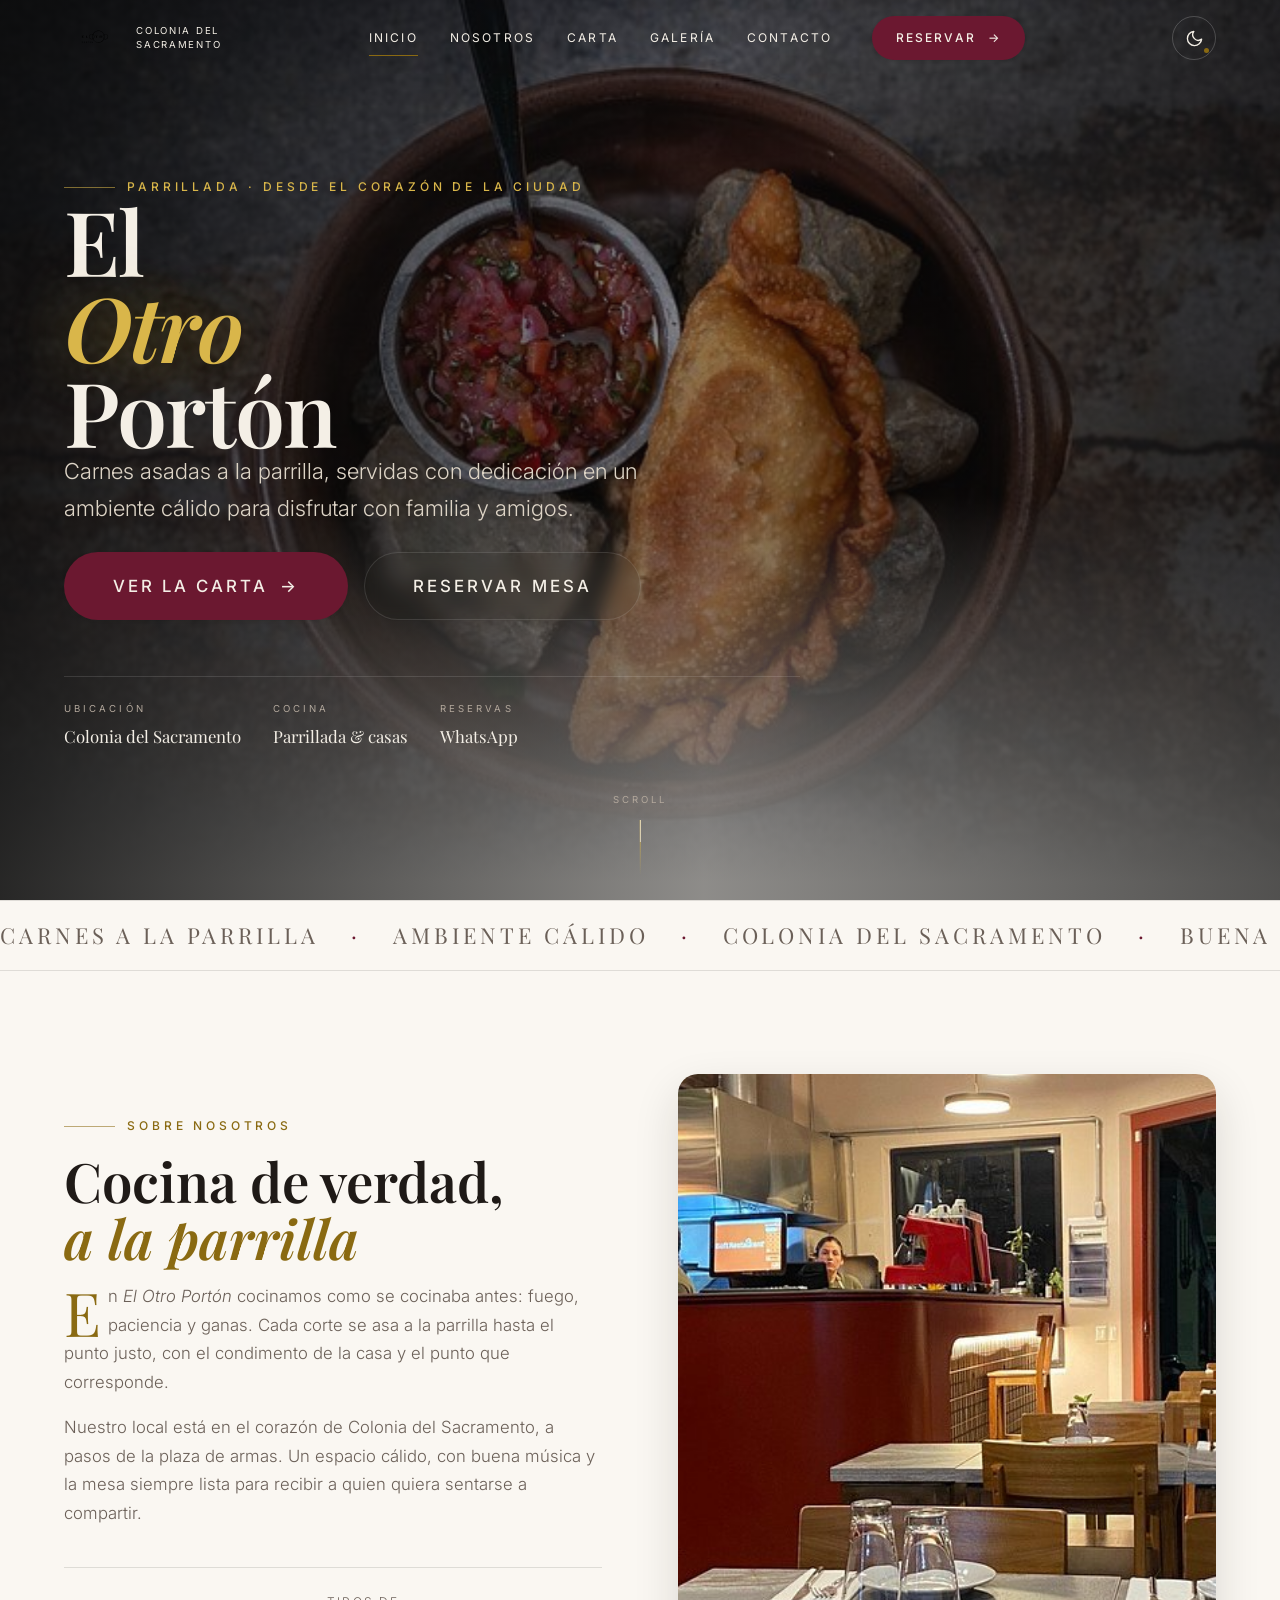
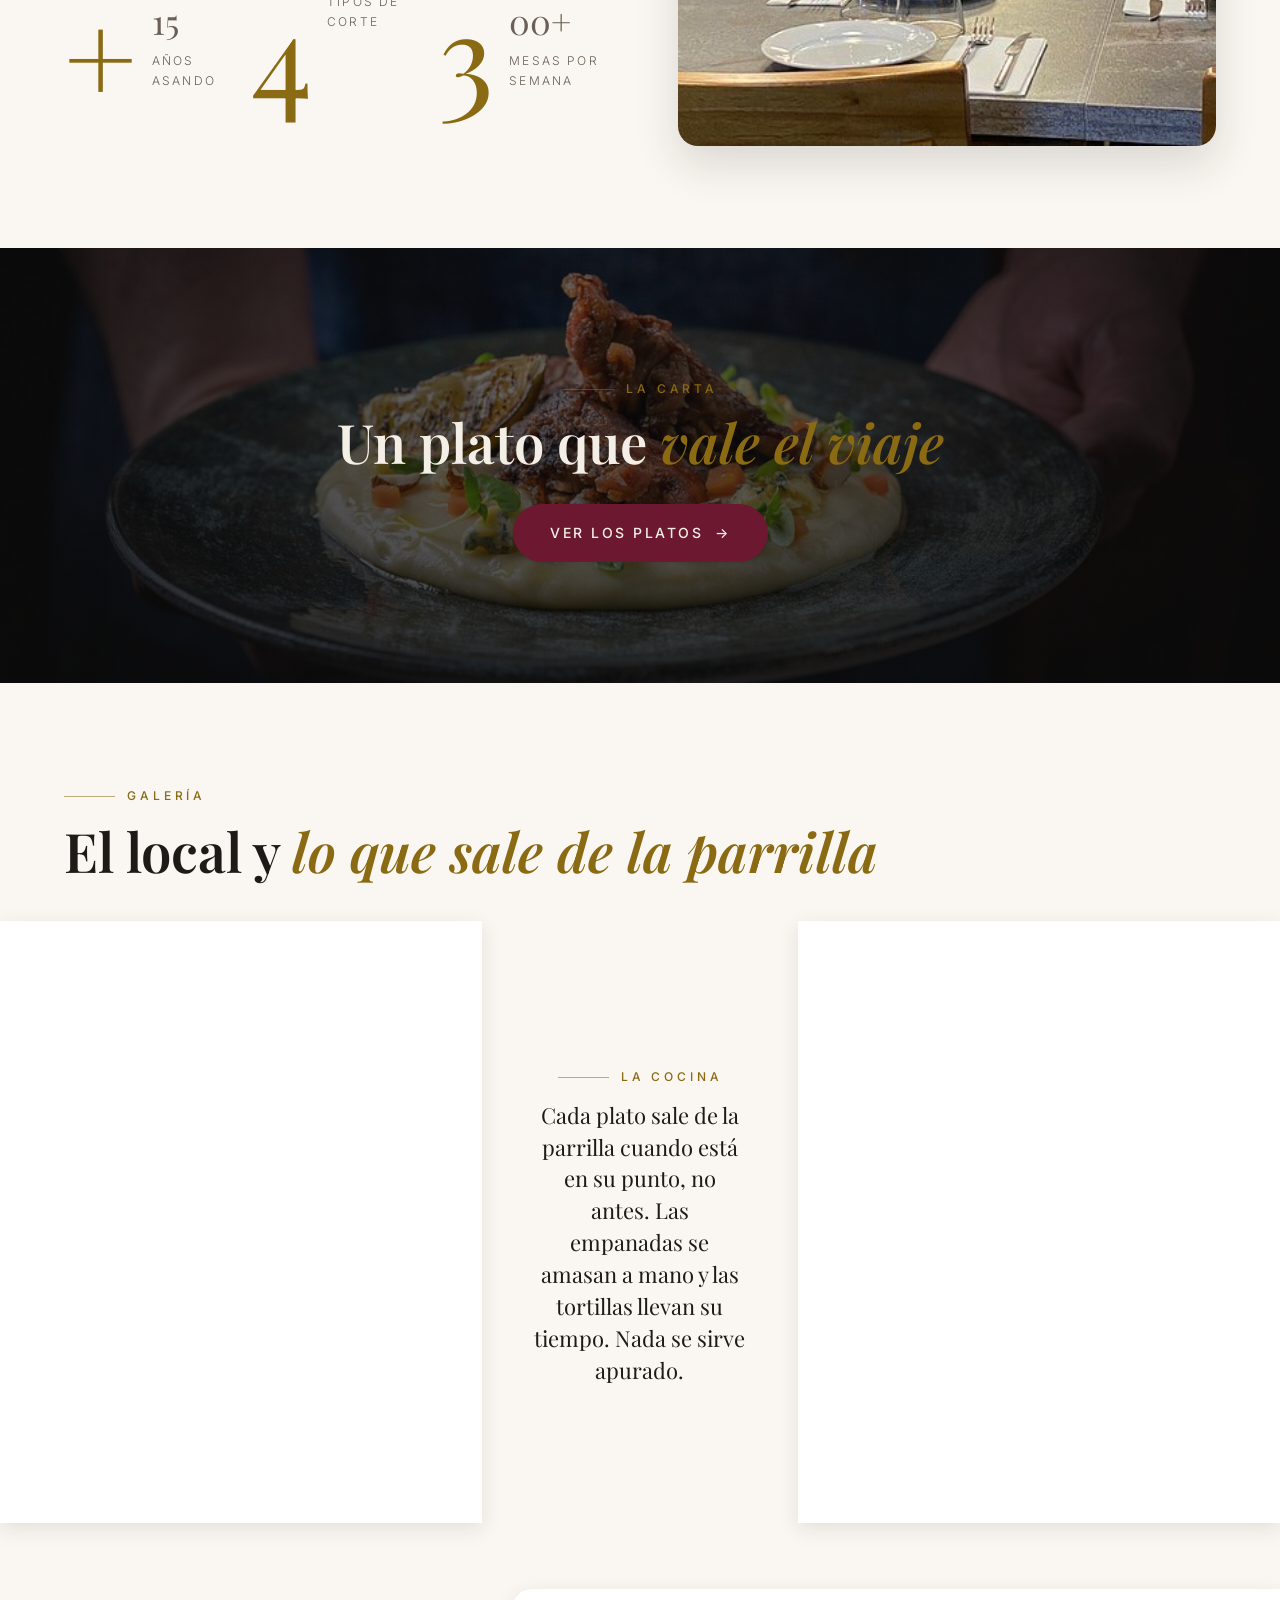
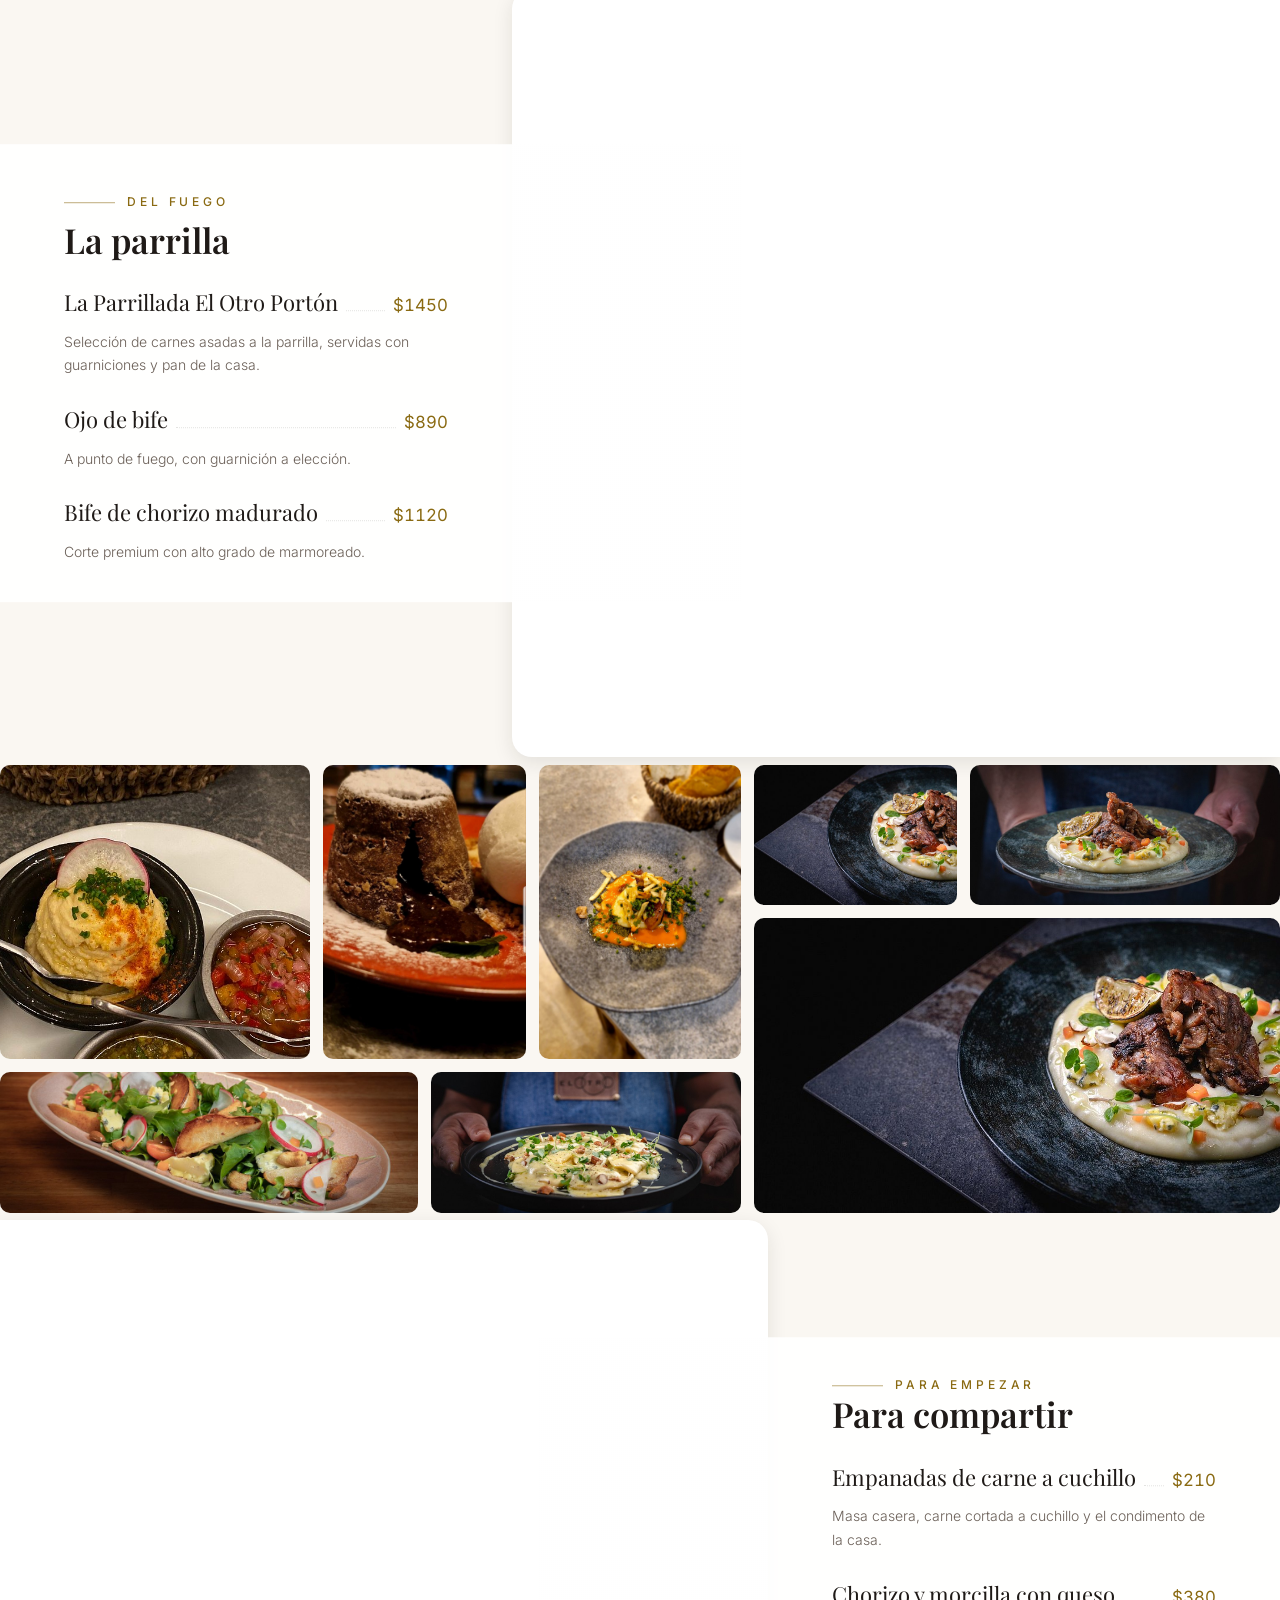
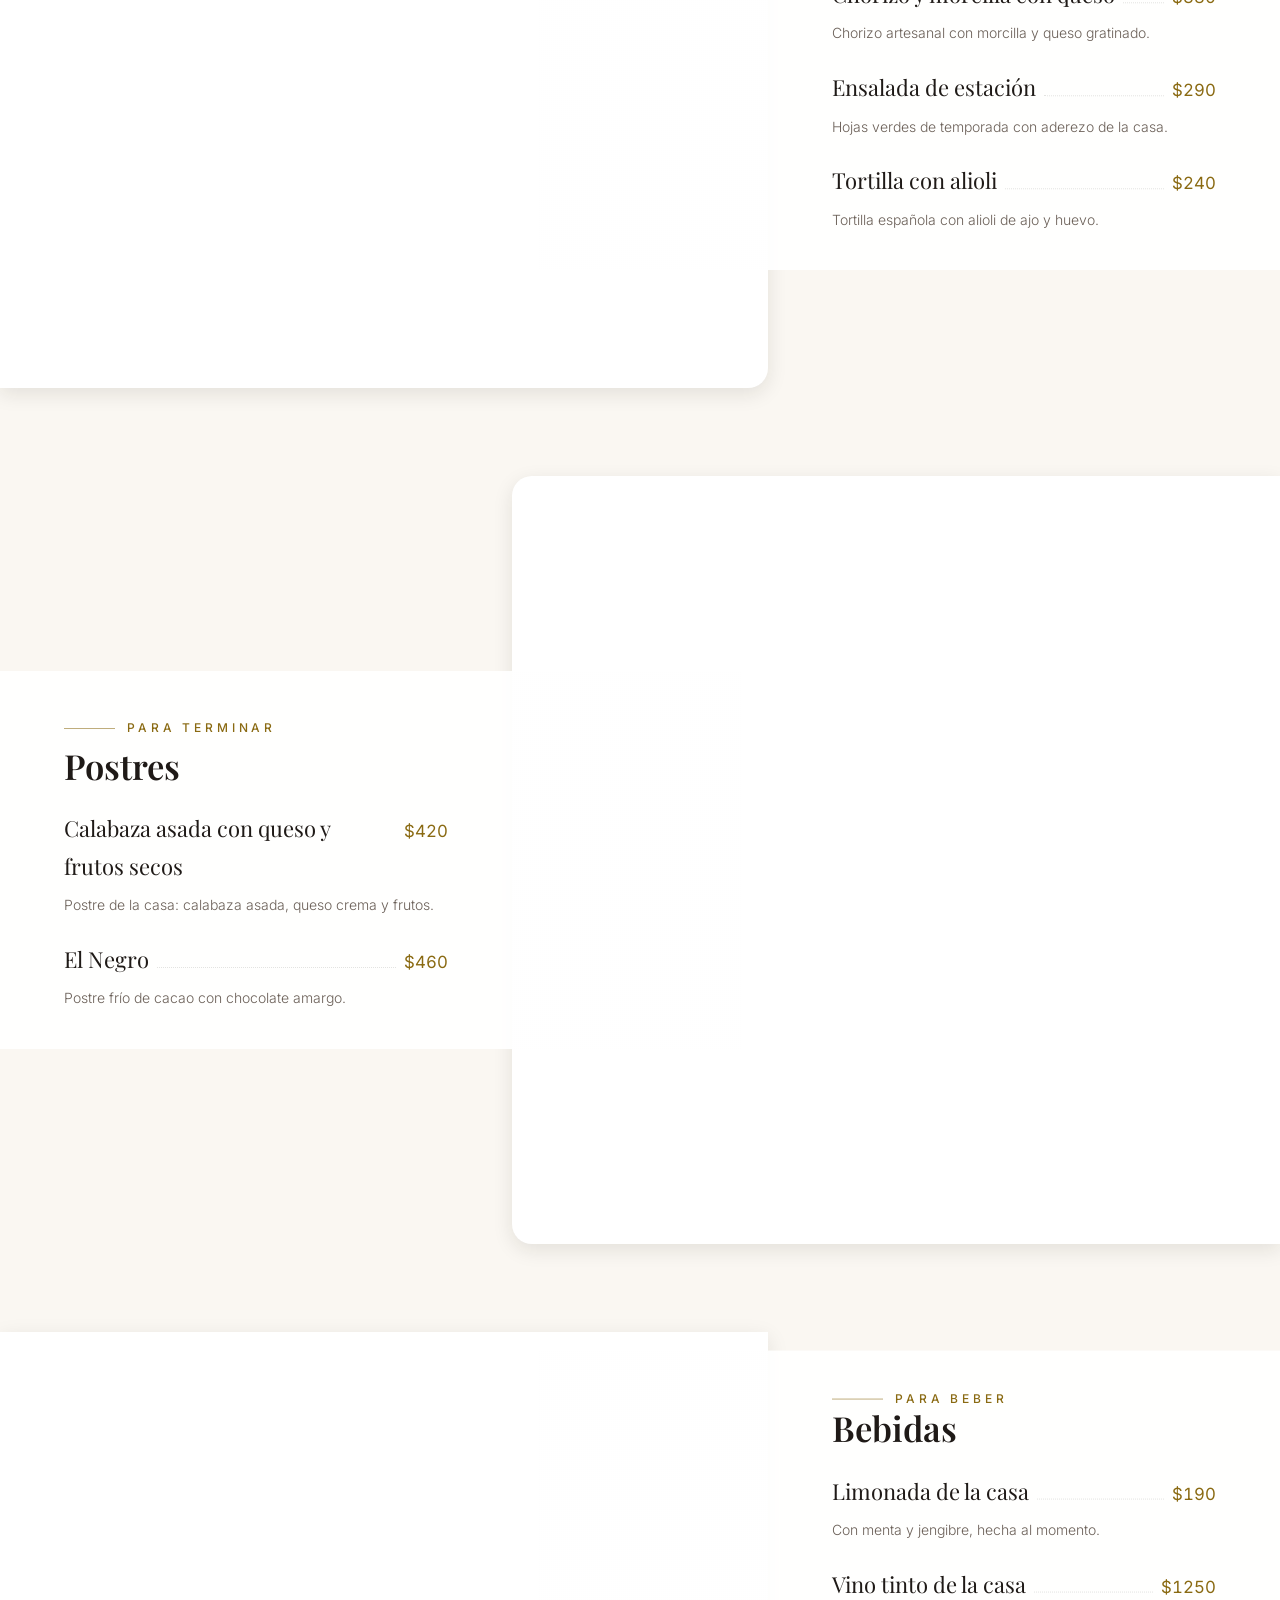
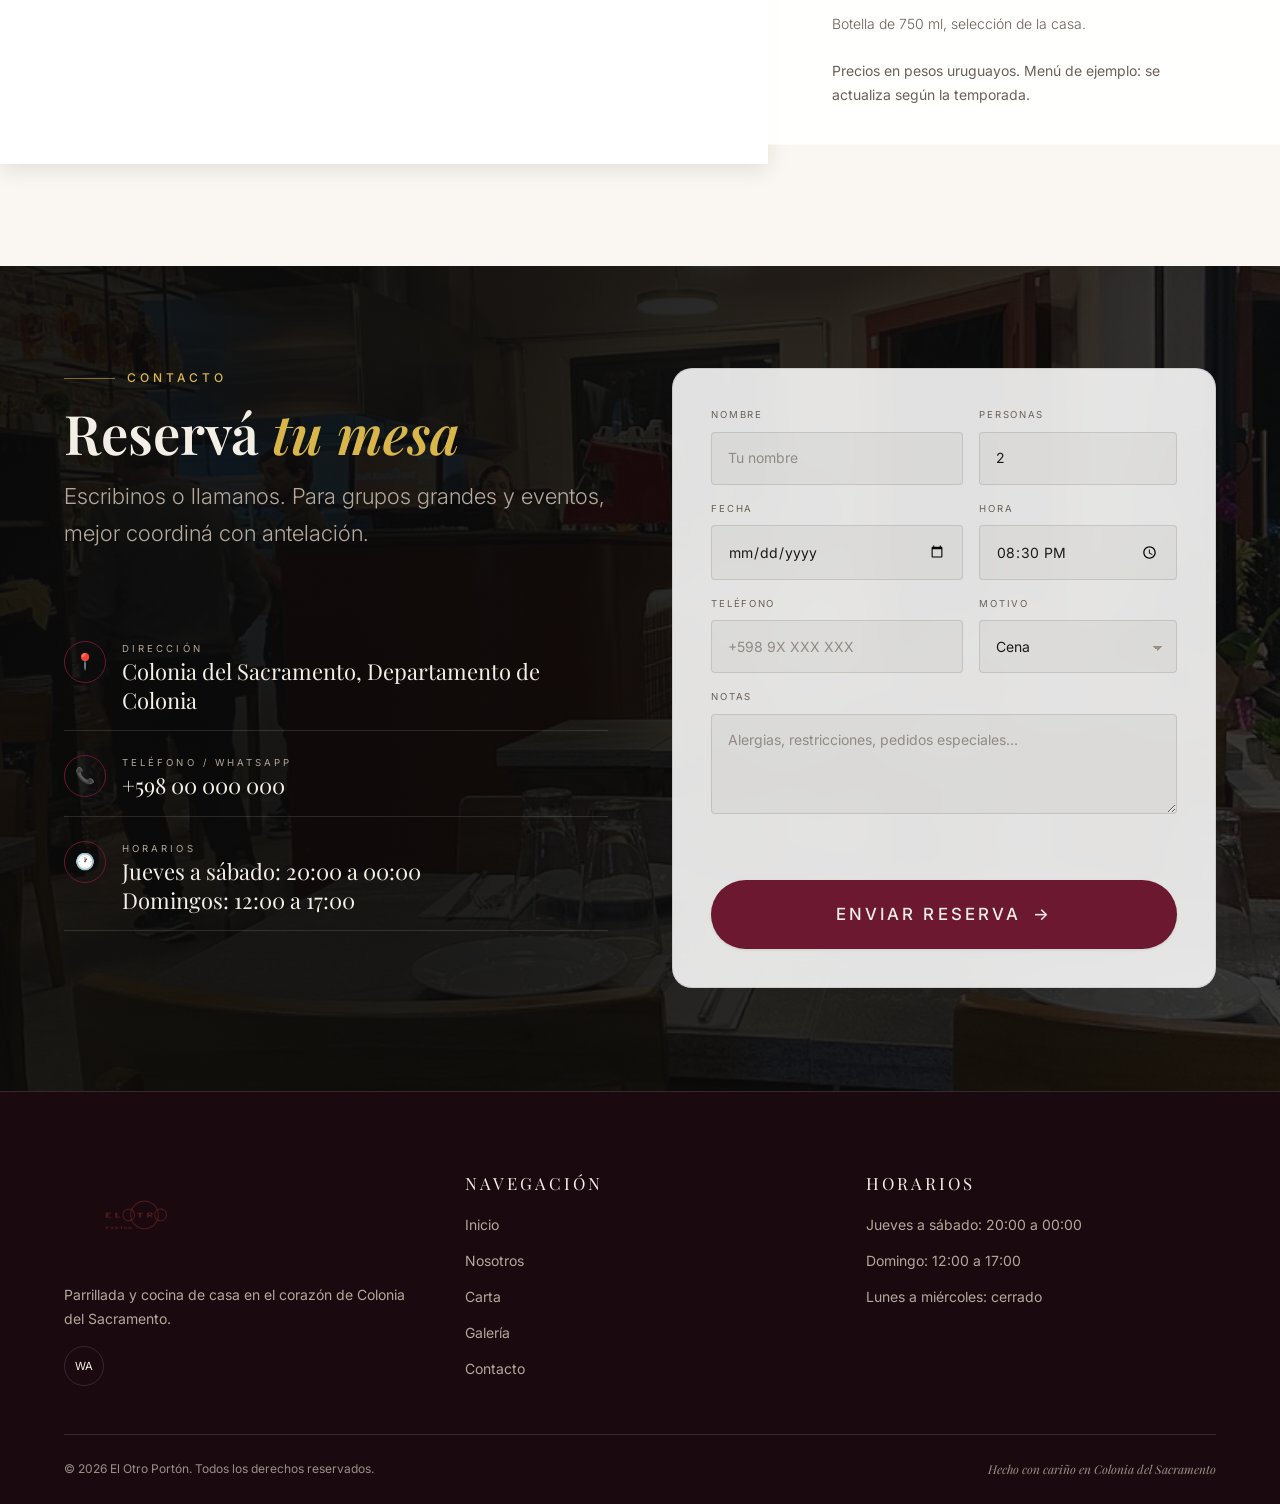
==== index.html @ 6aaff8d7 "Baja la banda al medio y pone el mosaico entre los dos primeros platos "La carta" vuelve a quedar de" ====
<!DOCTYPE html>
<html lang="es">
<head>
  <meta charset="UTF-8">
  <meta name="viewport" content="width=device-width, initial-scale=1.0">

  <title>El Otro Portón · Parrillada en Colonia del Sacramento</title>
  <meta name="description" content="Parrillada y cocina de casa en el corazón de Colonia del Sacramento. Carnes a la parrilla, ambiente cálido y buena compañía.">
  <meta name="theme-color" content="#0a0a0a">

  <!-- Open Graph: cómo se ve el enlace cuando se comparte en redes -->
  <meta property="og:title" content="El Otro Portón · Parrillada">
  <meta property="og:description" content="Carnes a la parrilla en Colonia del Sacramento.">
  <meta property="og:image" content="assets/img/cabecera.jpg">
  <meta property="og:type" content="restaurant">

  <link rel="icon" href="assets/img/log.svg" type="image/svg+xml">
  <link rel="stylesheet" href="css/main.css">

  <!--
    Marca de que JS está disponible. Los estados iniciales de las animaciones
    (hero, reveal) solo se aplican cuando esta clase existe: si el JS falla o
    está deshabilitado, el contenido se ve igual en vez de quedar invisible.
  -->
  <!--
    Se aplica el tema guardado antes de que el navegador pinte nada.
    Si esto corriera más tarde (desde main.js), el visitante vería un
    destello del tema equivocado al cargar.

    Si no hay nada guardado, no se pone atributo: el CSS resuelve el
    tema con prefers-color-scheme, así que funciona igual sin este script.
  -->
  <script>
    (function () {
      try {
        var t = localStorage.getItem("tema");
        if (t === "claro" || t === "oscuro") {
          document.documentElement.dataset.tema = t;
        }
      } catch (e) {
        /* Sin almacenamiento: se usa el tema del sistema. */
      }
    })();
  </script>

  <script>document.documentElement.classList.add("js");</script>
</head>

<body>

  <!-- ==========================================================================
       PRELOADER — se oculta solo (js/modules/preloader.js)
       ========================================================================== -->
  <div class="preloader" role="status" aria-live="polite">
    <div class="preloader__inner">
      <img class="preloader__logo" src="assets/img/log.svg" alt="El Otro Portón">
      <div class="preloader__track"><div class="preloader__bar"></div></div>
      <p class="preloader__text">Encendiendo la parrilla</p>
    </div>
  </div>

  <a class="skip-link" href="#main">Ir al contenido</a>

  <!-- ==========================================================================
       NAVEGACIÓN (js/modules/nav.js)
       ========================================================================== -->
  <header class="nav" id="nav">
    <div class="container nav__inner">

      <a class="nav__brand" href="#inicio" aria-label="El Otro Portón, ir al inicio">
        <img class="nav__logo" src="assets/img/log.svg" alt="El Otro Portón">
        <span class="nav__tagline">Colonia del<br>Sacramento</span>
      </a>

      <nav class="nav__links" aria-label="Navegación principal">
        <a class="nav__link" href="#inicio">Inicio</a>
        <a class="nav__link" href="#sobre-nosotros">Nosotros</a>
        <a class="nav__link" href="carta.html">Carta</a>
        <a class="nav__link" href="#galeria">Galería</a>
        <a class="nav__link" href="#contacto">Contacto</a>
        <a class="btn btn--primary btn--sm nav__cta" href="#reservas">
          Reservar <span class="btn-arrow" aria-hidden="true">→</span>
        </a>
      </nav>

      <div class="nav__acciones">
        <!--
          Botón de tema. Va fuera del <nav> a propósito: funciona incluso
          con el menú de móvil abierto, y así nunca queda atrapado debajo
          del panel que se abre a pantalla completa.
        -->
        <button class="theme-toggle" type="button" data-tema-boton data-estado="oscuro"
                aria-label="Cambiar a modo claro">
          <span class="theme-toggle__icon theme-toggle__icon--sol" aria-hidden="true">
            <svg viewBox="0 0 24 24">
              <circle cx="12" cy="12" r="4.5"/>
              <path d="M12 1.5v2.5M12 20v2.5M22.5 12H20M4 12H1.5M19.4 4.6l-1.8 1.8M6.4 17.6l-1.8 1.8M19.4 19.4l-1.8-1.8M6.4 6.4L4.6 4.6"/>
            </svg>
          </span>
          <span class="theme-toggle__icon theme-toggle__icon--luna" aria-hidden="true">
            <svg viewBox="0 0 24 24">
              <path d="M21 12.8A9 9 0 1 1 11.2 3a7 7 0 0 0 9.8 9.8z"/>
            </svg>
          </span>
          <span class="theme-toggle__auto" aria-hidden="true"></span>
        </button>

        <button class="nav__toggle" type="button" aria-expanded="false" aria-label="Abrir menú">
          <span class="nav__toggle-bar" aria-hidden="true"></span>
          <span class="nav__toggle-bar" aria-hidden="true"></span>
          <span class="nav__toggle-bar" aria-hidden="true"></span>
        </button>
      </div>

    </div>
  </header>

  <main id="main">

    <!-- ========================================================================
         HERO — parallax + ken burns (js/modules/parallax.js)
         ======================================================================== -->
    <section class="hero" id="inicio">
      <img class="hero__bg" src="assets/img/cabecera.jpg" alt="" aria-hidden="true" fetchpriority="high">
      <div class="hero__veil" aria-hidden="true"></div>

      <div class="container">
        <div class="hero__content">

          <p class="eyebrow hero__item">Parrillada · Desde el corazón de la ciudad</p>

          <h1 class="hero__title hero__item">
            El <em>Otro</em> Portón
          </h1>

          <p class="hero__subtitle hero__item">
            Carnes asadas a la parrilla, servidas con dedicación en un ambiente cálido
            para disfrutar con familia y amigos.
          </p>

          <div class="hero__actions hero__item">
            <a class="btn btn--primary btn--lg" href="carta.html">
              Ver la carta <span class="btn-arrow" aria-hidden="true">→</span>
            </a>
            <a class="btn btn--ghost btn--lg" href="#reservas">Reservar mesa</a>
          </div>

          <div class="hero__facts hero__item">
            <div class="hero__fact">
              <span class="hero__fact-label">Ubicación</span>
              <span class="hero__fact-value">Colonia del Sacramento</span>
            </div>
            <div class="hero__fact">
              <span class="hero__fact-label">Cocina</span>
              <span class="hero__fact-value">Parrillada &amp; casas</span>
            </div>
            <div class="hero__fact">
              <span class="hero__fact-label">Reservas</span>
              <span class="hero__fact-value">WhatsApp</span>
            </div>
          </div>

        </div>
      </div>

      <div class="scroll-hint" aria-hidden="true">
        <span>Scroll</span>
        <span class="scroll-hint__line"></span>
      </div>
    </section>

    <!-- ========================================================================
         MARQUEE — cinta de texto en movimiento
         ======================================================================== -->
    <div class="marquee" aria-hidden="true">
      <div class="marquee__track">
        <span class="marquee__item">Carnes a la parrilla</span>
        <span class="marquee__item">Ambiente cálido</span>
        <span class="marquee__item">Colonia del Sacramento</span>
        <span class="marquee__item">Buena compañía</span>
      </div>
      <!-- Duplicado: hace el bucle infinito sin salto visible -->
      <div class="marquee__track">
        <span class="marquee__item">Carnes a la parrilla</span>
        <span class="marquee__item">Ambiente cálido</span>
        <span class="marquee__item">Colonia del Sacramento</span>
        <span class="marquee__item">Buena compañía</span>
      </div>
    </div>


    <!-- ========================================================================
         SOBRE NOSOTROS
         ======================================================================== -->
    <section class="section" id="sobre-nosotros">
      <div class="container">
        <div class="about__layout">

          <div class="about__text">
            <span class="eyebrow" data-reveal>Sobre nosotros</span>
            <h2 class="section-title" data-reveal>
              Cocina de verdad, <span class="hl">a la parrilla</span>
            </h2>
            <p data-reveal>
              En <em>El Otro Portón</em> cocinamos como se cocinaba antes: fuego,
              paciencia y ganas. Cada corte se asa a la parrilla hasta el punto justo,
              con el condimento de la casa y el punto que corresponde.
            </p>
            <p data-reveal>
              Nuestro local está en el corazón de Colonia del Sacramento, a pasos de la
              plaza de armas. Un espacio cálido, con buena música y la mesa siempre lista
              para recibir a quien quiera sentarse a compartir.
            </p>

            <div class="about__stats" data-reveal>
              <div>
                <p class="about__stat-value">+15</p>
                <p class="about__stat-label">Años asando</p>
              </div>
              <div>
                <p class="about__stat-value">4</p>
                <p class="about__stat-label">Tipos de corte</p>
              </div>
              <div>
                <p class="about__stat-value">300+</p>
                <p class="about__stat-label">Mesas por semana</p>
              </div>
            </div>
          </div>

          <figure class="about__figure" data-reveal="right">
            <img src="assets/img/caption.jpg" alt="Salón del restaurante El Otro Portón" loading="lazy">
          </figure>

        </div>
      </div>
    </section>

    <!-- ========================================================================
         BANDA "LA CARTA" — la única del sitio, antes de "Nosotros"
         ------------------------------------------------------------------------
         Arriba del todo, después de la portada. Ya no es un par de bandas
         pegadas: "El local" se quitó y esta quedó sola abriendo la página. El
         botón baja a la galería, así que anticipa lo que viene. El efecto es un
         Ken Burns lento (ver transicion.css), nada de foto clavada. -->
    <section class="transicion transicion--mollejas">
      <div class="transicion__veil" aria-hidden="true"></div>

      <div class="container transicion__content">
        <span class="eyebrow transicion__eyebrow" data-reveal>La carta</span>
        <h2 class="transicion__title" data-reveal>
          Un plato que <em>vale el viaje</em>
        </h2>
        <a class="btn btn--primary" href="#galeria" data-reveal>
          Ver los platos <span class="btn-arrow" aria-hidden="true">→</span>
        </a>
      </div>
    </section>

    <!-- ========================================================================
         GALERÍA
         ======================================================================== -->
    <section class="section" id="galeria">
      <div class="container">

        <div class="section-head">
          <span class="eyebrow" data-reveal>Galería</span>
          <h2 class="section-title" data-reveal>El local y <span class="hl">lo que sale de la parrilla</span></h2>
        </div>

        <!-- Secuencia alternada: angosto, ancho, angosto, ancho, angosto.
             Los angostos cambian de lado para que el ojo no caiga siempre
             en el mismo punto.

             Entre foto y foto hay bloques con texto y con platos de la
             carta, que es lo que evita que la galería sea solo una tira de
             fotos. Los dos bloques de platos se llenan solos desde
             js/data/menu.js (ver modules/galeria-menu.js): los destacados
             y los postres. Si ese archivo no llegara a cargar, esos dos
             bloques se ocultan solos y no queda un hueco vacío.

             Todas las fotos van de fondo (ver galeria.css) porque es lo
             único que el navegador puede dejar clavada en la pantalla. Por
             eso la descripción va en el marco, con role="img".

             Y van con data-reveal="fade" y no "scale": cualquier transform
             o will-change rompe el efecto de foto clavada. Ver la nota en
             css/components/animations.css. -->
        <div class="gallery">

          <!-- LA COCINA · dos fotos con el texto en el medio

               Abre la galería, antes del bloque de "Del fuego". Antes iba en el
               medio, entre la parrilla y las entradas, para partir en dos la
               serie de bloques de platos. Ahora abre: el texto de cómo se
               cocina entra primero y da el tono antes de mostrar los platos.

               Es una sección propia y no un <div> más de la galería porque se
               sangra a pantalla completa: tiene su propio relleno y no el de
               los bloques de adentro. -->
          <section class="cocina" aria-labelledby="cocina-titulo">
            <div class="galeria-bloque galeria-bloque--costuras">

              <figure class="gallery__item gallery__item--costura gallery__item--empanada"
                      role="img" aria-label="Empanadas de carne a cuchillo, recién hechas"
                      data-reveal="fade">
                <figcaption class="gallery__caption">Empanadas</figcaption>
              </figure>

              <div class="galeria-centro" data-reveal="fade">
                <span class="eyebrow">La cocina</span>
                <h2 class="galeria-centro__texto" id="cocina-titulo">
                  Cada plato sale de la parrilla cuando está en su punto, no antes.
                  Las empanadas se amasan a mano y las tortillas llevan su tiempo.
                  Nada se sirve apurado.
                </h2>
              </div>

              <figure class="gallery__item gallery__item--costura gallery__item--tortilla"
                      role="img" aria-label="Tortilla española con alioli de ajo y huevo"
                      data-reveal="fade">
                <figcaption class="gallery__caption">Tortilla con alioli</figcaption>
              </figure>

            </div>
          </section>

          <!-- BLOQUE 1 · la parrilla, al lado de la foto de la parrilla.
               Cada categoría queda junto a la foto que la representa: se lee
               mejor que una lista de platos suelta, y la foto sola no dice
               nada de lo que se cocina.

               Ojo con el valor de data-platos: es la CLAVE de la categoría en
               js/data/menu.js, no la etiqueta que se ve. La de la parrilla es
               "parrilla" y su etiqueta es "Parrillada". Con la palabra
               equivocada el bloque se oculta solo y no se ve por qué. -->
          <section class="galeria-bloque galeria-bloque--pareja"
                   aria-labelledby="galeria-parrillada-titulo">
            <div class="galeria-lista" data-reveal="fade">
              <span class="eyebrow">Del fuego</span>
              <h3 class="galeria-bloque__titulo" id="galeria-parrillada-titulo">La parrilla</h3>
              <ul class="galeria-platos" data-platos="parrilla"></ul>
            </div>

            <figure class="gallery__item gallery__item--pareja gallery__item--costillar"
                    role="img" aria-label="Costillar de carnes asándose sobre la parrilla"
                    data-reveal="fade">
            </figure>
          </section>

          <div class="mosaico" data-reveal="fade">
            <figure class="mosaico__celda mosaico__celda--3x2">
              <img src="assets/img/caption_10.jpg" alt="Platos de la casa servidos para compartir" loading="lazy" decoding="async">
            </figure>

            <figure class="mosaico__celda mosaico__celda--2x2">
              <img src="assets/img/caption_12.jpg" alt="Postre de chocolate con dulce de leche" loading="lazy" decoding="async">
            </figure>

            <figure class="mosaico__celda mosaico__celda--2x2">
              <img src="assets/img/caption_13.jpg" alt="Plato de temporada con Shooting Star y microgreens" loading="lazy" decoding="async">
            </figure>

            <figure class="mosaico__celda mosaico__celda--2x1">
              <img src="assets/img/caption_3.jpg" alt="Parrillada con guarnición" loading="lazy" decoding="async">
            </figure>

            <figure class="mosaico__celda mosaico__celda--3x1">
              <img src="assets/img/mollejas-con-cremoso.jpg" alt="Mollejas con cremoso" loading="lazy" decoding="async">
            </figure>

            <figure class="mosaico__celda mosaico__celda--5x2">
              <img src="assets/img/port.jpg" alt="Plato de la casa, servido en mesa" loading="lazy" decoding="async">
            </figure>

            <figure class="mosaico__celda mosaico__celda--4x1">
              <img src="assets/img/ensalada-de-estacion.jpg" alt="Ensalada de estación" loading="lazy" decoding="async">
            </figure>

            <figure class="mosaico__celda mosaico__celda--3x1">
              <img src="assets/img/tortellinis-de-espinaca.jpg" alt="Tortellinis de espinaca" loading="lazy" decoding="async">
            </figure>
          </div>

          <!-- BLOQUE 1b · las entradas, con la foto al revés que en el
               bloque de la parrilla.
               Es el mismo esquema (lista de platos + foto) pero con la foto
               a la izquierda, para que los dos bloques seguidos no se lean
               igual. En el celular, donde todo se apila en una columna, la
               lista sigue yendo primero: el texto antes que la foto.

               Usa una foto vertical de las que estaban sin usar en la
               galería: las horizontales no dan la altura que necesita el efecto
               de foto clavada, y con el panel montado encima tapaban la foto. -->
          <section class="galeria-bloque galeria-bloque--pareja galeria-bloque--pareja-inversa"
                   aria-labelledby="galeria-entradas-titulo">

            <figure class="gallery__item gallery__item--pareja gallery__item--picos"
                    role="img" aria-label="Plato con papas y pan, recién salido de la cocina"
                    data-reveal="fade">
            </figure>

            <div class="galeria-lista" data-reveal="fade">
              <span class="eyebrow">Para empezar</span>
              <h3 class="galeria-bloque__titulo" id="galeria-entradas-titulo">Para compartir</h3>
              <ul class="galeria-platos" data-platos="entradas"></ul>
            </div>
          </section>

          <!-- EL MOSAICO · contraste con las fotos de efecto

               Estas van al revés que las de arriba: NO tienen efecto de
               scroll. El contraste no viene del movimiento sino del tamaño:
               son chicas, de distintas proporciones, y ahí la vista se para
               un momento antes de volver a las fotos grandes.

               El mosaico es de celdas desiguales, no de cuadros iguales. Con
               todas del mismo tamaño se lee como una tabla y deja de tener
               gracia; lo que hace que funcione es que ninguna tiene el mismo
               ancho que la de al lado.

               La grilla es de 12 columnas y cada celda dice cuántas ocupa con
               su clase. La suma de cada fila tiene que dar JUSTO 12, si no
               quedan huecos al final de la línea y el mosaico se descuadra.
               Estas ocho celdas cierran así:

                 Fila 1:  3 + 2 + 2 + 2 + 3   = 12
                 Fila 2:  3 + 2 + 2 + 5       = 12   (las tres primeras
                                                        siguen bajando)
                 Fila 3:  5 + 4 + 3           = 12   (la de 5 sigue)

               Las celdas de dos filas se anotan una sola vez: si se las contara
               dos veces, la cuenta no cerraría. Y las dos últimas son de una
               fila sola porque, si bajaran dos, abrirían una cuarta fila que
               quedaría a medio llenar.

               Con fotos de ejemplo: van a entrar las definitivas del
               restaurante, y para cambiar una alcanza con reemplazar el
               `src` y el `alt`. Las imágenes están todas en `assets/img/`. -->

          <!-- BLOQUE 3 · los postres a la izquierda y una foto con el efecto
               clavado a la derecha -->
          <section class="galeria-bloque galeria-bloque--pareja"
                   aria-labelledby="galeria-postres-titulo">
            <div class="galeria-lista" data-reveal="fade">
              <span class="eyebrow">Para terminar</span>
              <h3 class="galeria-bloque__titulo" id="galeria-postres-titulo">Postres</h3>
              <ul class="galeria-platos" data-platos="especiales"></ul>
            </div>

            <figure class="gallery__item gallery__item--pareja gallery__item--negro"
                    role="img" aria-label="El Negro, postre frío de cacao con chocolate amargo"
                    data-reveal="fade">
              <figcaption class="gallery__caption">El Negro</figcaption>
            </figure>
          </section>

          <!-- LAS BEBIDAS · el bloque de pareja de siempre, pero con la foto
               grande del final

               Es el mismo esquema que la parrilla, las entradas y los postres:
               la foto de un lado, el panel de vidrio con el texto montado
               encima desde el borde contrario. Pero esta vez la foto no es la
               cuadrada de media pantalla, sino la imagen ancha que ya estaba
               abajo, a todo el ancho. Esa foto era el remate de la galería y
               achicarla a media pantalla la perdía, así que ocupa las dos
               columnas de la grilla y el panel se le monta encima.

               El reparto del panel no cambia: el mismo ancho, la misma franja
               de vidrio de 18vw sobre la foto y el resto opaco con el texto. Lo
               único que cambia es qué hay detrás de la parte opaca: en vez del
               fondo de la página, la foto. Como el panel es opaco, no se nota.

               Va en el turno de la invertida (foto a la izquierda, texto a la
               derecha) porque es el que sigue después del bloque de postres.

               La foto no lleva pie: el de "Postre de la casa" era de la foto
               sola y acá el bloque es el de las bebidas, y sobre un panel de
               vidrio ese pie no se lee (ver galeria.css). -->
          <section class="galeria-bloque galeria-bloque--pareja galeria-bloque--pareja-inversa galeria-bloque--ancha"
                   aria-labelledby="galeria-bebidas-titulo">
            <div class="galeria-lista" data-reveal="fade">
              <span class="eyebrow">Para beber</span>
              <h3 class="galeria-bloque__titulo" id="galeria-bebidas-titulo">Bebidas</h3>
              <ul class="galeria-platos" data-platos="bebidas"></ul>
              <p class="galeria-bloque__nota">
                Precios en pesos uruguayos. Menú de ejemplo: se actualiza según la temporada.
              </p>
            </div>

            <figure class="gallery__item gallery__item--ancha gallery__item--calabaza"
                    role="img" aria-label="Calabaza asada con queso y semillas, en un plato negro"
                    data-reveal="fade">
            </figure>
          </section>

        </div>

      </div>
    </section>

    <!-- ========================================================================
         CONTACTO Y RESERVAS (js/modules/contacto.js)
         ======================================================================== -->
    <section class="contacto" id="contacto">
      <img class="contacto__bg" src="assets/img/caption.jpg" alt="" aria-hidden="true" loading="lazy">
      <div class="contacto__veil" aria-hidden="true"></div>

      <div class="container contacto__layout">

        <div class="contacto__info">
          <div class="section-head" data-reveal>
            <span class="eyebrow">Contacto</span>
            <h2 class="section-title">Reservá <span class="hl">tu mesa</span></h2>
            <p class="lead">
              Escribinos o llamanos. Para grupos grandes y eventos, mejor coordiná con
              antelación.
            </p>
          </div>

          <div class="info-item" data-reveal>
            <span class="info-item__icon" aria-hidden="true">📍</span>
            <div>
              <p class="info-item__label">Dirección</p>
              <p class="info-item__value">Colonia del Sacramento, Departamento de Colonia</p>
            </div>
          </div>

          <div class="info-item" data-reveal data-reveal-delay="1">
            <span class="info-item__icon" aria-hidden="true">📞</span>
            <div>
              <p class="info-item__label">Teléfono / WhatsApp</p>
              <p class="info-item__value"><a href="tel:+59800000000">+598 00 000 000</a></p>
            </div>
          </div>

          <div class="info-item" data-reveal data-reveal-delay="2">
            <span class="info-item__icon" aria-hidden="true">🕐</span>
            <div>
              <p class="info-item__label">Horarios</p>
              <p class="info-item__value">
                Jueves a sábado: 20:00 a 00:00<br>
                Domingos: 12:00 a 17:00
              </p>
            </div>
          </div>
        </div>

        <form class="form" id="reservas" novalidate data-reveal="right">
          <div class="field">
            <label class="field__label" for="nombre">Nombre</label>
            <input class="field__input" type="text" id="nombre" name="nombre" placeholder="Tu nombre" autocomplete="name">
          </div>

          <div class="field">
            <label class="field__label" for="personas">Personas</label>
            <input class="field__input" type="number" id="personas" name="personas" min="1" max="20" placeholder="2" value="2">
          </div>

          <div class="field">
            <label class="field__label" for="fecha">Fecha</label>
            <input class="field__input" type="date" id="fecha" name="fecha">
          </div>

          <div class="field">
            <label class="field__label" for="hora">Hora</label>
            <input class="field__input" type="time" id="hora" name="hora" value="20:30">
          </div>

          <div class="field">
            <label class="field__label" for="telefono">Teléfono</label>
            <input class="field__input" type="tel" id="telefono" name="contacto" placeholder="+598 9X XXX XXX" autocomplete="tel">
          </div>

          <div class="field">
            <label class="field__label" for="ocasion">Motivo</label>
            <select class="field__input field__input--select" id="ocasion" name="ocasion">
              <option value="cena">Cena</option>
              <option value="almuerzo">Almuerzo</option>
              <option value="cumpleanos">Cumpleaños</option>
              <option value="evento">Evento / grupo</option>
            </select>
          </div>

          <div class="field field--full">
            <label class="field__label" for="notas">Notas</label>
            <textarea class="field__input" id="notas" name="notas" rows="3" placeholder="Alergias, restricciones, pedidos especiales..."></textarea>
          </div>

          <p class="form__status" role="status" aria-live="polite"></p>

          <button class="btn btn--primary btn--lg form__submit" type="submit">
            Enviar reserva <span class="btn-arrow" aria-hidden="true">→</span>
          </button>
        </form>

      </div>
    </section>

  <!-- ========================================================================
         BANDA "EL LOCAL" — cierra la página, antes del pie
         ------------------------------------------------------------------------
         Estaba pegada a la de "La carta", arriba, y las dos seguidas se leían
         como un solo bloque de fotos en vez de dos respiros. Ahora "El local"
         baja al final: la última imagen antes del pie, que es lo que hace una
         banda al cierre, y arriba queda una sola, entre "Nosotros" y la galería.

         Misma idea que la otra, sin el efecto clavado (ver transicion.css): un
         Ken Burns lento. Y el botón apunta a la galería, que ahora está arriba,
         como enlace de bajada para quien llegó al final. -->

  </main>

  <!-- ==========================================================================
       FOOTER
       ========================================================================== -->
  <footer class="footer">
    <div class="container">
      <div class="footer__top">

        <div class="footer__brand-col">
          <img class="footer__logo" src="assets/img/log.svg" alt="El Otro Portón">
          <p class="card-text">
            Parrillada y cocina de casa en el corazón de Colonia del Sacramento.
          </p>
          <div class="socials">
            <a class="social" data-red="instagram" href="#" aria-label="Instagram">IG</a>
            <a class="social" data-red="facebook" href="#" aria-label="Facebook">FB</a>
            <a class="social" data-red="whatsapp" href="#" aria-label="WhatsApp">WA</a>
          </div>
        </div>

        <div>
          <p class="footer__title">Navegación</p>
          <ul class="footer__list" style="margin-top: 1rem;">
            <li><a href="#inicio">Inicio</a></li>
            <li><a href="#sobre-nosotros">Nosotros</a></li>
            <li><a href="carta.html">Carta</a></li>
            <li><a href="#galeria">Galería</a></li>
            <li><a href="#contacto">Contacto</a></li>
          </ul>
        </div>

        <div>
          <p class="footer__title">Horarios</p>
          <ul class="footer__list" style="margin-top: 1rem;">
            <li>Jueves a sábado: 20:00 a 00:00</li>
            <li>Domingo: 12:00 a 17:00</li>
            <li>Lunes a miércoles: cerrado</li>
          </ul>
        </div>

      </div>

      <div class="footer__bottom">
        <p>© <span id="year">2025</span> El Otro Portón. Todos los derechos reservados.</p>
        <p class="footer__made">Hecho con cariño en Colonia del Sacramento</p>
      </div>
    </div>
  </footer>

  <button class="to-top" type="button" aria-label="Volver arriba">↑</button>

  <!-- ==========================================================================
       SCRIPTS
       El orden importa: los datos se cargan antes que main.js porque
       carta.js necesita window.MENU.
       ========================================================================== -->
  <script src="js/data/menu.js"></script>
  <script src="js/data/restaurante.js"></script>

  <script type="module" src="js/main.js"></script>

  <script>
    // Año del copyright actualizado solo
    document.getElementById("year").textContent = new Date().getFullYear();
  </script>

</body>
</html>
---- css/main.css ----
/* ==========================================================================
   EL OTRO PORTÓN — main.css
   --------------------------------------------------------------------------
   Hoja de estilos principal. No escribe reglas: solo importa las capas.
   Eso permite recargar UNA sola hoja y mantener el orden de cascada
   explícito y predecible.

   ARQUITECTURA EN 4 CAPAS (el orden importa: cada capa puede usar la anterior)

     1. BASE       → tokens, reset, tipografía. Sin clases del proyecto.
     2. UTILS      → helpers sin semántica (contenedor, grid, reveal).
     3. COMPONENTS→ piezas reutilizables (botón, tarjeta, nav, animación).
     4. LAYOUT     → secciones concretas que componen los componentes.

   BUENA PRÁCTICA: si algo se repite en más de dos secciones, debería
   estar en COMPONENTS, no en LAYOUT.
   ========================================================================== */

/* ---------- CAPA 1 · BASE ---------- */
@import "base/tokens.css";
@import "base/reset.css";
@import "base/typography.css";

/* ---------- CAPA 2 · UTILIDADES ---------- */
@import "utils/helpers.css";

/* ---------- CAPA 3 · COMPONENTES ---------- */
@import "components/preloader.css";
@import "components/nav.css";
@import "components/buttons.css";
@import "components/cards.css";
@import "components/animations.css";
@import "components/theme-toggle.css";

/* ---------- CAPA 4 · LAYOUT DE SECCIONES ---------- */
@import "layout/hero.css";
@import "layout/about.css";
@import "layout/transicion.css";
@import "layout/carta.css";
@import "layout/galeria.css";
@import "layout/contacto.css";
@import "layout/footer.css";
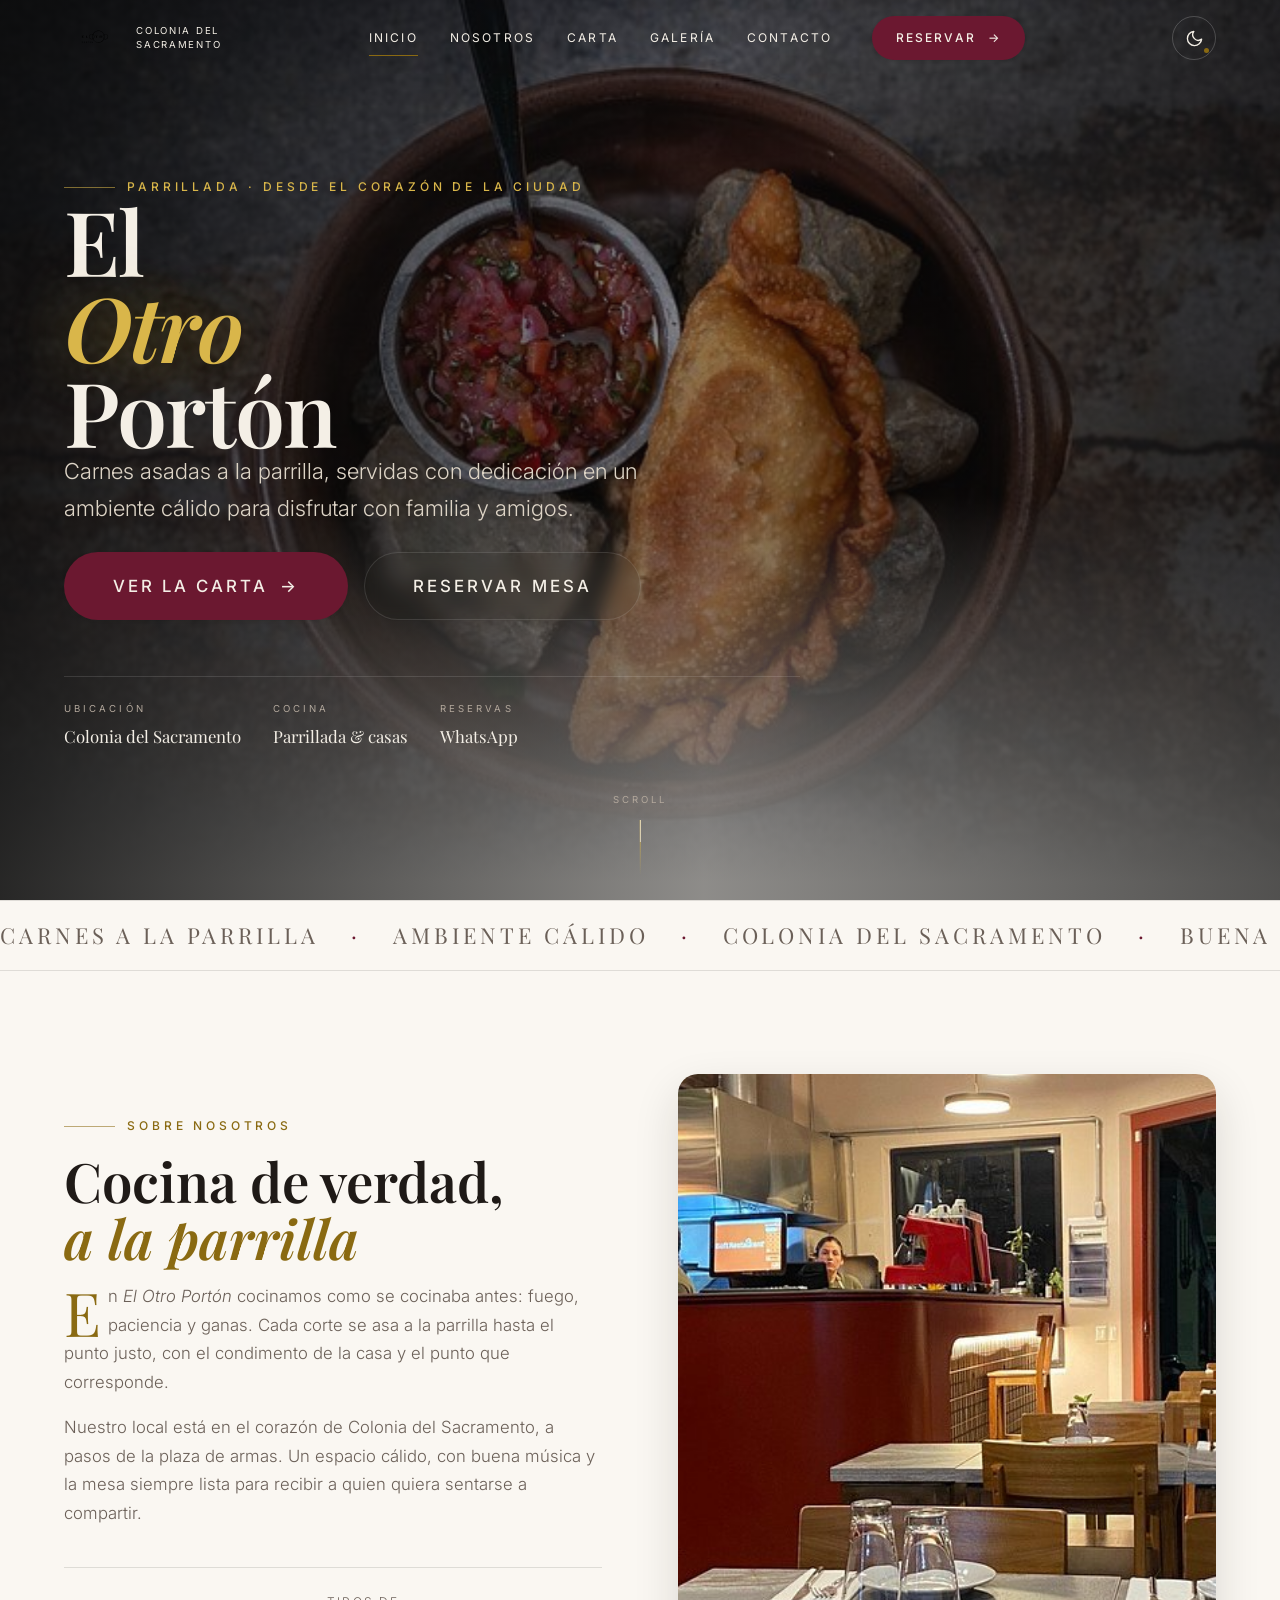
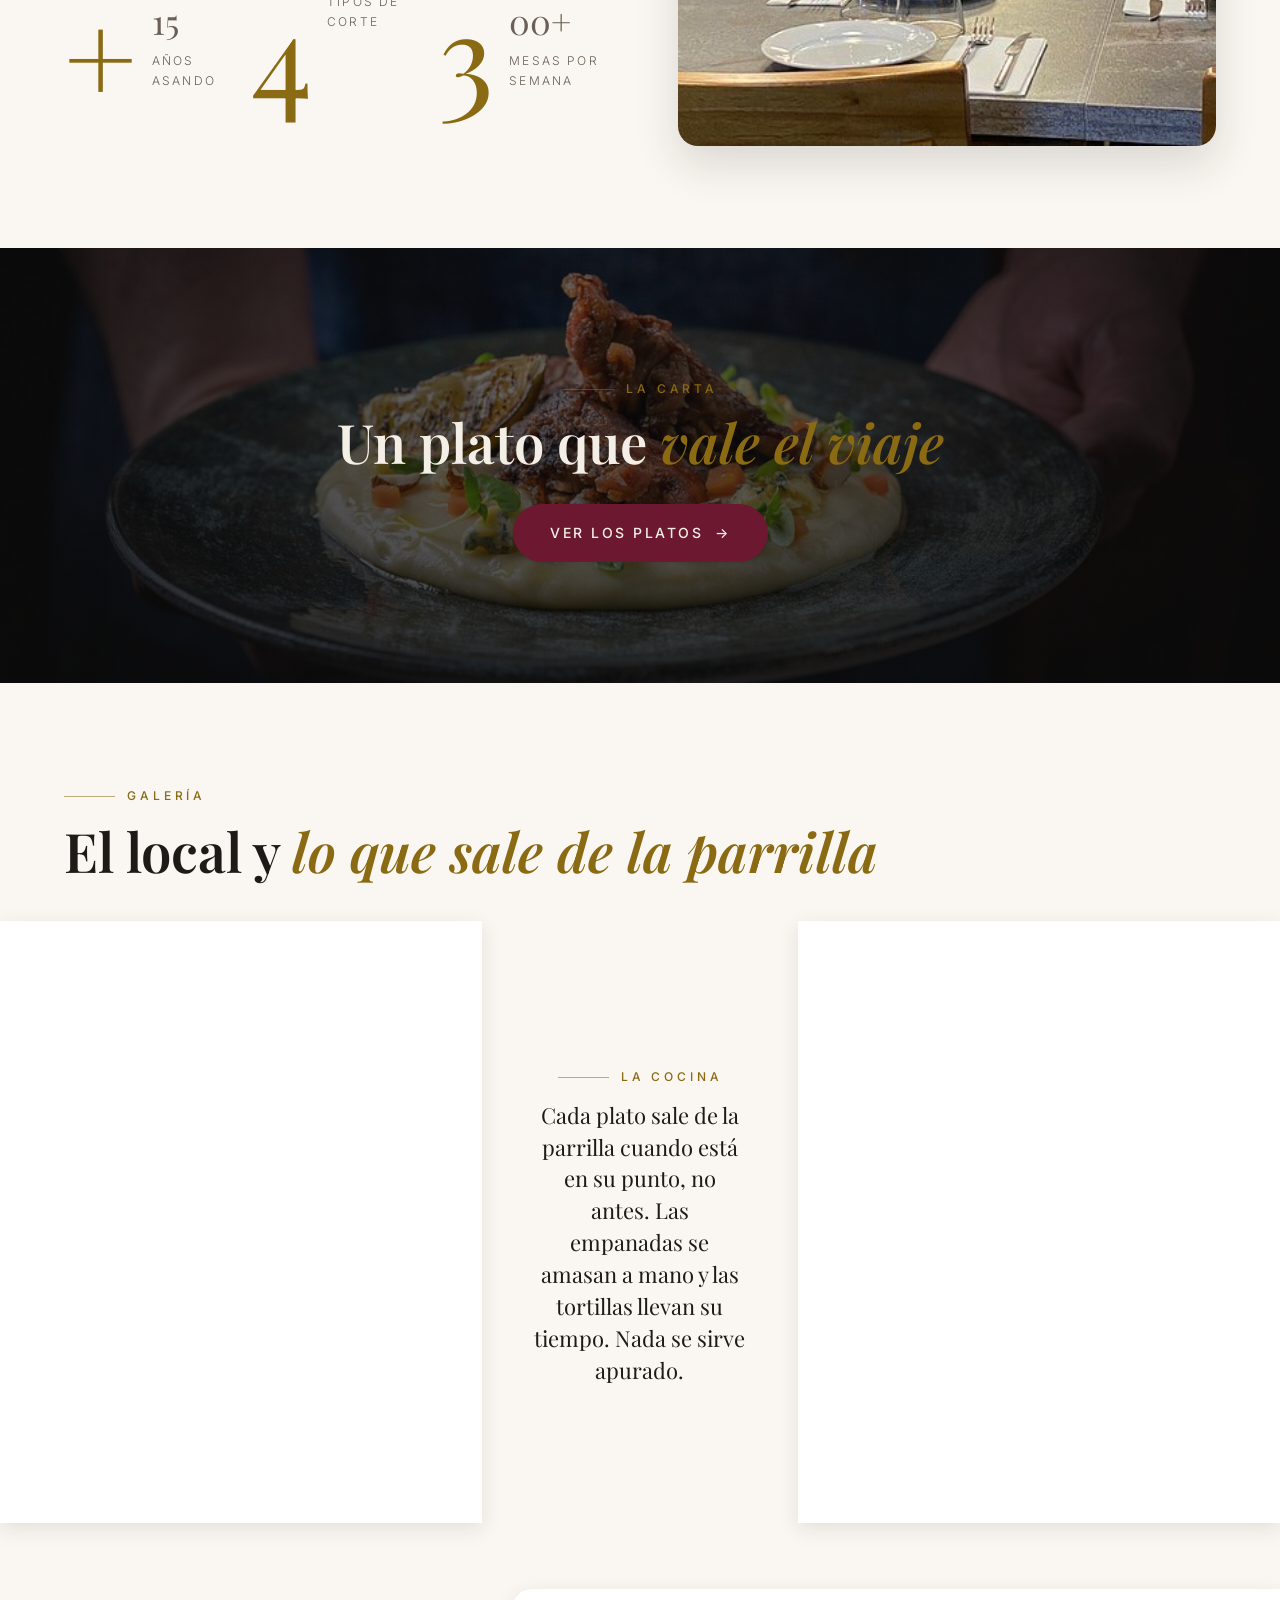
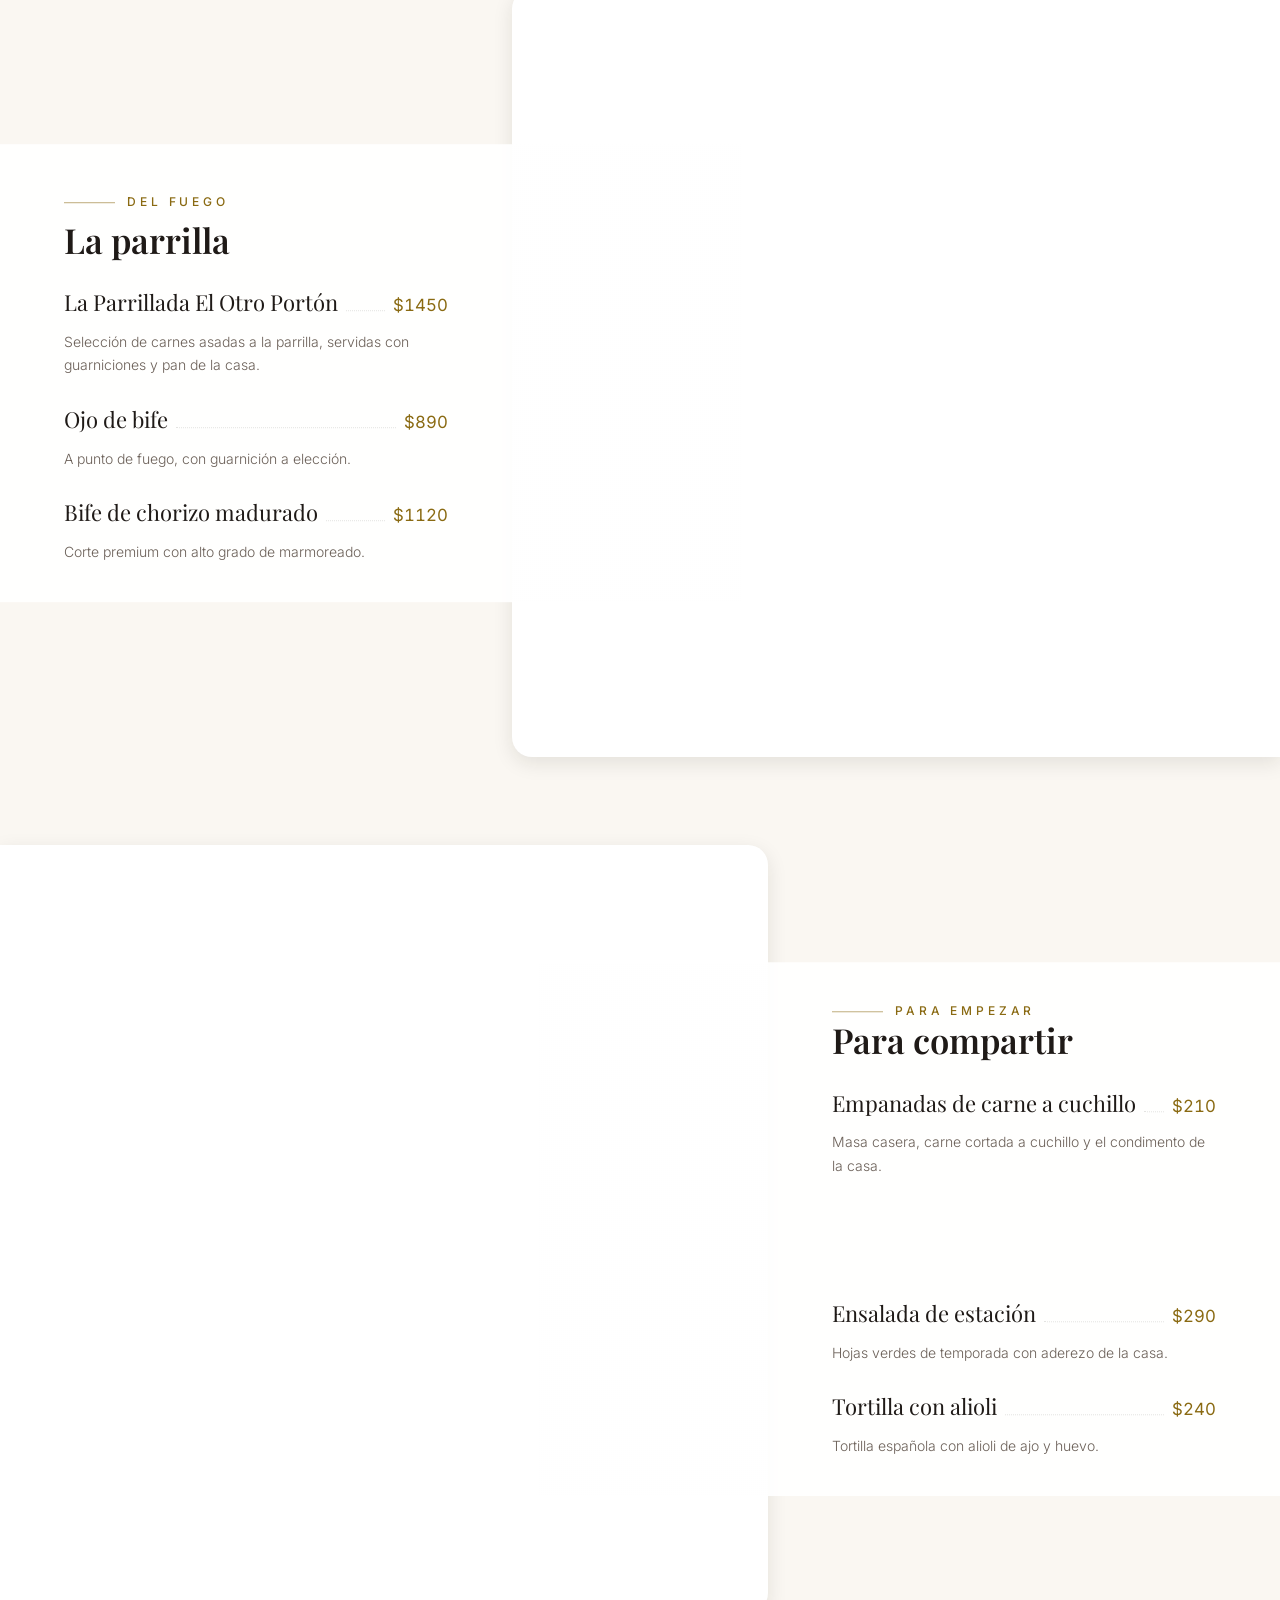
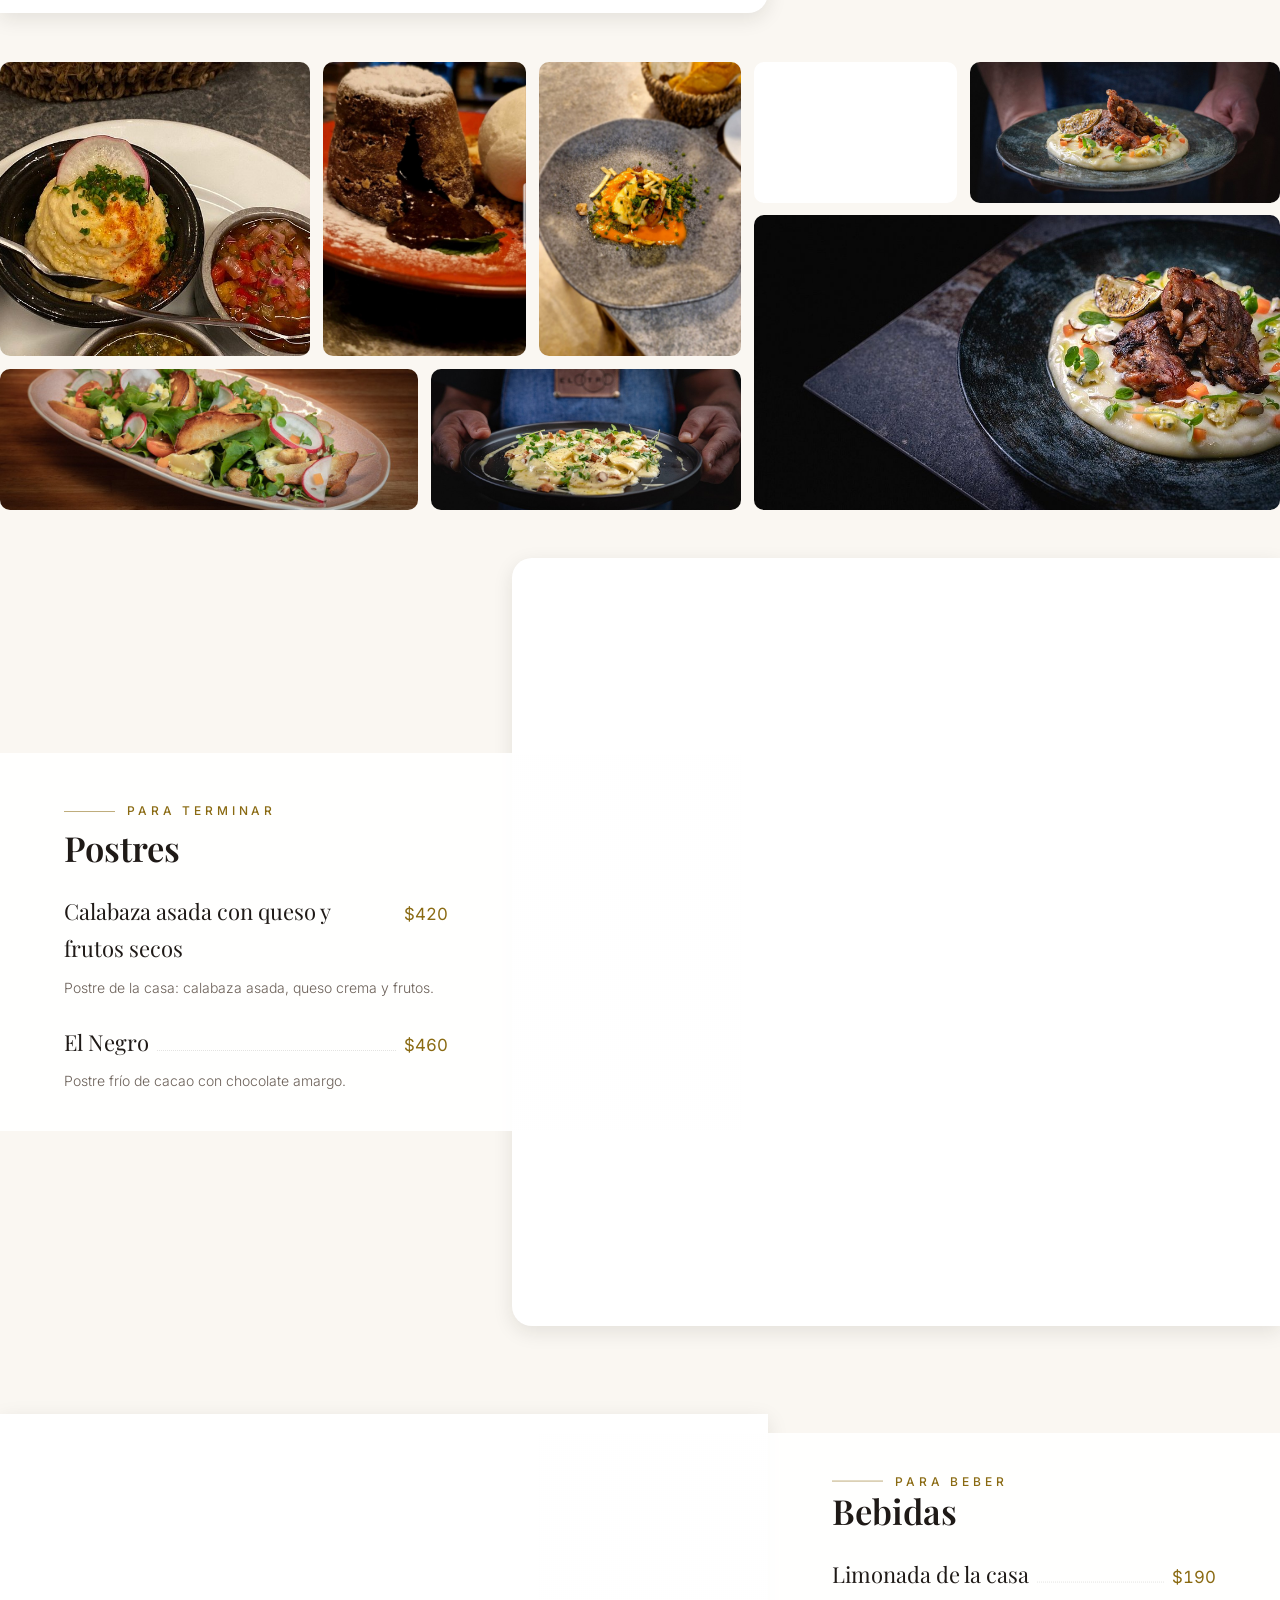
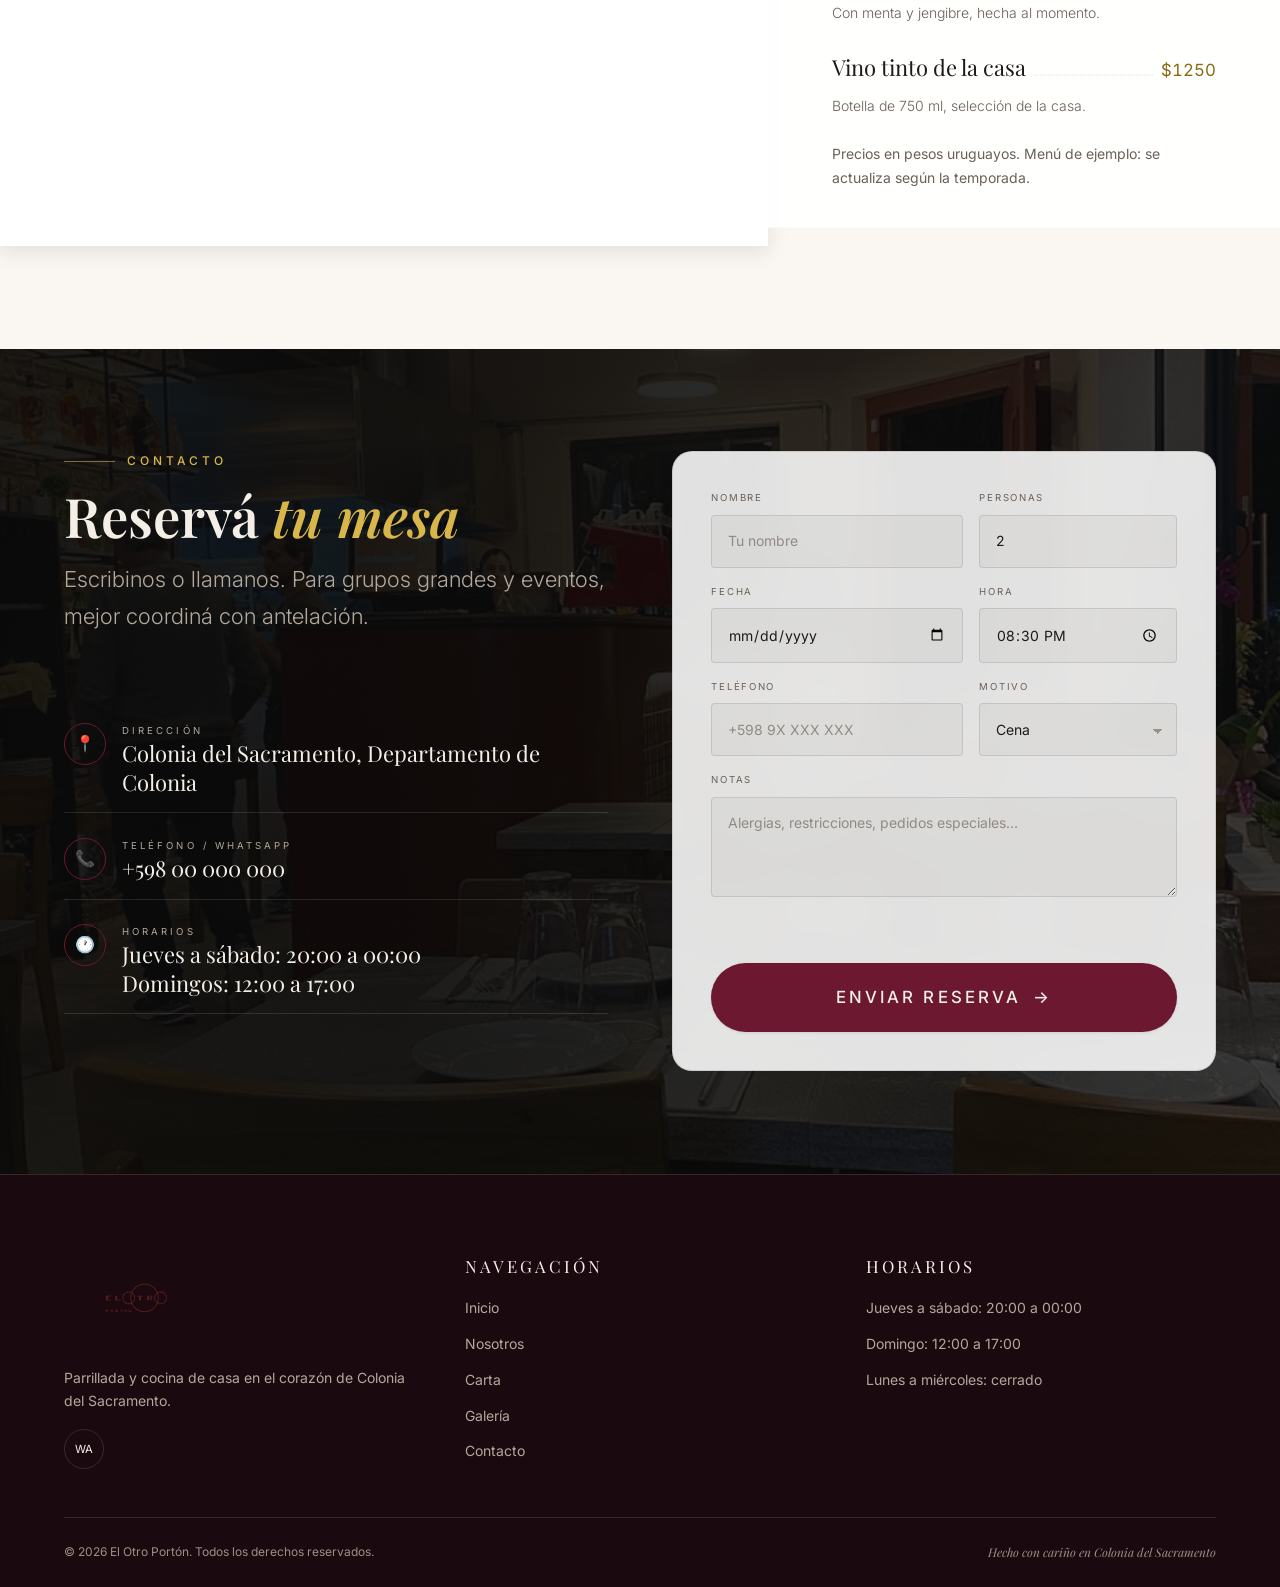
==== commit 18a8dcdd: "Pone el mosaico entre "Para empezar" y "Para terminar" Vuelve al lugar que tenía antes: parte los do" ====
--- a/index.html
+++ b/index.html
@@ -348,39 +348,6 @@
             </figure>
           </section>
 
-          <div class="mosaico" data-reveal="fade">
-            <figure class="mosaico__celda mosaico__celda--3x2">
-              <img src="assets/img/caption_10.jpg" alt="Platos de la casa servidos para compartir" loading="lazy" decoding="async">
-            </figure>
-
-            <figure class="mosaico__celda mosaico__celda--2x2">
-              <img src="assets/img/caption_12.jpg" alt="Postre de chocolate con dulce de leche" loading="lazy" decoding="async">
-            </figure>
-
-            <figure class="mosaico__celda mosaico__celda--2x2">
-              <img src="assets/img/caption_13.jpg" alt="Plato de temporada con Shooting Star y microgreens" loading="lazy" decoding="async">
-            </figure>
-
-            <figure class="mosaico__celda mosaico__celda--2x1">
-              <img src="assets/img/caption_3.jpg" alt="Parrillada con guarnición" loading="lazy" decoding="async">
-            </figure>
-
-            <figure class="mosaico__celda mosaico__celda--3x1">
-              <img src="assets/img/mollejas-con-cremoso.jpg" alt="Mollejas con cremoso" loading="lazy" decoding="async">
-            </figure>
-
-            <figure class="mosaico__celda mosaico__celda--5x2">
-              <img src="assets/img/port.jpg" alt="Plato de la casa, servido en mesa" loading="lazy" decoding="async">
-            </figure>
-
-            <figure class="mosaico__celda mosaico__celda--4x1">
-              <img src="assets/img/ensalada-de-estacion.jpg" alt="Ensalada de estación" loading="lazy" decoding="async">
-            </figure>
-
-            <figure class="mosaico__celda mosaico__celda--3x1">
-              <img src="assets/img/tortellinis-de-espinaca.jpg" alt="Tortellinis de espinaca" loading="lazy" decoding="async">
-            </figure>
-          </div>
 
           <!-- BLOQUE 1b · las entradas, con la foto al revés que en el
                bloque de la parrilla.
@@ -437,6 +404,40 @@
                Con fotos de ejemplo: van a entrar las definitivas del
                restaurante, y para cambiar una alcanza con reemplazar el
                `src` y el `alt`. Las imágenes están todas en `assets/img/`. -->
+
+          <div class="mosaico" data-reveal="fade">
+            <figure class="mosaico__celda mosaico__celda--3x2">
+              <img src="assets/img/caption_10.jpg" alt="Platos de la casa servidos para compartir" loading="lazy" decoding="async">
+            </figure>
+
+            <figure class="mosaico__celda mosaico__celda--2x2">
+              <img src="assets/img/caption_12.jpg" alt="Postre de chocolate con dulce de leche" loading="lazy" decoding="async">
+            </figure>
+
+            <figure class="mosaico__celda mosaico__celda--2x2">
+              <img src="assets/img/caption_13.jpg" alt="Plato de temporada con Shooting Star y microgreens" loading="lazy" decoding="async">
+            </figure>
+
+            <figure class="mosaico__celda mosaico__celda--2x1">
+              <img src="assets/img/caption_3.jpg" alt="Parrillada con guarnición" loading="lazy" decoding="async">
+            </figure>
+
+            <figure class="mosaico__celda mosaico__celda--3x1">
+              <img src="assets/img/mollejas-con-cremoso.jpg" alt="Mollejas con cremoso" loading="lazy" decoding="async">
+            </figure>
+
+            <figure class="mosaico__celda mosaico__celda--5x2">
+              <img src="assets/img/port.jpg" alt="Plato de la casa, servido en mesa" loading="lazy" decoding="async">
+            </figure>
+
+            <figure class="mosaico__celda mosaico__celda--4x1">
+              <img src="assets/img/ensalada-de-estacion.jpg" alt="Ensalada de estación" loading="lazy" decoding="async">
+            </figure>
+
+            <figure class="mosaico__celda mosaico__celda--3x1">
+              <img src="assets/img/tortellinis-de-espinaca.jpg" alt="Tortellinis de espinaca" loading="lazy" decoding="async">
+            </figure>
+          </div>
 
           <!-- BLOQUE 3 · los postres a la izquierda y una foto con el efecto
                clavado a la derecha -->
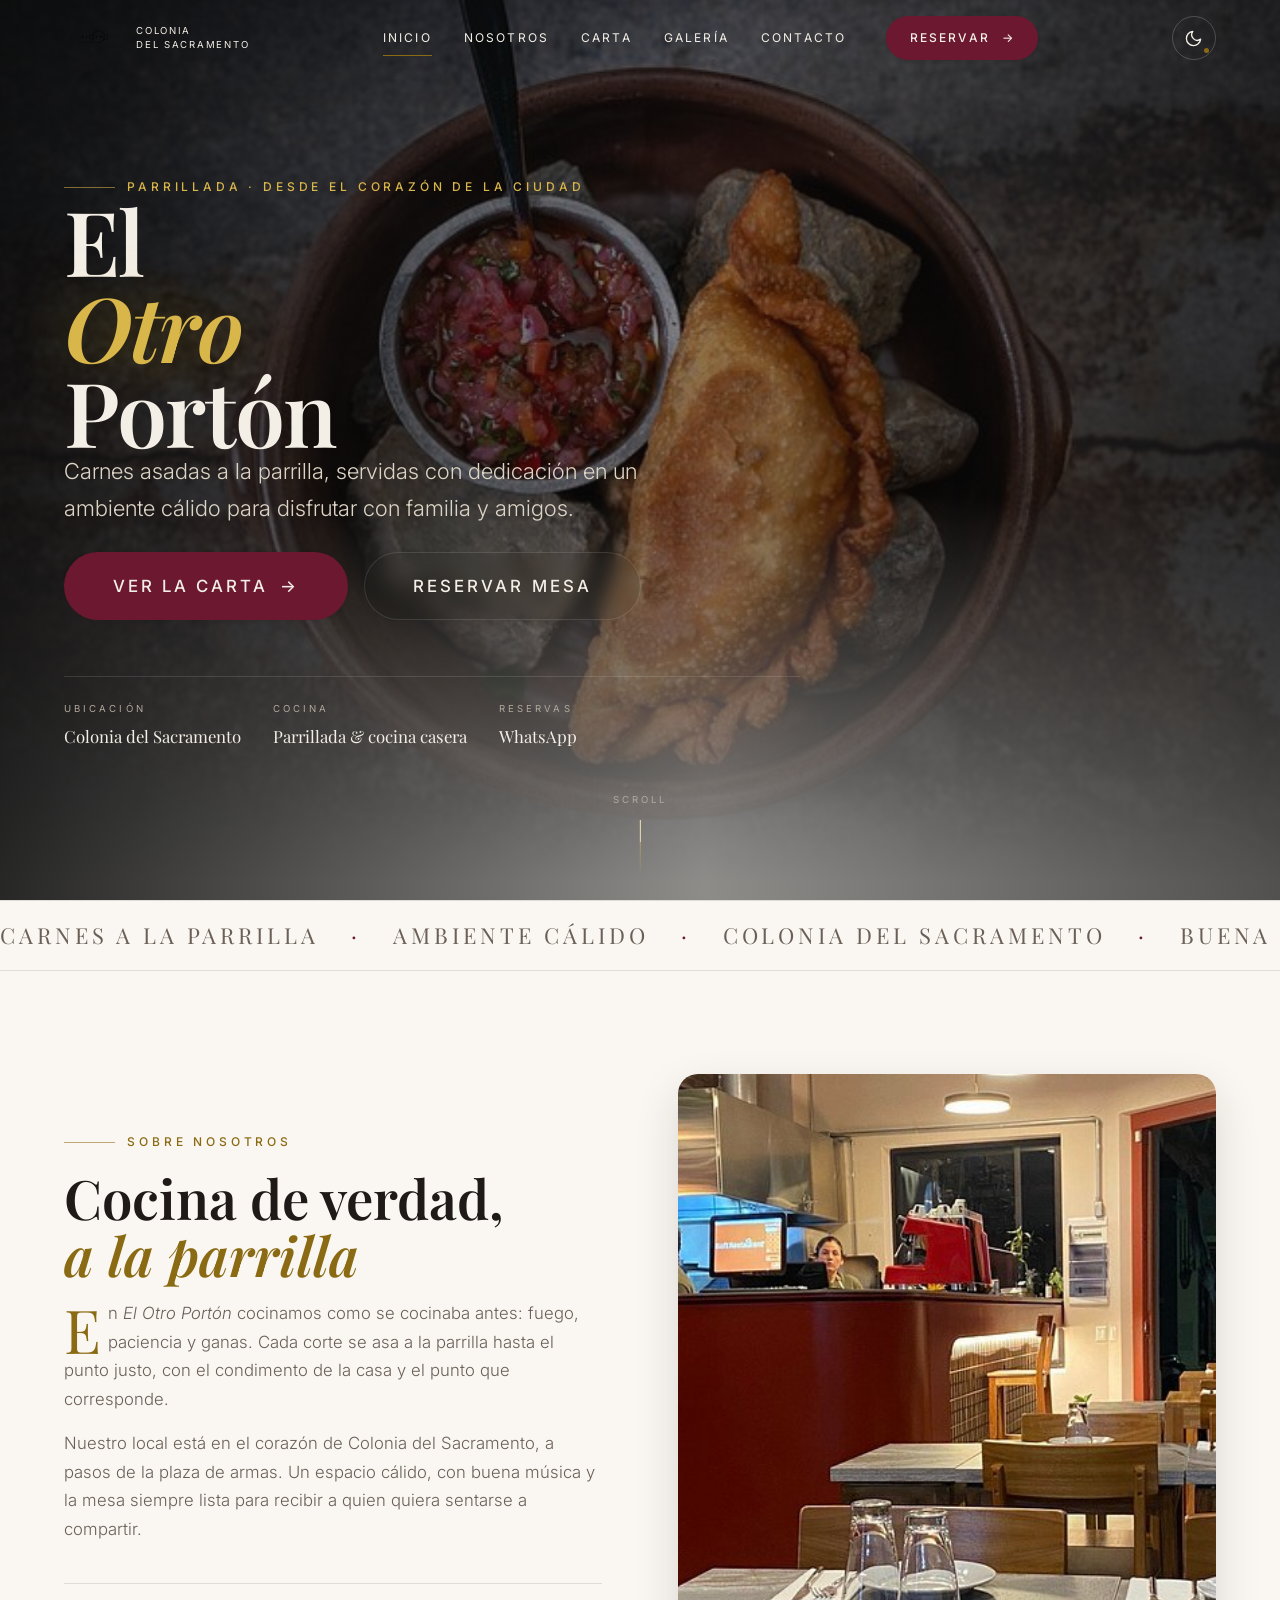
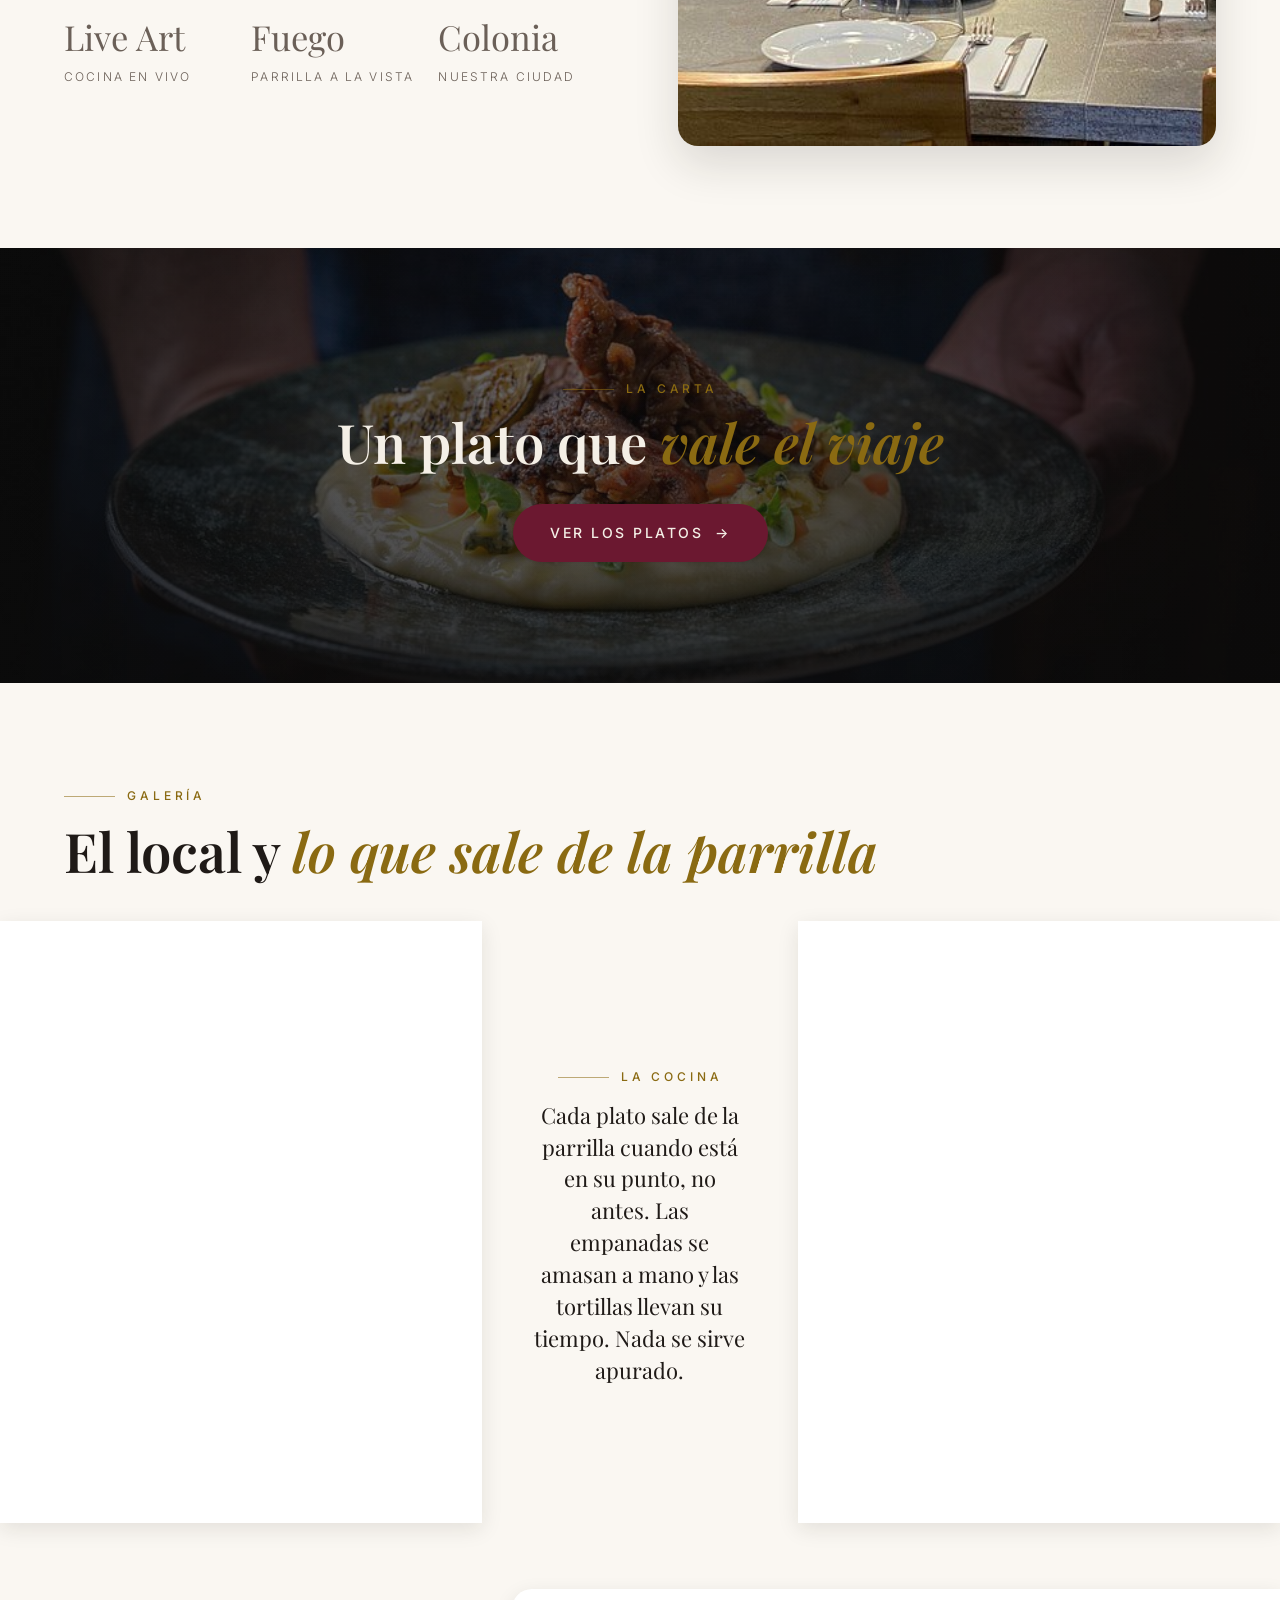
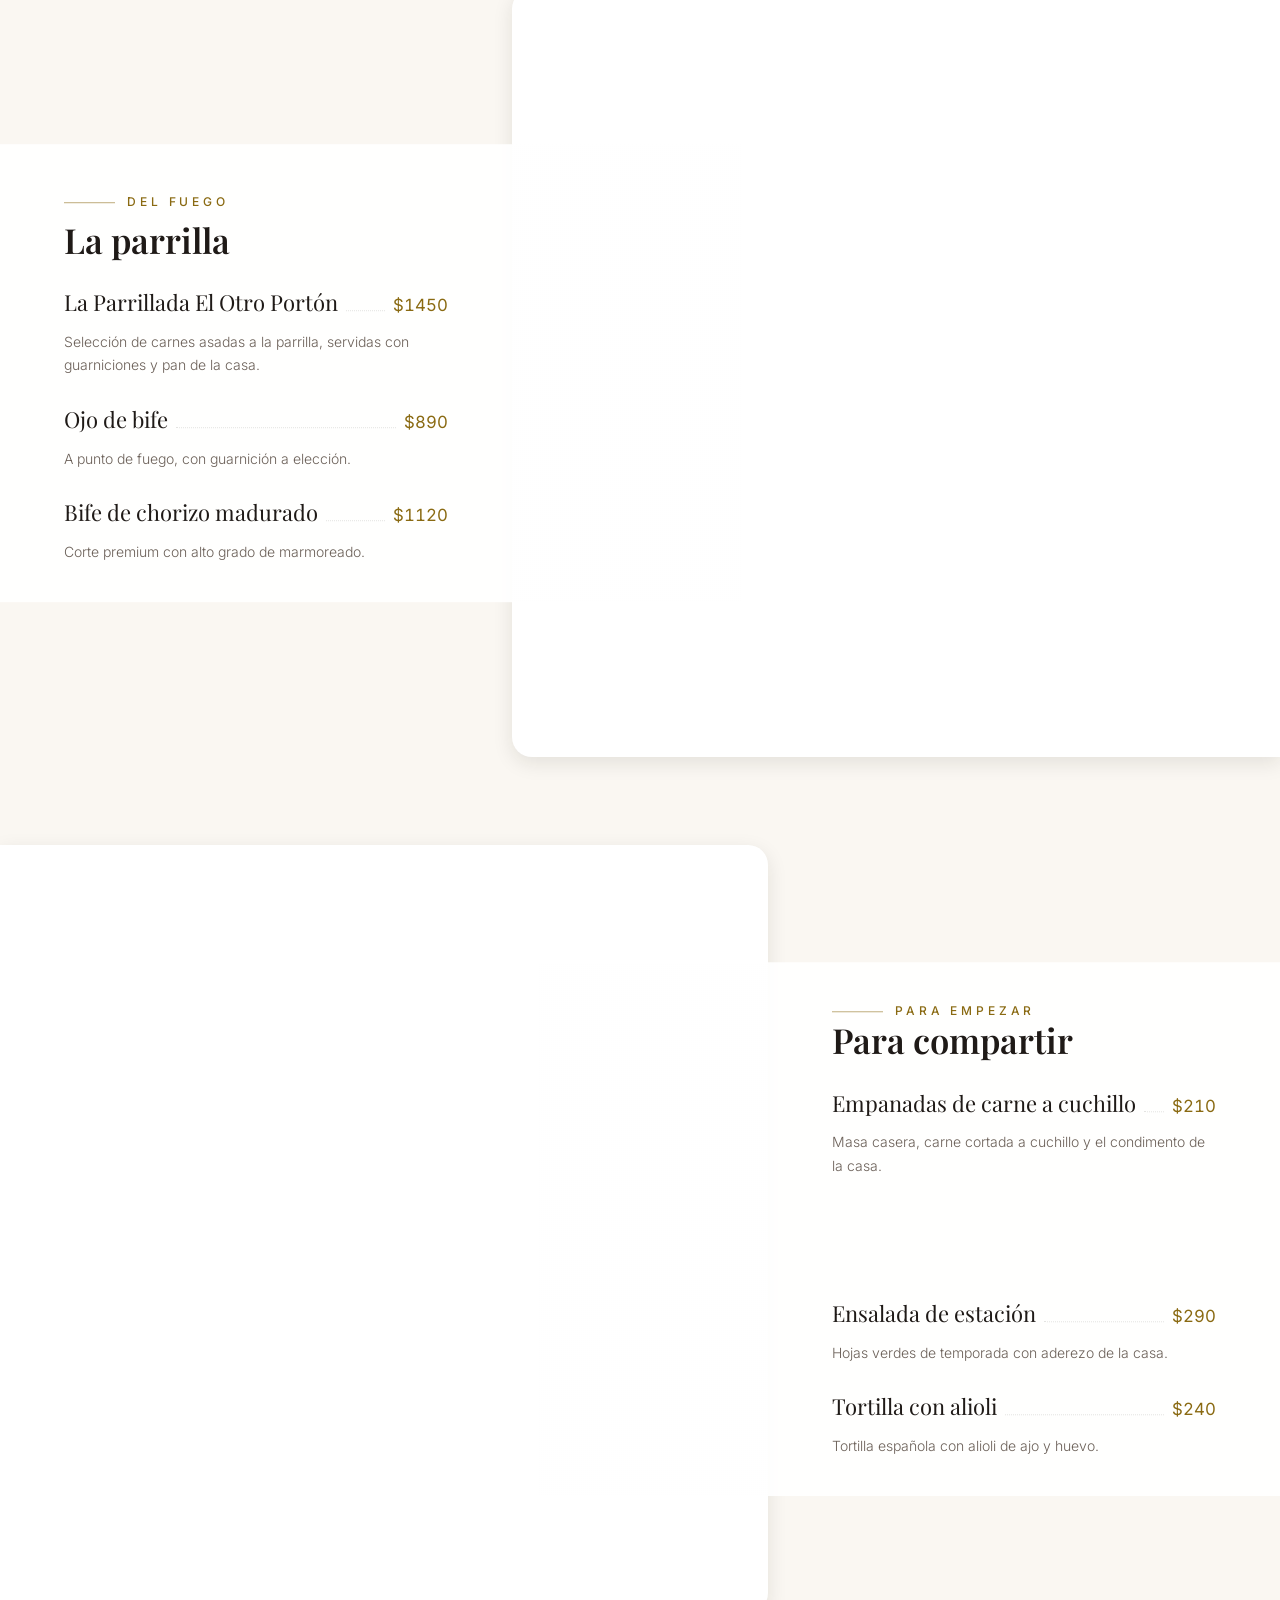
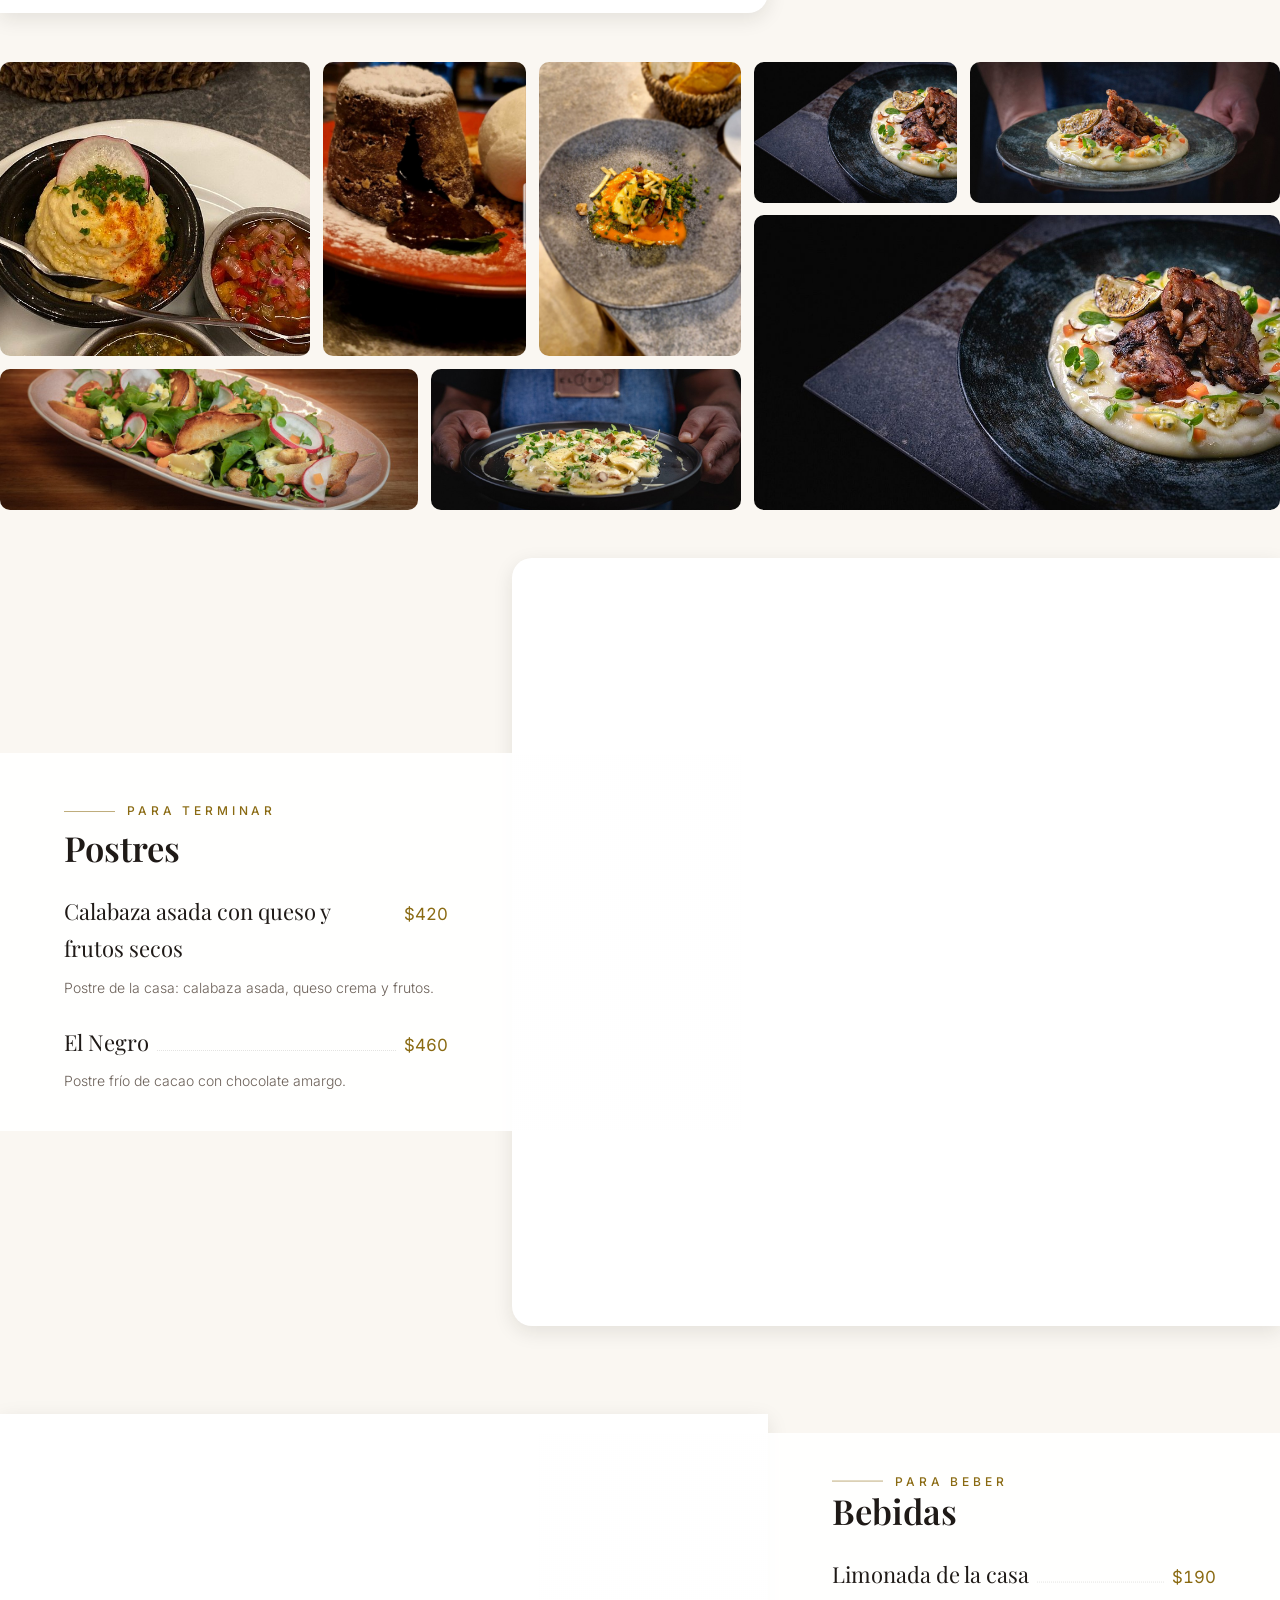
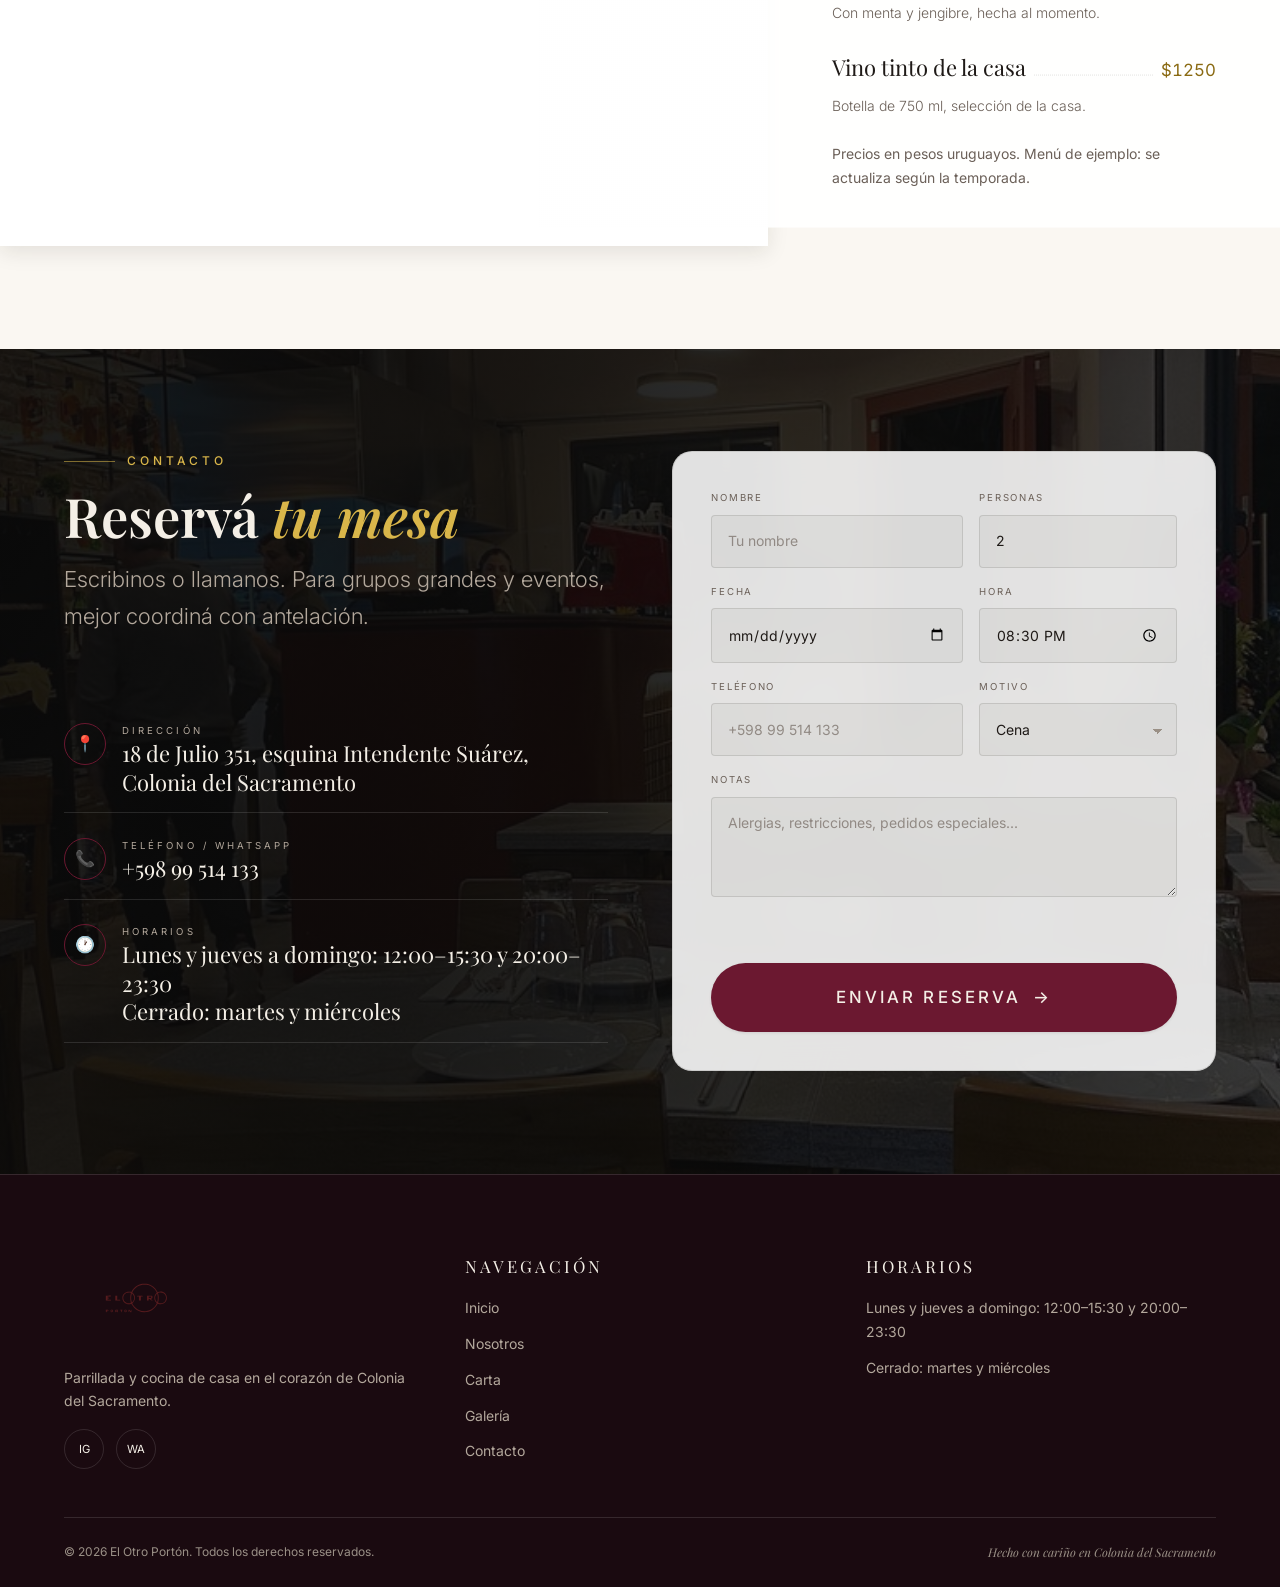
==== commit beb31f2a: "Pulir sitio para El Otro Portón: datos reales, accesibilidad y freelos visuales" ====
--- a/index.html
+++ b/index.html
@@ -69,7 +69,7 @@
 
       <a class="nav__brand" href="#inicio" aria-label="El Otro Portón, ir al inicio">
         <img class="nav__logo" src="assets/img/log.svg" alt="El Otro Portón">
-        <span class="nav__tagline">Colonia del<br>Sacramento</span>
+        <span class="nav__tagline">Colonia<br>del Sacramento</span>
       </a>
 
       <nav class="nav__links" aria-label="Navegación principal">
@@ -152,7 +152,7 @@
             </div>
             <div class="hero__fact">
               <span class="hero__fact-label">Cocina</span>
-              <span class="hero__fact-value">Parrillada &amp; casas</span>
+              <span class="hero__fact-value">Parrillada &amp; cocina casera</span>
             </div>
             <div class="hero__fact">
               <span class="hero__fact-label">Reservas</span>
@@ -201,7 +201,7 @@
             <h2 class="section-title" data-reveal>
               Cocina de verdad, <span class="hl">a la parrilla</span>
             </h2>
-            <p data-reveal>
+            <p class="about__intro" data-reveal>
               En <em>El Otro Portón</em> cocinamos como se cocinaba antes: fuego,
               paciencia y ganas. Cada corte se asa a la parrilla hasta el punto justo,
               con el condimento de la casa y el punto que corresponde.
@@ -214,16 +214,16 @@
 
             <div class="about__stats" data-reveal>
               <div>
-                <p class="about__stat-value">+15</p>
-                <p class="about__stat-label">Años asando</p>
+                <p class="about__stat-value">Live Art</p>
+                <p class="about__stat-label">Cocina en vivo</p>
               </div>
               <div>
-                <p class="about__stat-value">4</p>
-                <p class="about__stat-label">Tipos de corte</p>
+                <p class="about__stat-value">Fuego</p>
+                <p class="about__stat-label">Parrilla a la vista</p>
               </div>
               <div>
-                <p class="about__stat-value">300+</p>
-                <p class="about__stat-label">Mesas por semana</p>
+                <p class="about__stat-value">Colonia</p>
+                <p class="about__stat-label">Nuestra ciudad</p>
               </div>
             </div>
           </div>
@@ -523,7 +523,7 @@
             <span class="info-item__icon" aria-hidden="true">📍</span>
             <div>
               <p class="info-item__label">Dirección</p>
-              <p class="info-item__value">Colonia del Sacramento, Departamento de Colonia</p>
+              <p class="info-item__value">18 de Julio 351, esquina Intendente Suárez, Colonia del Sacramento</p>
             </div>
           </div>
 
@@ -531,7 +531,7 @@
             <span class="info-item__icon" aria-hidden="true">📞</span>
             <div>
               <p class="info-item__label">Teléfono / WhatsApp</p>
-              <p class="info-item__value"><a href="tel:+59800000000">+598 00 000 000</a></p>
+              <p class="info-item__value"><a href="tel:+59899514133">+598 99 514 133</a></p>
             </div>
           </div>
 
@@ -540,8 +540,8 @@
             <div>
               <p class="info-item__label">Horarios</p>
               <p class="info-item__value">
-                Jueves a sábado: 20:00 a 00:00<br>
-                Domingos: 12:00 a 17:00
+                Lunes y jueves a domingo: 12:00–15:30 y 20:00–23:30<br>
+                Cerrado: martes y miércoles
               </p>
             </div>
           </div>
@@ -570,7 +570,7 @@
 
           <div class="field">
             <label class="field__label" for="telefono">Teléfono</label>
-            <input class="field__input" type="tel" id="telefono" name="contacto" placeholder="+598 9X XXX XXX" autocomplete="tel">
+            <input class="field__input" type="tel" id="telefono" name="contacto" placeholder="+598 99 514 133" autocomplete="tel">
           </div>
 
           <div class="field">
@@ -645,9 +645,8 @@
         <div>
           <p class="footer__title">Horarios</p>
           <ul class="footer__list" style="margin-top: 1rem;">
-            <li>Jueves a sábado: 20:00 a 00:00</li>
-            <li>Domingo: 12:00 a 17:00</li>
-            <li>Lunes a miércoles: cerrado</li>
+            <li>Lunes y jueves a domingo: 12:00–15:30 y 20:00–23:30</li>
+            <li>Cerrado: martes y miércoles</li>
           </ul>
         </div>
 
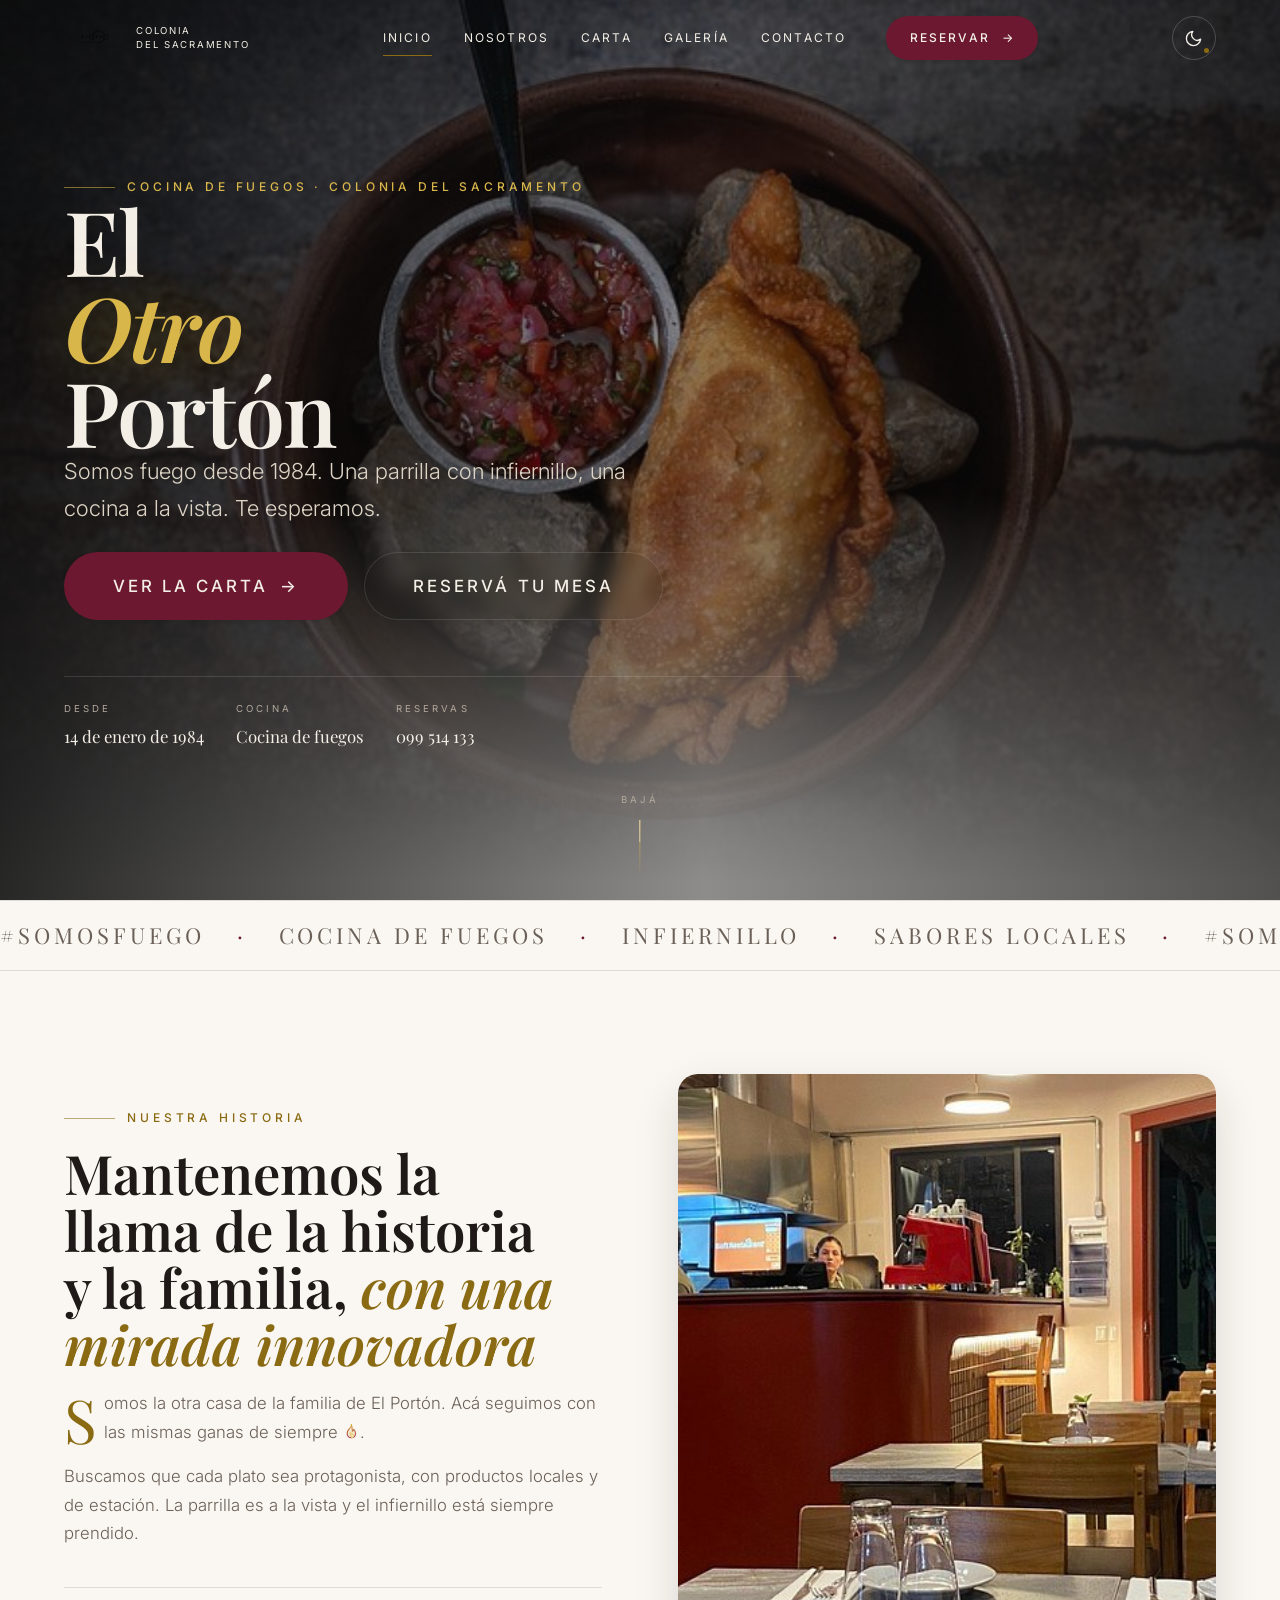
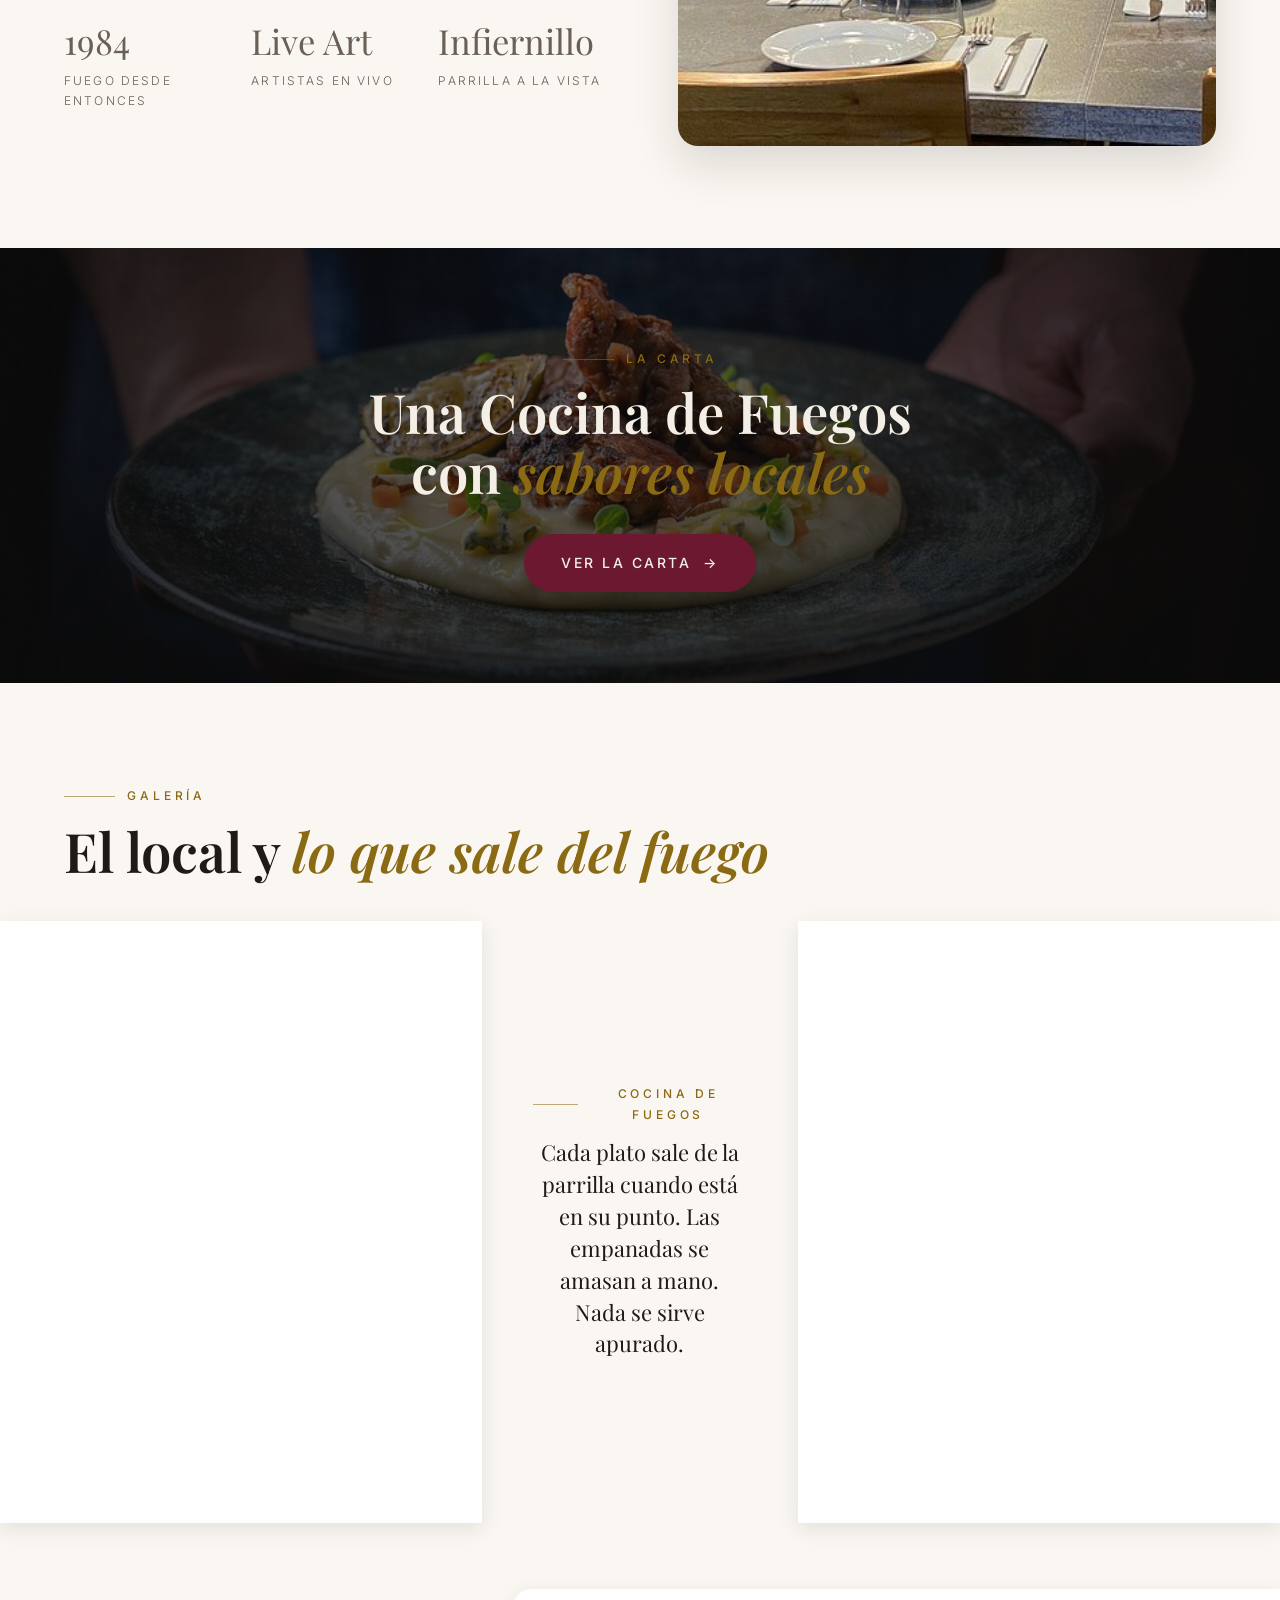
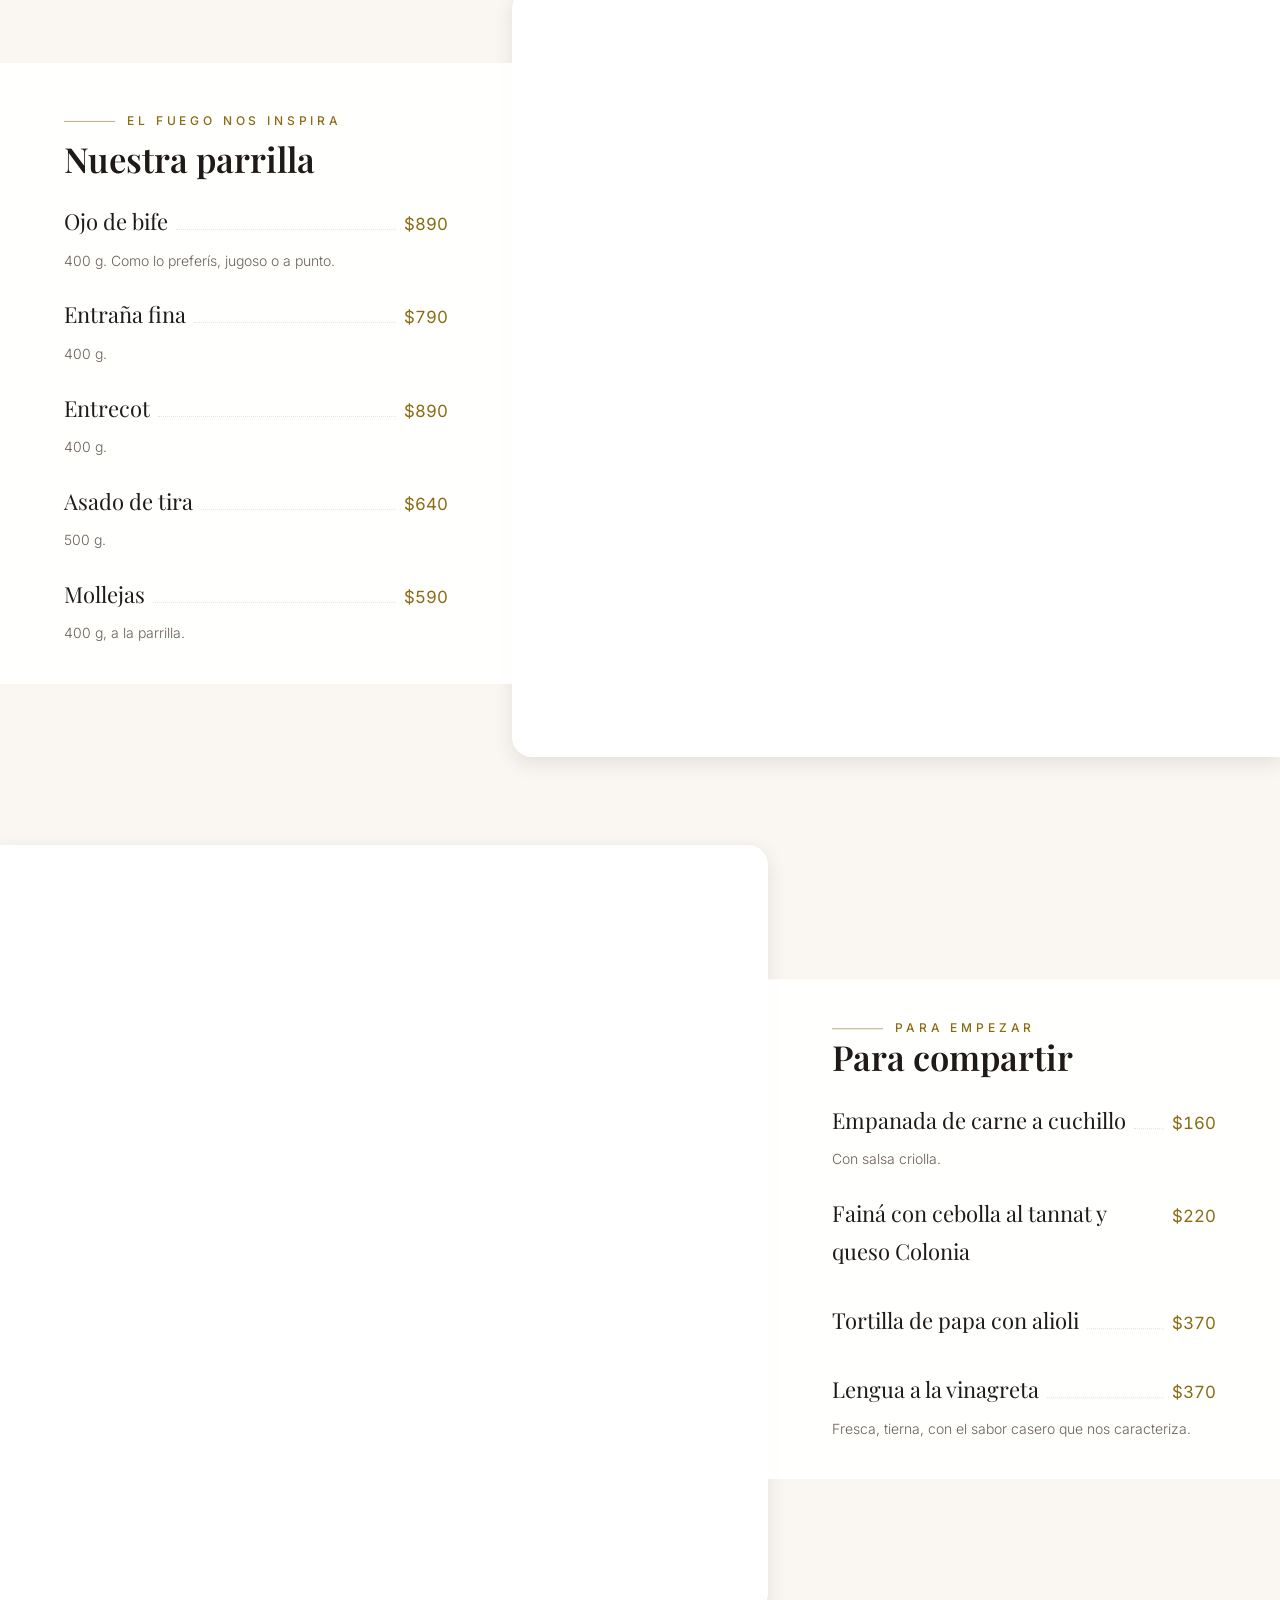
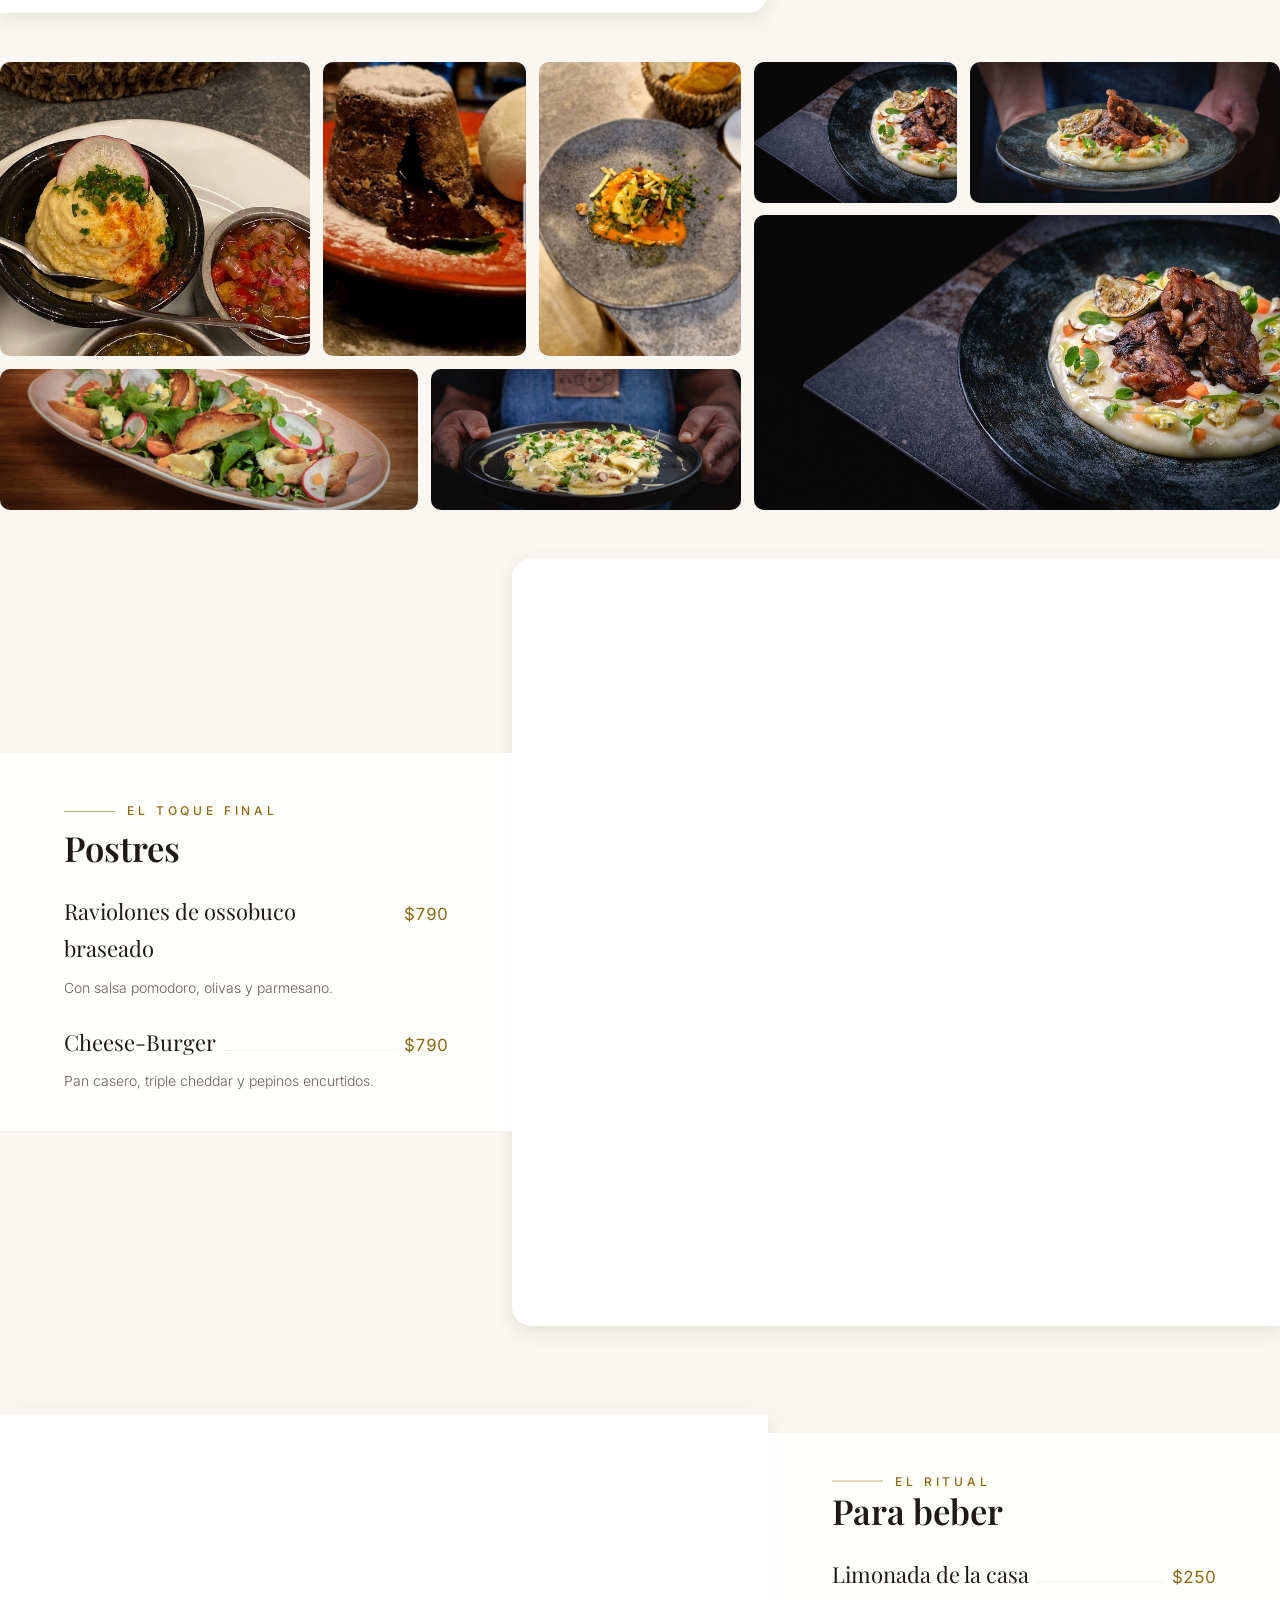
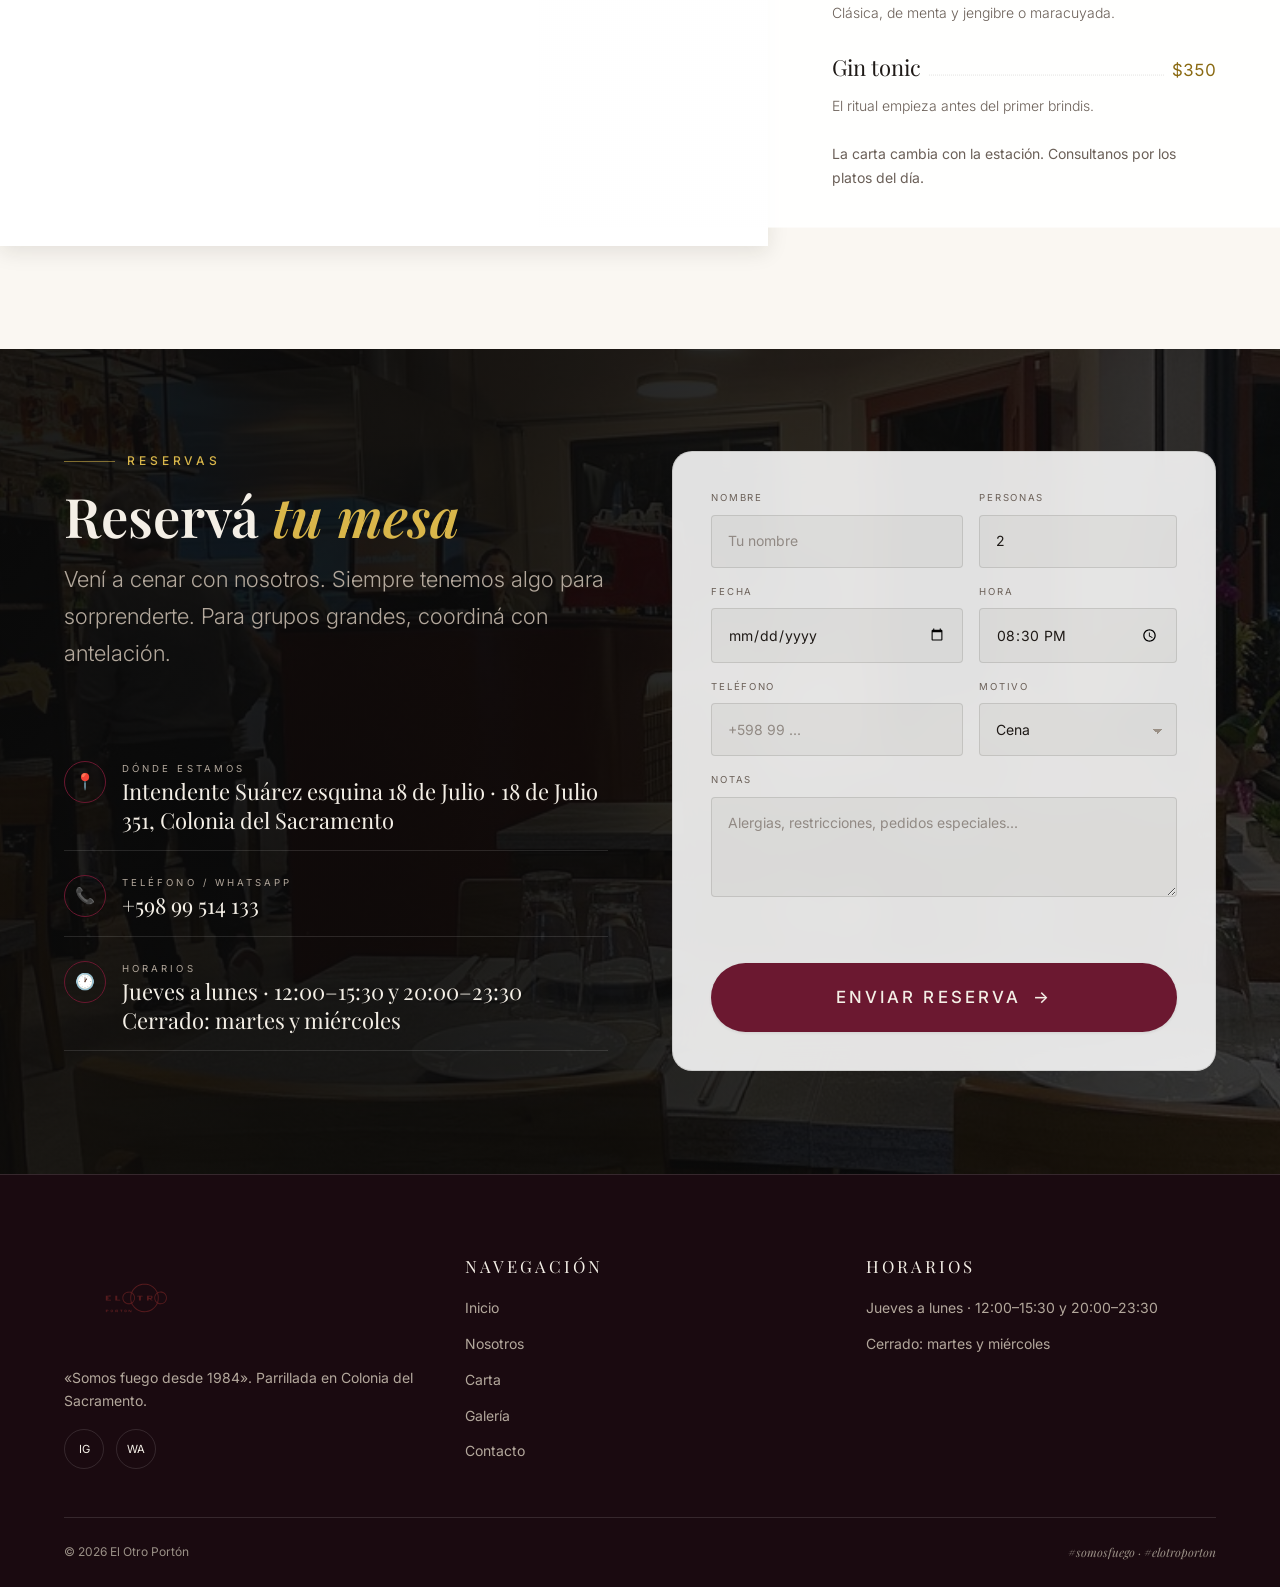
==== commit 947aac66: "Pule El Otro Portón: eslogan, llama SVG con degradado, fotos reales y textos documentados - Eslogan " ====
--- a/index.html
+++ b/index.html
@@ -4,13 +4,13 @@
   <meta charset="UTF-8">
   <meta name="viewport" content="width=device-width, initial-scale=1.0">
 
-  <title>El Otro Portón · Parrillada en Colonia del Sacramento</title>
-  <meta name="description" content="Parrillada y cocina de casa en el corazón de Colonia del Sacramento. Carnes a la parrilla, ambiente cálido y buena compañía.">
+  <title>El Otro Portón · Cocina de fuegos en Colonia del Sacramento</title>
+  <meta name="description" content="El Otro Portón, cocina de fuegos en Colonia del Sacramento. Parrillada con infiernillo, carnes, criolla y chimichurri de la casa. Jueves a lunes, reservá tu mesa.">
   <meta name="theme-color" content="#0a0a0a">
 
   <!-- Open Graph: cómo se ve el enlace cuando se comparte en redes -->
-  <meta property="og:title" content="El Otro Portón · Parrillada">
-  <meta property="og:description" content="Carnes a la parrilla en Colonia del Sacramento.">
+  <meta property="og:title" content="El Otro Portón · Cocina de fuegos">
+  <meta property="og:description" content="«Somos fuego desde 1984». Parrillada en Colonia del Sacramento. Reservá tu mesa.">
   <meta property="og:image" content="assets/img/cabecera.jpg">
   <meta property="og:type" content="restaurant">
 
@@ -55,7 +55,7 @@
     <div class="preloader__inner">
       <img class="preloader__logo" src="assets/img/log.svg" alt="El Otro Portón">
       <div class="preloader__track"><div class="preloader__bar"></div></div>
-      <p class="preloader__text">Encendiendo la parrilla</p>
+      <p class="preloader__text">Encendiendo el fuego</p>
     </div>
   </div>
 
@@ -127,36 +127,36 @@
       <div class="container">
         <div class="hero__content">
 
-          <p class="eyebrow hero__item">Parrillada · Desde el corazón de la ciudad</p>
+          <p class="eyebrow hero__item">Cocina de fuegos · Colonia del Sacramento</p>
 
           <h1 class="hero__title hero__item">
             El <em>Otro</em> Portón
           </h1>
 
           <p class="hero__subtitle hero__item">
-            Carnes asadas a la parrilla, servidas con dedicación en un ambiente cálido
-            para disfrutar con familia y amigos.
+            Somos fuego desde 1984. Una parrilla con infiernillo,
+            una cocina a la vista. Te esperamos.
           </p>
 
           <div class="hero__actions hero__item">
             <a class="btn btn--primary btn--lg" href="carta.html">
               Ver la carta <span class="btn-arrow" aria-hidden="true">→</span>
             </a>
-            <a class="btn btn--ghost btn--lg" href="#reservas">Reservar mesa</a>
+            <a class="btn btn--ghost btn--lg" href="#reservas">Reservá tu mesa</a>
           </div>
 
           <div class="hero__facts hero__item">
             <div class="hero__fact">
-              <span class="hero__fact-label">Ubicación</span>
-              <span class="hero__fact-value">Colonia del Sacramento</span>
+              <span class="hero__fact-label">Desde</span>
+              <span class="hero__fact-value">14 de enero de 1984</span>
             </div>
             <div class="hero__fact">
               <span class="hero__fact-label">Cocina</span>
-              <span class="hero__fact-value">Parrillada &amp; cocina casera</span>
+              <span class="hero__fact-value">Cocina de fuegos</span>
             </div>
             <div class="hero__fact">
               <span class="hero__fact-label">Reservas</span>
-              <span class="hero__fact-value">WhatsApp</span>
+              <span class="hero__fact-value">099 514 133</span>
             </div>
           </div>
 
@@ -164,7 +164,7 @@
       </div>
 
       <div class="scroll-hint" aria-hidden="true">
-        <span>Scroll</span>
+        <span>Bajá</span>
         <span class="scroll-hint__line"></span>
       </div>
     </section>
@@ -174,17 +174,17 @@
          ======================================================================== -->
     <div class="marquee" aria-hidden="true">
       <div class="marquee__track">
-        <span class="marquee__item">Carnes a la parrilla</span>
-        <span class="marquee__item">Ambiente cálido</span>
-        <span class="marquee__item">Colonia del Sacramento</span>
-        <span class="marquee__item">Buena compañía</span>
+        <span class="marquee__item">#somosfuego</span>
+        <span class="marquee__item">Cocina de fuegos</span>
+        <span class="marquee__item">Infiernillo</span>
+        <span class="marquee__item">Sabores locales</span>
       </div>
       <!-- Duplicado: hace el bucle infinito sin salto visible -->
       <div class="marquee__track">
-        <span class="marquee__item">Carnes a la parrilla</span>
-        <span class="marquee__item">Ambiente cálido</span>
-        <span class="marquee__item">Colonia del Sacramento</span>
-        <span class="marquee__item">Buena compañía</span>
+        <span class="marquee__item">#somosfuego</span>
+        <span class="marquee__item">Cocina de fuegos</span>
+        <span class="marquee__item">Infiernillo</span>
+        <span class="marquee__item">Sabores locales</span>
       </div>
     </div>
 
@@ -197,33 +197,32 @@
         <div class="about__layout">
 
           <div class="about__text">
-            <span class="eyebrow" data-reveal>Sobre nosotros</span>
+            <span class="eyebrow" data-reveal>Nuestra historia</span>
             <h2 class="section-title" data-reveal>
-              Cocina de verdad, <span class="hl">a la parrilla</span>
+              Mantenemos la llama de la historia y la familia, <span class="hl">con una mirada innovadora</span>
             </h2>
             <p class="about__intro" data-reveal>
-              En <em>El Otro Portón</em> cocinamos como se cocinaba antes: fuego,
-              paciencia y ganas. Cada corte se asa a la parrilla hasta el punto justo,
-              con el condimento de la casa y el punto que corresponde.
+              Somos la otra casa de la familia de El Portón. Acá seguimos con las mismas
+              ganas de siempre <svg class="flame-icon" viewBox="0 0 24 24" aria-hidden="true" focusable="false">
+                <defs><linearGradient id="flame-grad" x1="0" y1="0" x2="0" y2="1"><stop offset="0" style="stop-color: var(--c-oro-400)"/><stop offset="1" style="stop-color: var(--c-vino-400)"/></linearGradient></defs><path d="M12 2c.6 3.4-1.7 4.8-3.3 6.6C7 10.5 6 12.3 6 15a6 6 0 0 0 12 0c0-2.6-1.2-4.4-2.6-6-.3 1.5-1.2 2.3-2.1 2.6.4-3.4-1-6.1-1.3-9.6z" style="fill: var(--c-oro-500); fill-opacity: .12; stroke: url(#flame-grad)"/><path d="M12 21a3 3 0 0 0 3-3c0-1.6-1.1-2.6-1.8-3.4-.3.9-.9 1.3-1.5 1.5-.1-1.5-.8-2.5-1.3-3.1-.2.8-.4 1.6-.4 2.5a3 3 0 0 0 2 3z" style="fill: none; stroke: var(--c-oro-300)"/></svg>.
             </p>
             <p data-reveal>
-              Nuestro local está en el corazón de Colonia del Sacramento, a pasos de la
-              plaza de armas. Un espacio cálido, con buena música y la mesa siempre lista
-              para recibir a quien quiera sentarse a compartir.
+              Buscamos que cada plato sea protagonista, con productos locales y de
+              estación. La parrilla es a la vista y el infiernillo está siempre prendido.
             </p>
 
             <div class="about__stats" data-reveal>
               <div>
-                <p class="about__stat-value">Live Art</p>
-                <p class="about__stat-label">Cocina en vivo</p>
+                <p class="about__stat-value">1984</p>
+                <p class="about__stat-label">Fuego desde entonces</p>
               </div>
               <div>
-                <p class="about__stat-value">Fuego</p>
-                <p class="about__stat-label">Parrilla a la vista</p>
+                <p class="about__stat-value">Live Art</p>
+                <p class="about__stat-label">Artistas en vivo</p>
               </div>
               <div>
-                <p class="about__stat-value">Colonia</p>
-                <p class="about__stat-label">Nuestra ciudad</p>
+                <p class="about__stat-value">Infiernillo</p>
+                <p class="about__stat-label">Parrilla a la vista</p>
               </div>
             </div>
           </div>
@@ -249,10 +248,10 @@
       <div class="container transicion__content">
         <span class="eyebrow transicion__eyebrow" data-reveal>La carta</span>
         <h2 class="transicion__title" data-reveal>
-          Un plato que <em>vale el viaje</em>
+          Una Cocina de Fuegos con <em>sabores locales</em>
         </h2>
         <a class="btn btn--primary" href="#galeria" data-reveal>
-          Ver los platos <span class="btn-arrow" aria-hidden="true">→</span>
+          Ver la carta <span class="btn-arrow" aria-hidden="true">→</span>
         </a>
       </div>
     </section>
@@ -265,7 +264,7 @@
 
         <div class="section-head">
           <span class="eyebrow" data-reveal>Galería</span>
-          <h2 class="section-title" data-reveal>El local y <span class="hl">lo que sale de la parrilla</span></h2>
+          <h2 class="section-title" data-reveal>El local y <span class="hl">lo que sale del fuego</span></h2>
         </div>
 
         <!-- Secuencia alternada: angosto, ancho, angosto, ancho, angosto.
@@ -302,24 +301,23 @@
             <div class="galeria-bloque galeria-bloque--costuras">
 
               <figure class="gallery__item gallery__item--costura gallery__item--empanada"
-                      role="img" aria-label="Empanadas de carne a cuchillo, recién hechas"
+                      role="img" aria-label="Empanadas de carne a cuchillo con salsa criolla"
                       data-reveal="fade">
                 <figcaption class="gallery__caption">Empanadas</figcaption>
               </figure>
 
               <div class="galeria-centro" data-reveal="fade">
-                <span class="eyebrow">La cocina</span>
+                <span class="eyebrow">Cocina de fuegos</span>
                 <h2 class="galeria-centro__texto" id="cocina-titulo">
-                  Cada plato sale de la parrilla cuando está en su punto, no antes.
-                  Las empanadas se amasan a mano y las tortillas llevan su tiempo.
-                  Nada se sirve apurado.
+                  Cada plato sale de la parrilla cuando está en su punto. Las empanadas
+                  se amasan a mano. Nada se sirve apurado.
                 </h2>
               </div>
 
               <figure class="gallery__item gallery__item--costura gallery__item--tortilla"
                       role="img" aria-label="Tortilla española con alioli de ajo y huevo"
                       data-reveal="fade">
-                <figcaption class="gallery__caption">Tortilla con alioli</figcaption>
+                <figcaption class="gallery__caption">Tortilla de papa con alioli</figcaption>
               </figure>
 
             </div>
@@ -337,13 +335,13 @@
           <section class="galeria-bloque galeria-bloque--pareja"
                    aria-labelledby="galeria-parrillada-titulo">
             <div class="galeria-lista" data-reveal="fade">
-              <span class="eyebrow">Del fuego</span>
-              <h3 class="galeria-bloque__titulo" id="galeria-parrillada-titulo">La parrilla</h3>
+              <span class="eyebrow">EL FUEGO NOS INSPIRA</span>
+              <h3 class="galeria-bloque__titulo" id="galeria-parrillada-titulo">Nuestra parrilla</h3>
               <ul class="galeria-platos" data-platos="parrilla"></ul>
             </div>
 
             <figure class="gallery__item gallery__item--pareja gallery__item--costillar"
-                    role="img" aria-label="Costillar de carnes asándose sobre la parrilla"
+                    role="img" aria-label="Carnes asándose en la parrilla con infiernillo"
                     data-reveal="fade">
             </figure>
           </section>
@@ -444,13 +442,13 @@
           <section class="galeria-bloque galeria-bloque--pareja"
                    aria-labelledby="galeria-postres-titulo">
             <div class="galeria-lista" data-reveal="fade">
-              <span class="eyebrow">Para terminar</span>
+              <span class="eyebrow">El toque final</span>
               <h3 class="galeria-bloque__titulo" id="galeria-postres-titulo">Postres</h3>
               <ul class="galeria-platos" data-platos="especiales"></ul>
             </div>
 
             <figure class="gallery__item gallery__item--pareja gallery__item--negro"
-                    role="img" aria-label="El Negro, postre frío de cacao con chocolate amargo"
+                    role="img" aria-label="El Negro, postre en homenaje a Rubén «El Negro» Martínez"
                     data-reveal="fade">
               <figcaption class="gallery__caption">El Negro</figcaption>
             </figure>
@@ -481,11 +479,11 @@
           <section class="galeria-bloque galeria-bloque--pareja galeria-bloque--pareja-inversa galeria-bloque--ancha"
                    aria-labelledby="galeria-bebidas-titulo">
             <div class="galeria-lista" data-reveal="fade">
-              <span class="eyebrow">Para beber</span>
-              <h3 class="galeria-bloque__titulo" id="galeria-bebidas-titulo">Bebidas</h3>
+              <span class="eyebrow">El ritual</span>
+              <h3 class="galeria-bloque__titulo" id="galeria-bebidas-titulo">Para beber</h3>
               <ul class="galeria-platos" data-platos="bebidas"></ul>
               <p class="galeria-bloque__nota">
-                Precios en pesos uruguayos. Menú de ejemplo: se actualiza según la temporada.
+                La carta cambia con la estación. Consultanos por los platos del día.
               </p>
             </div>
 
@@ -511,19 +509,19 @@
 
         <div class="contacto__info">
           <div class="section-head" data-reveal>
-            <span class="eyebrow">Contacto</span>
+            <span class="eyebrow">Reservas</span>
             <h2 class="section-title">Reservá <span class="hl">tu mesa</span></h2>
             <p class="lead">
-              Escribinos o llamanos. Para grupos grandes y eventos, mejor coordiná con
-              antelación.
+              Vení a cenar con nosotros. Siempre tenemos algo para sorprenderte. Para
+              grupos grandes, coordiná con antelación.
             </p>
           </div>
 
           <div class="info-item" data-reveal>
             <span class="info-item__icon" aria-hidden="true">📍</span>
             <div>
-              <p class="info-item__label">Dirección</p>
-              <p class="info-item__value">18 de Julio 351, esquina Intendente Suárez, Colonia del Sacramento</p>
+              <p class="info-item__label">Dónde estamos</p>
+              <p class="info-item__value">Intendente Suárez esquina 18 de Julio · 18 de Julio 351, Colonia del Sacramento</p>
             </div>
           </div>
 
@@ -540,7 +538,7 @@
             <div>
               <p class="info-item__label">Horarios</p>
               <p class="info-item__value">
-                Lunes y jueves a domingo: 12:00–15:30 y 20:00–23:30<br>
+                Jueves a lunes · 12:00–15:30 y 20:00–23:30<br>
                 Cerrado: martes y miércoles
               </p>
             </div>
@@ -570,7 +568,7 @@
 
           <div class="field">
             <label class="field__label" for="telefono">Teléfono</label>
-            <input class="field__input" type="tel" id="telefono" name="contacto" placeholder="+598 99 514 133" autocomplete="tel">
+            <input class="field__input" type="tel" id="telefono" name="contacto" placeholder="+598 99 ..." autocomplete="tel">
           </div>
 
           <div class="field">
@@ -622,7 +620,7 @@
         <div class="footer__brand-col">
           <img class="footer__logo" src="assets/img/log.svg" alt="El Otro Portón">
           <p class="card-text">
-            Parrillada y cocina de casa en el corazón de Colonia del Sacramento.
+            «Somos fuego desde 1984». Parrillada en Colonia del Sacramento.
           </p>
           <div class="socials">
             <a class="social" data-red="instagram" href="#" aria-label="Instagram">IG</a>
@@ -645,7 +643,7 @@
         <div>
           <p class="footer__title">Horarios</p>
           <ul class="footer__list" style="margin-top: 1rem;">
-            <li>Lunes y jueves a domingo: 12:00–15:30 y 20:00–23:30</li>
+            <li>Jueves a lunes · 12:00–15:30 y 20:00–23:30</li>
             <li>Cerrado: martes y miércoles</li>
           </ul>
         </div>
@@ -653,8 +651,8 @@
       </div>
 
       <div class="footer__bottom">
-        <p>© <span id="year">2025</span> El Otro Portón. Todos los derechos reservados.</p>
-        <p class="footer__made">Hecho con cariño en Colonia del Sacramento</p>
+        <p>© <span id="year">2026</span> El Otro Portón</p>
+        <p class="footer__made">#somosfuego · #elotroporton</p>
       </div>
     </div>
   </footer>
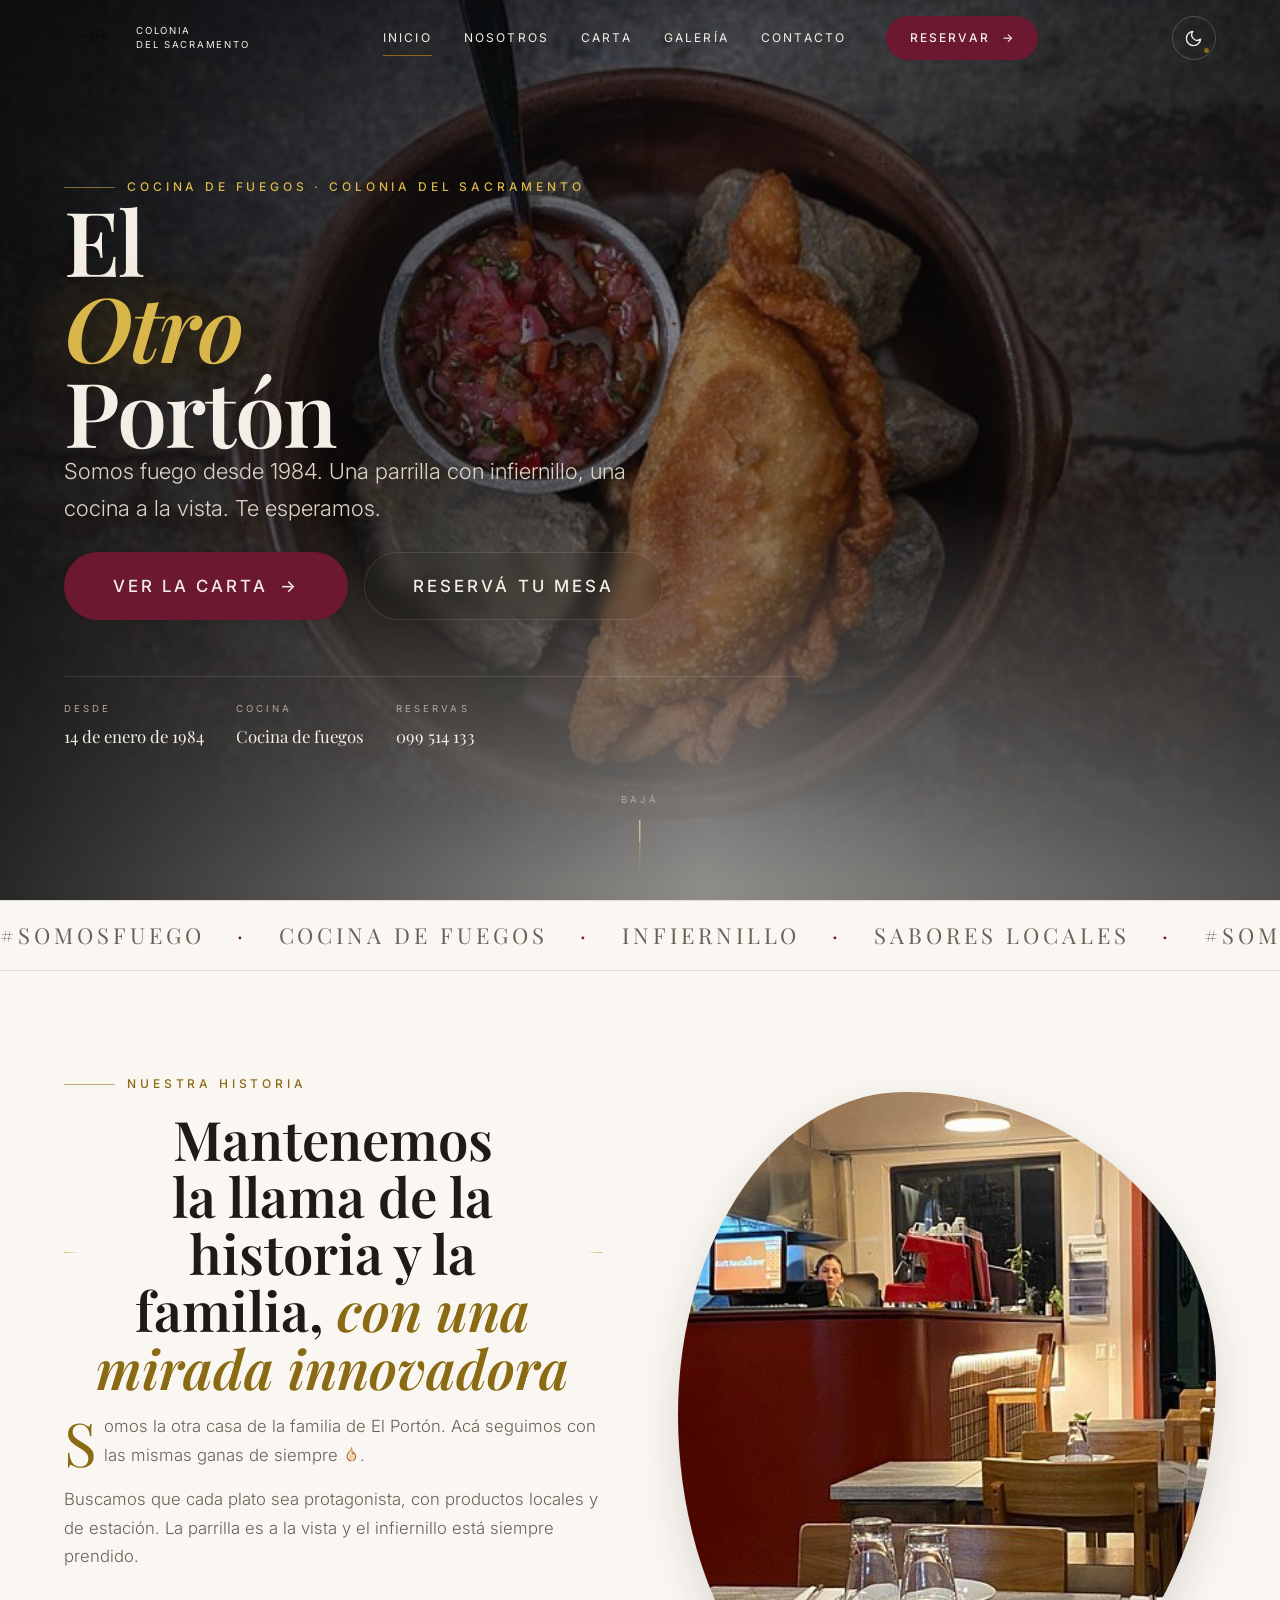
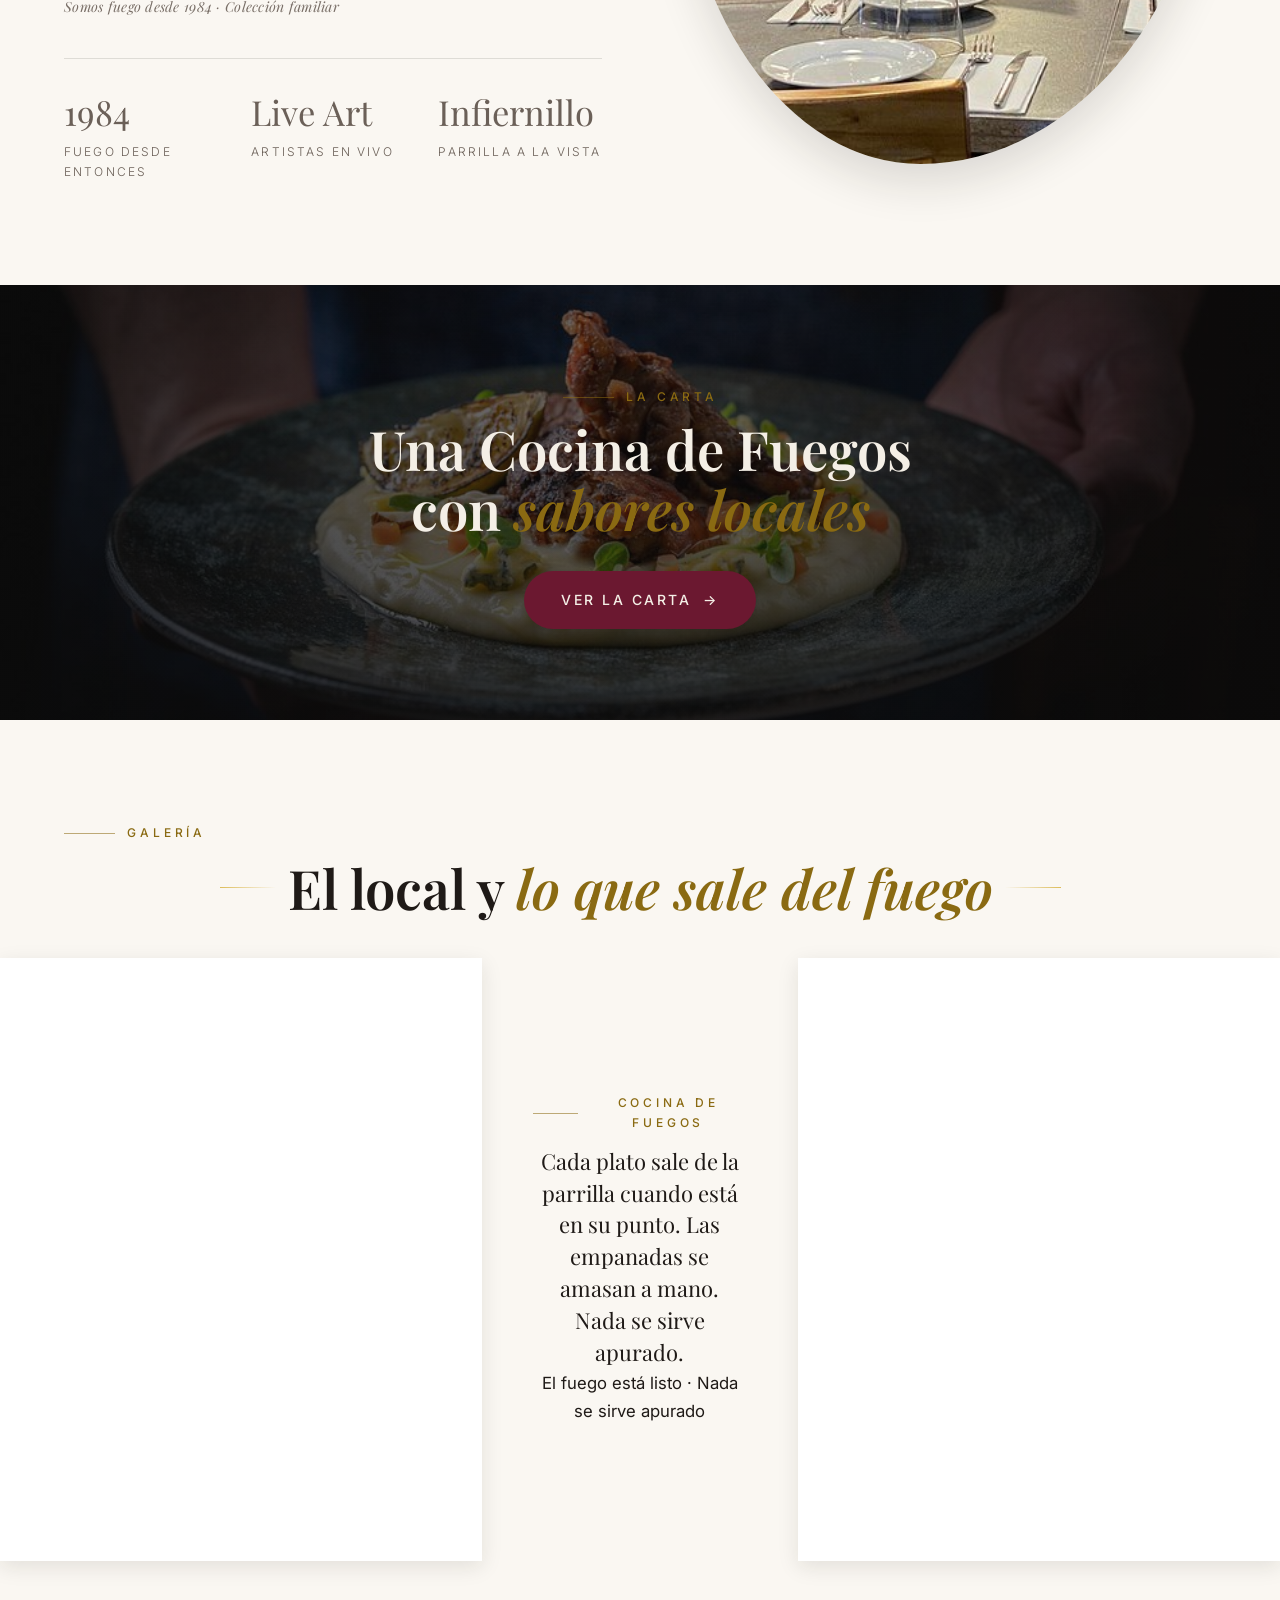
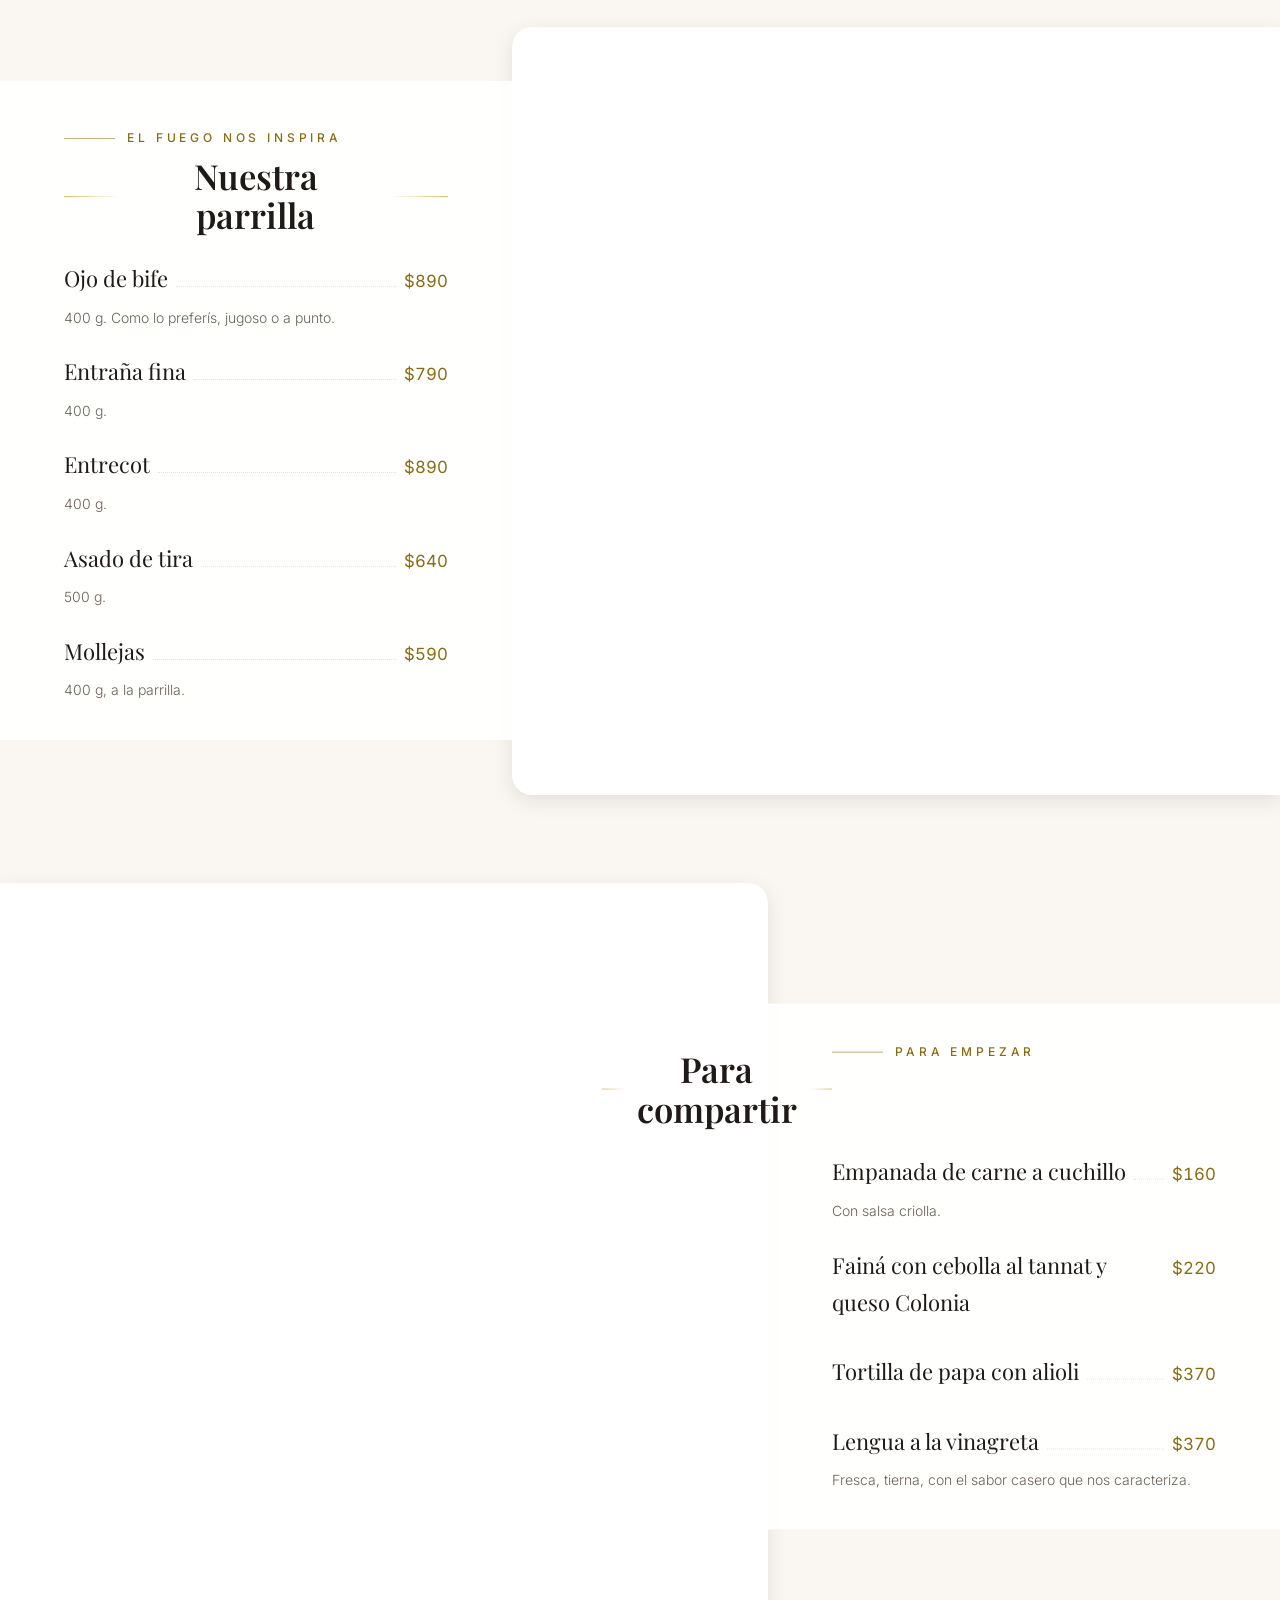
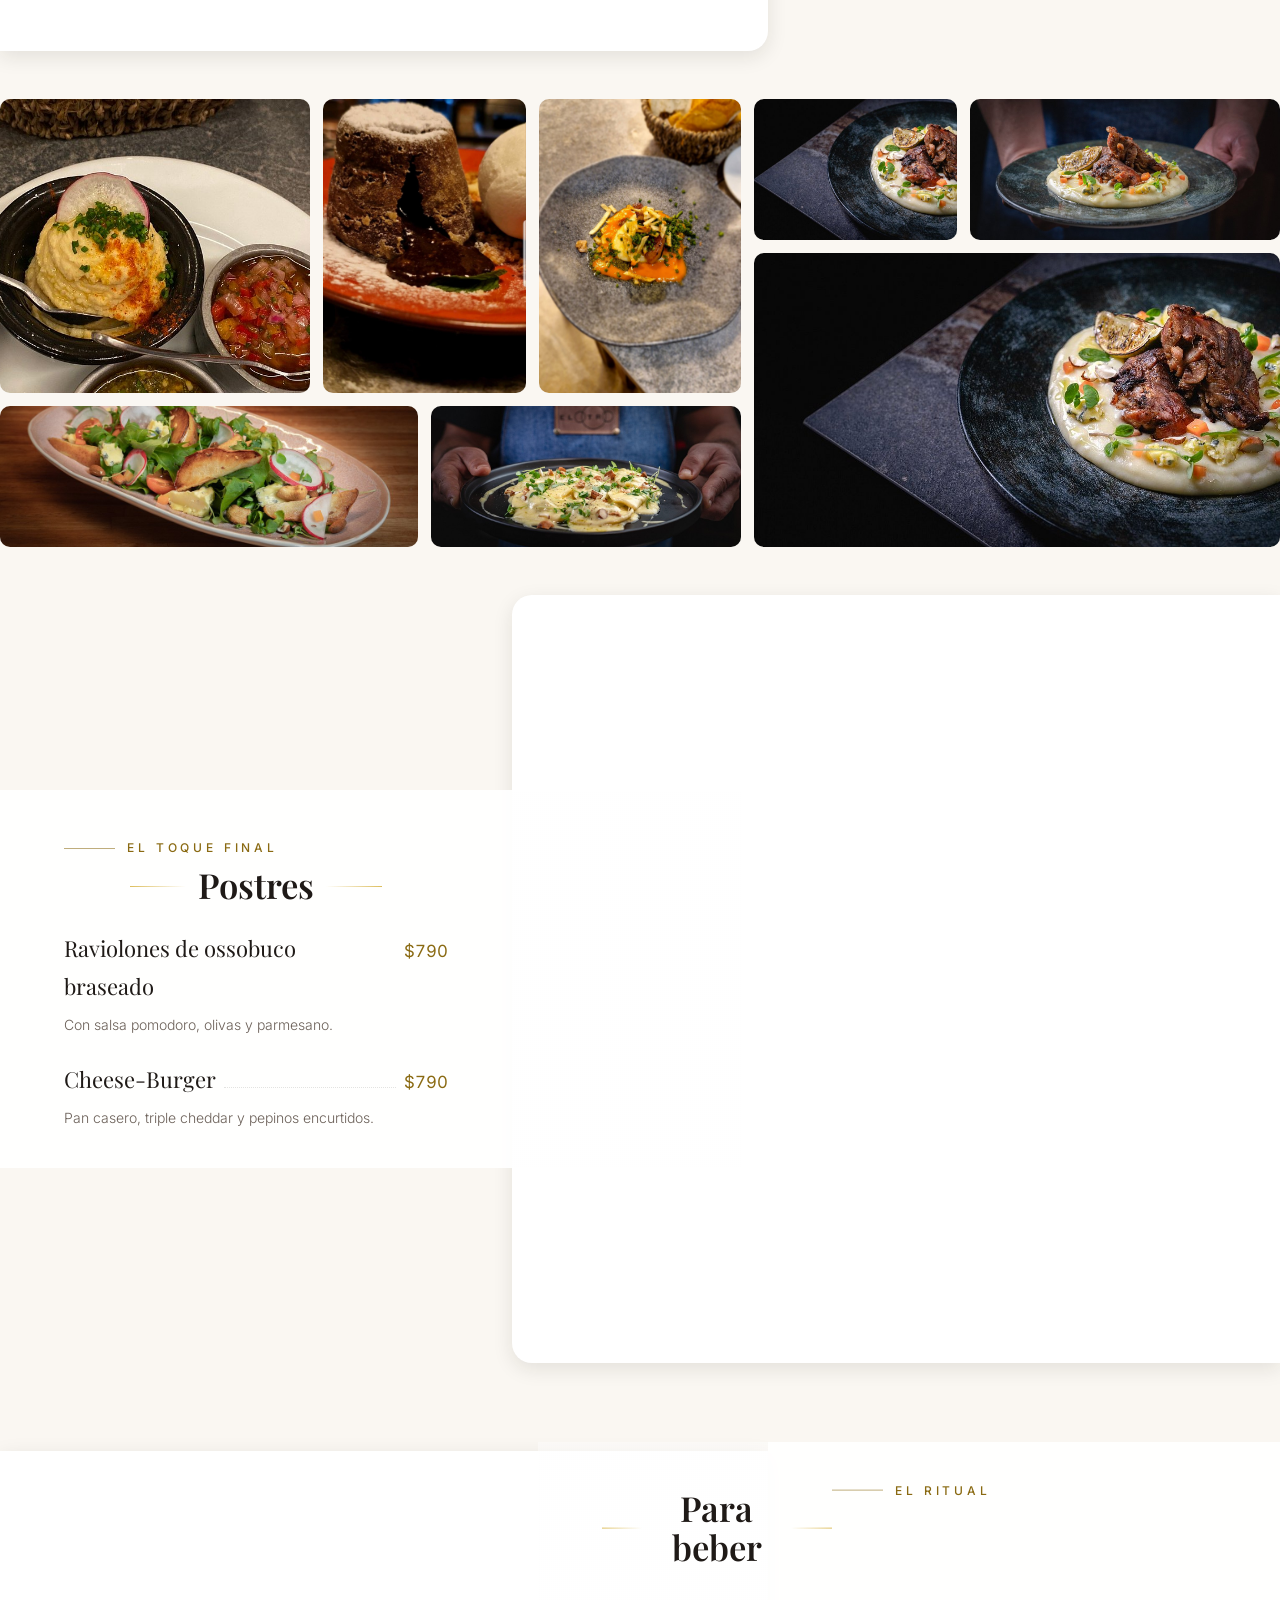
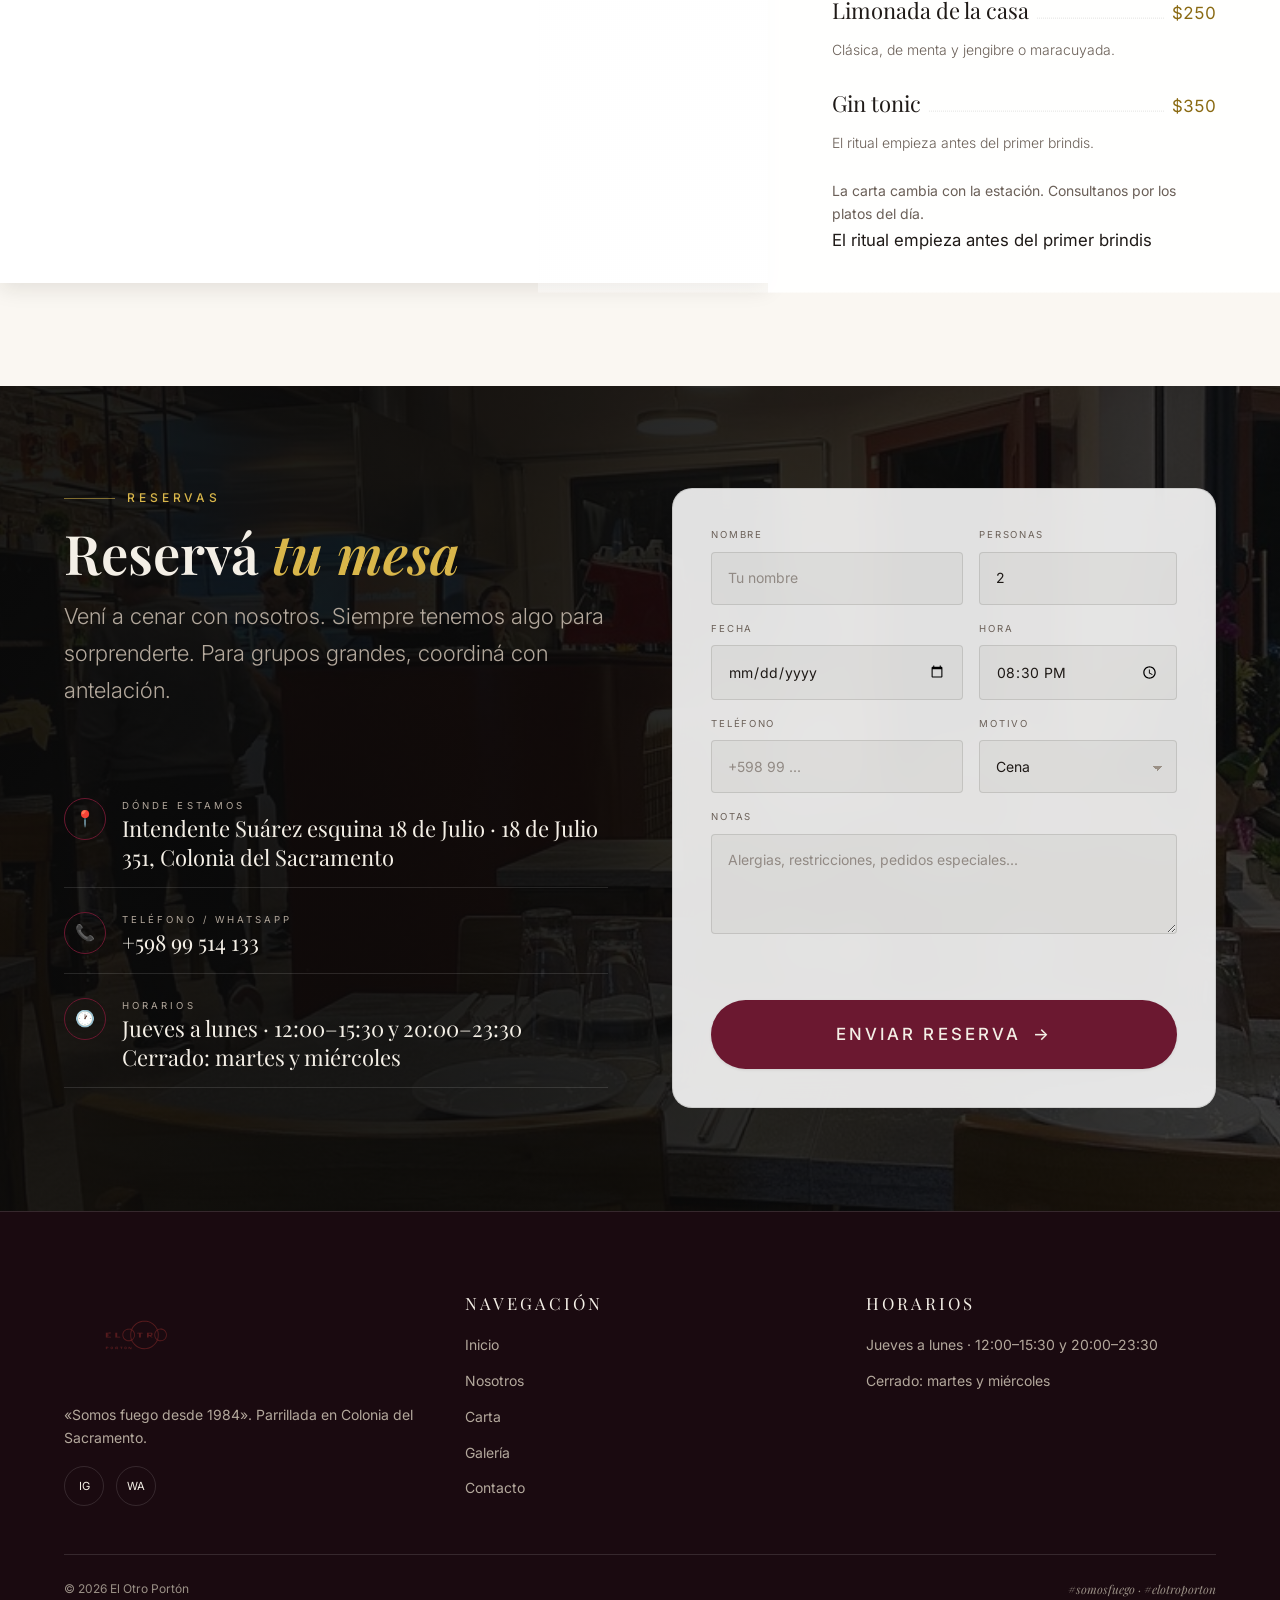
==== commit 3287f81a: "Rediseño visual: carta agrupada con fotos, reglas doradas y microcopia Aplica la dirección de arte y" ====
--- a/index.html
+++ b/index.html
@@ -196,10 +196,14 @@
       <div class="container">
         <div class="about__layout">
 
+          <figure class="about__figure about__figure--recorte" data-reveal="right">
+            <img src="assets/img/caption.jpg" alt="Salón del restaurante El Otro Portón" loading="lazy">
+          </figure>
+
           <div class="about__text">
             <span class="eyebrow" data-reveal>Nuestra historia</span>
-            <h2 class="section-title" data-reveal>
-              Mantenemos la llama de la historia y la familia, <span class="hl">con una mirada innovadora</span>
+            <h2 class="section-title titulo-con-regla" data-reveal>
+              <span class="titulo-con-regla__texto">Mantenemos la llama de la historia y la familia, <span class="hl">con una mirada innovadora</span></span>
             </h2>
             <p class="about__intro" data-reveal>
               Somos la otra casa de la familia de El Portón. Acá seguimos con las mismas
@@ -210,6 +214,8 @@
               Buscamos que cada plato sea protagonista, con productos locales y de
               estación. La parrilla es a la vista y el infiernillo está siempre prendido.
             </p>
+
+            <p class="about__microcopia" aria-hidden="true">Somos fuego desde 1984 · Colección familiar</p>
 
             <div class="about__stats" data-reveal>
               <div>
@@ -227,10 +233,6 @@
             </div>
           </div>
 
-          <figure class="about__figure" data-reveal="right">
-            <img src="assets/img/caption.jpg" alt="Salón del restaurante El Otro Portón" loading="lazy">
-          </figure>
-
         </div>
       </div>
     </section>
@@ -264,7 +266,7 @@
 
         <div class="section-head">
           <span class="eyebrow" data-reveal>Galería</span>
-          <h2 class="section-title" data-reveal>El local y <span class="hl">lo que sale del fuego</span></h2>
+          <h2 class="section-title titulo-con-regla" data-reveal><span class="titulo-con-regla__texto">El local y <span class="hl">lo que sale del fuego</span></span></h2>
         </div>
 
         <!-- Secuencia alternada: angosto, ancho, angosto, ancho, angosto.
@@ -312,6 +314,7 @@
                   Cada plato sale de la parrilla cuando está en su punto. Las empanadas
                   se amasan a mano. Nada se sirve apurado.
                 </h2>
+                <p class="galeria-centro__micro" aria-hidden="true">El fuego está listo · Nada se sirve apurado</p>
               </div>
 
               <figure class="gallery__item gallery__item--costura gallery__item--tortilla"
@@ -336,7 +339,7 @@
                    aria-labelledby="galeria-parrillada-titulo">
             <div class="galeria-lista" data-reveal="fade">
               <span class="eyebrow">EL FUEGO NOS INSPIRA</span>
-              <h3 class="galeria-bloque__titulo" id="galeria-parrillada-titulo">Nuestra parrilla</h3>
+              <h3 class="galeria-bloque__titulo titulo-con-regla" id="galeria-parrillada-titulo">Nuestra parrilla</h3>
               <ul class="galeria-platos" data-platos="parrilla"></ul>
             </div>
 
@@ -360,14 +363,14 @@
           <section class="galeria-bloque galeria-bloque--pareja galeria-bloque--pareja-inversa"
                    aria-labelledby="galeria-entradas-titulo">
 
-            <figure class="gallery__item gallery__item--pareja gallery__item--picos"
+            <figure class="gallery__item gallery__item--pareja gallery__item--picos gallery__item--circulo"
                     role="img" aria-label="Plato con papas y pan, recién salido de la cocina"
                     data-reveal="fade">
             </figure>
 
             <div class="galeria-lista" data-reveal="fade">
               <span class="eyebrow">Para empezar</span>
-              <h3 class="galeria-bloque__titulo" id="galeria-entradas-titulo">Para compartir</h3>
+              <h3 class="galeria-bloque__titulo titulo-con-regla" id="galeria-entradas-titulo">Para compartir</h3>
               <ul class="galeria-platos" data-platos="entradas"></ul>
             </div>
           </section>
@@ -443,7 +446,7 @@
                    aria-labelledby="galeria-postres-titulo">
             <div class="galeria-lista" data-reveal="fade">
               <span class="eyebrow">El toque final</span>
-              <h3 class="galeria-bloque__titulo" id="galeria-postres-titulo">Postres</h3>
+              <h3 class="galeria-bloque__titulo titulo-con-regla" id="galeria-postres-titulo">Postres</h3>
               <ul class="galeria-platos" data-platos="especiales"></ul>
             </div>
 
@@ -480,11 +483,12 @@
                    aria-labelledby="galeria-bebidas-titulo">
             <div class="galeria-lista" data-reveal="fade">
               <span class="eyebrow">El ritual</span>
-              <h3 class="galeria-bloque__titulo" id="galeria-bebidas-titulo">Para beber</h3>
+              <h3 class="galeria-bloque__titulo titulo-con-regla" id="galeria-bebidas-titulo">Para beber</h3>
               <ul class="galeria-platos" data-platos="bebidas"></ul>
               <p class="galeria-bloque__nota">
                 La carta cambia con la estación. Consultanos por los platos del día.
               </p>
+              <p class="galeria-bloque__micro" aria-hidden="true">El ritual empieza antes del primer brindis</p>
             </div>
 
             <figure class="gallery__item gallery__item--ancha gallery__item--calabaza"
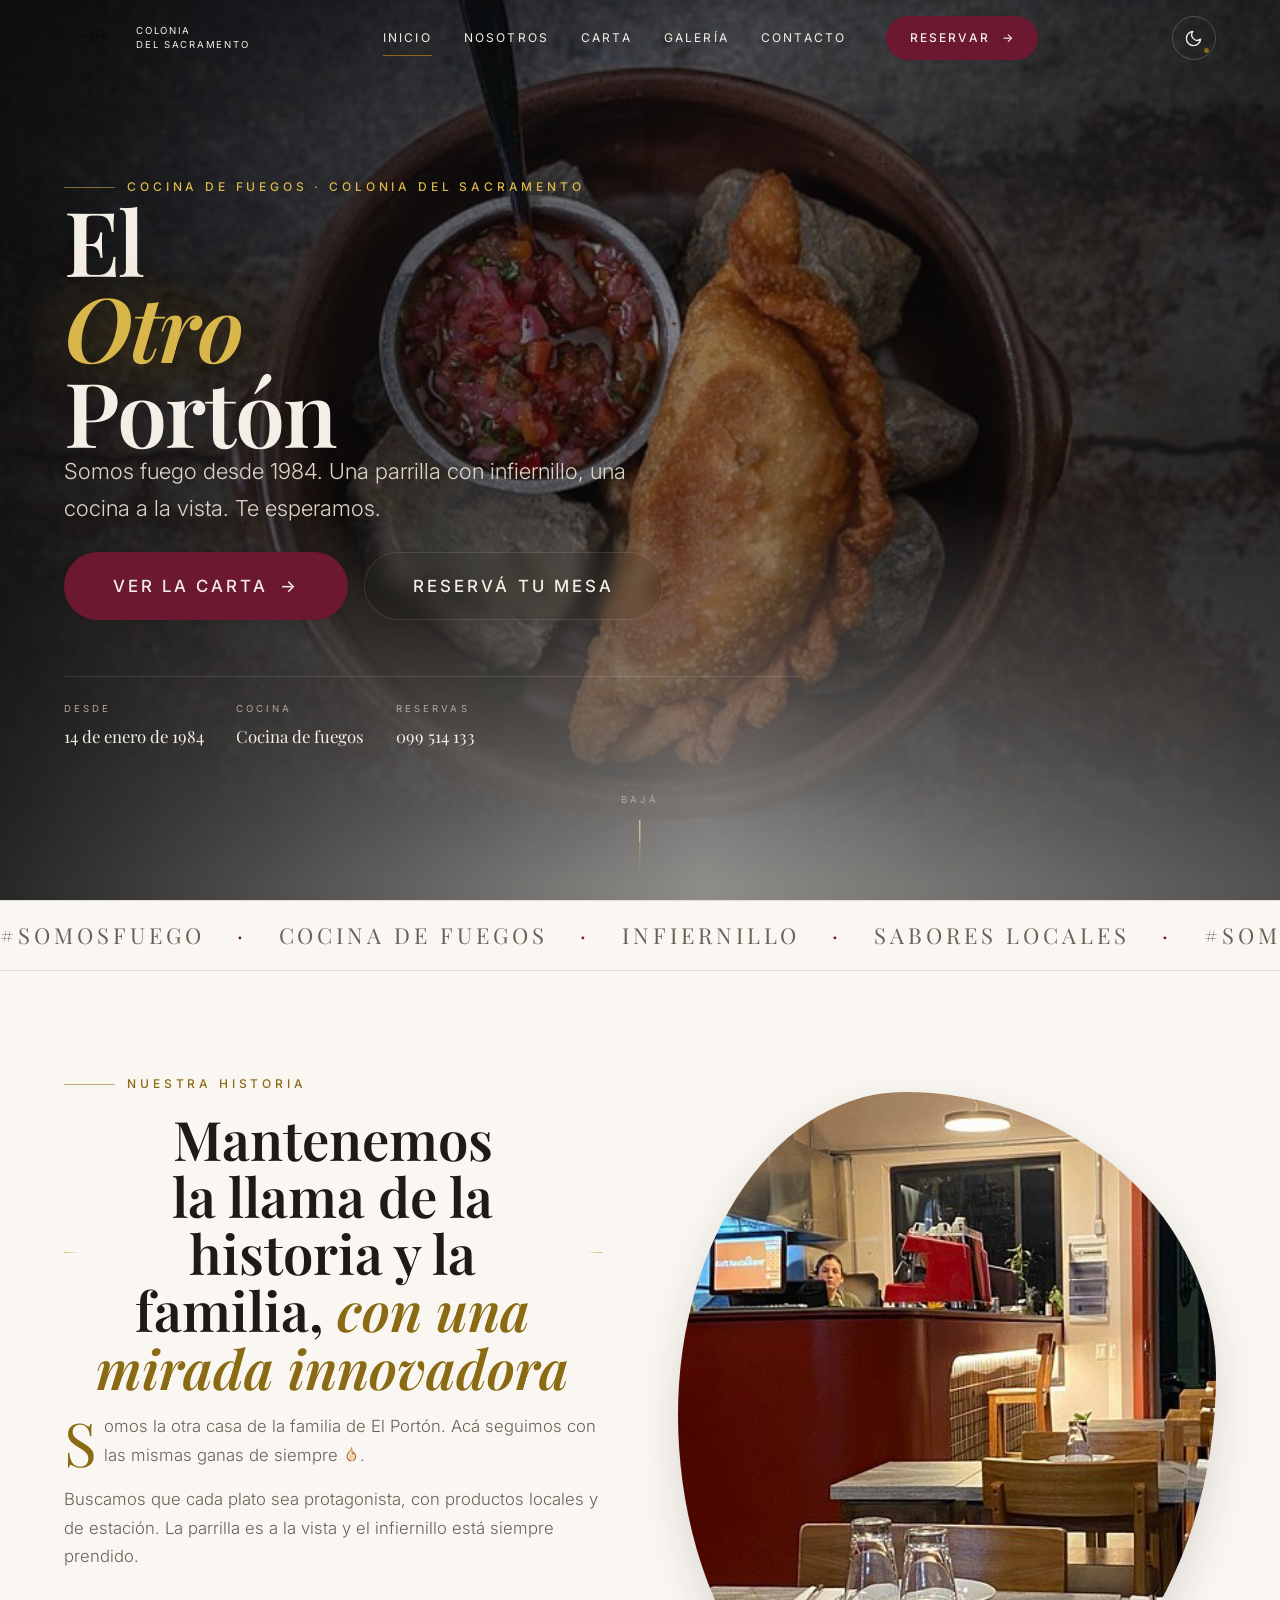
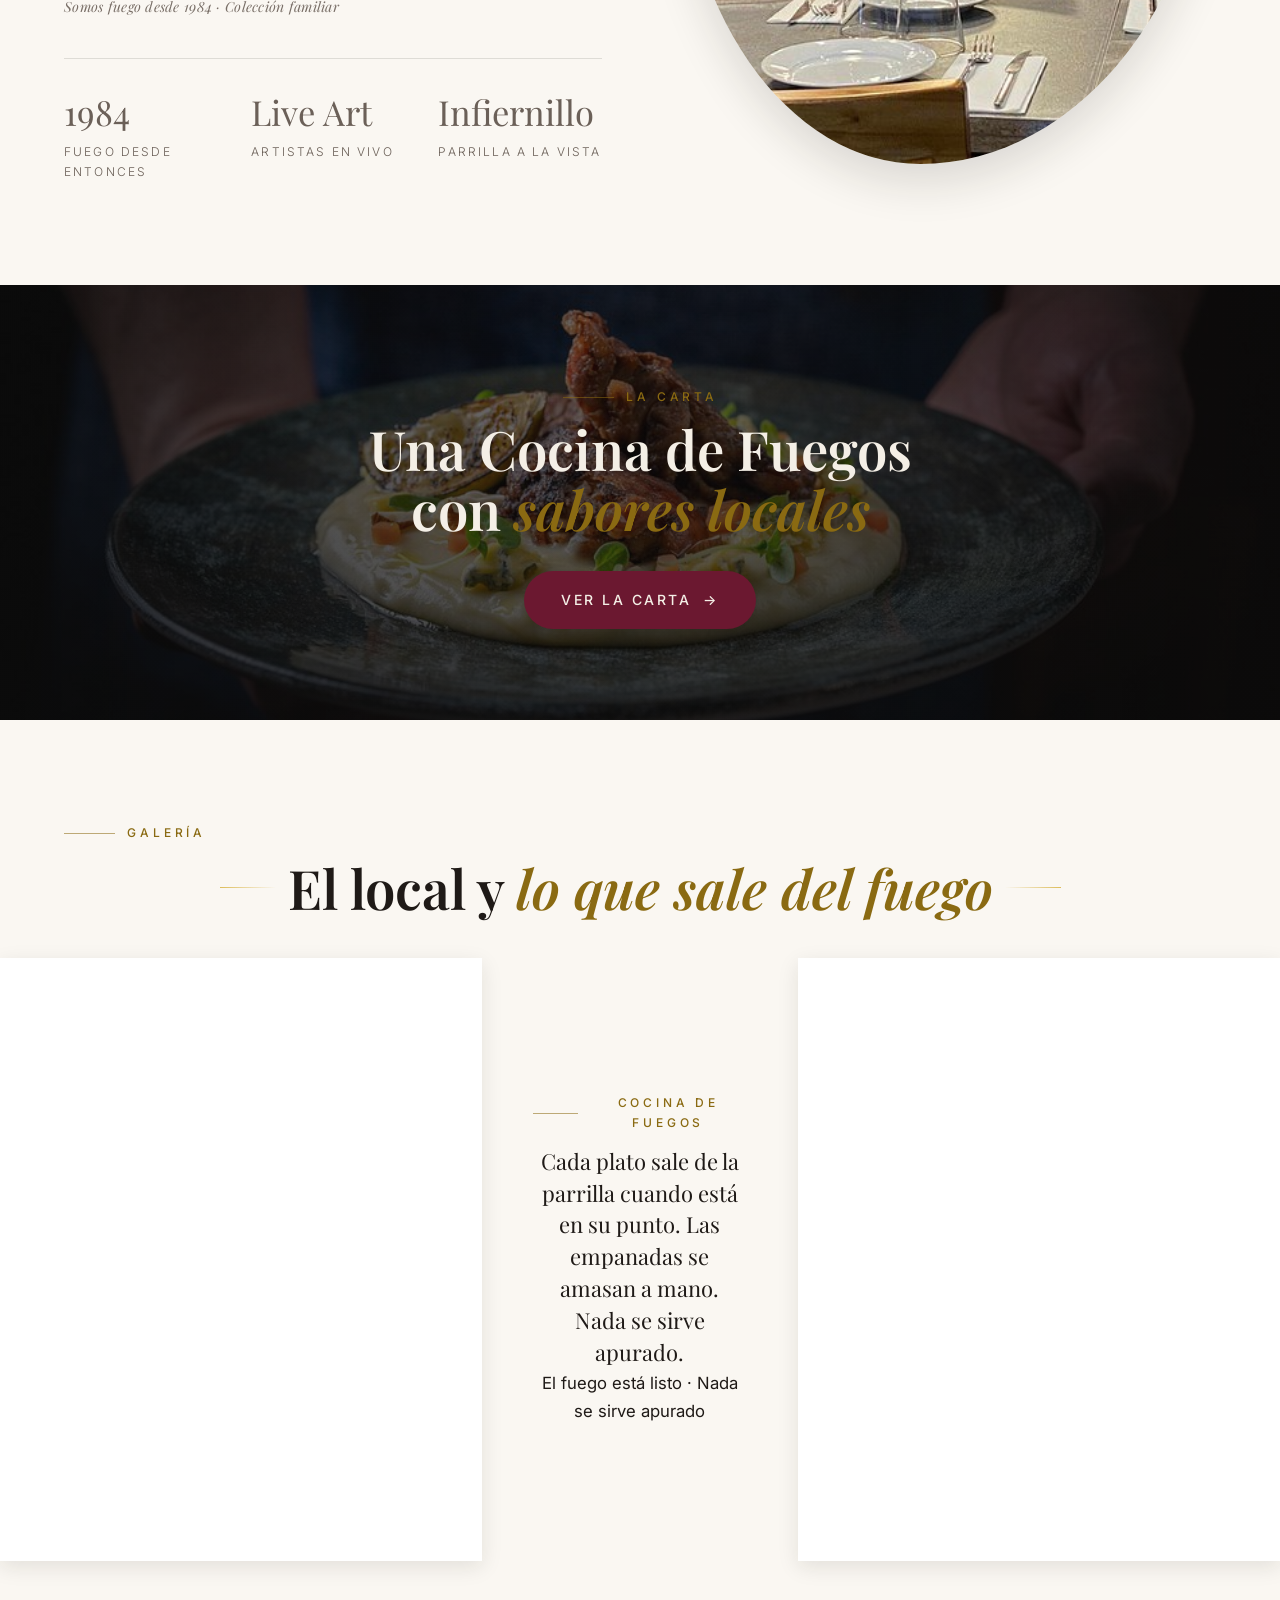
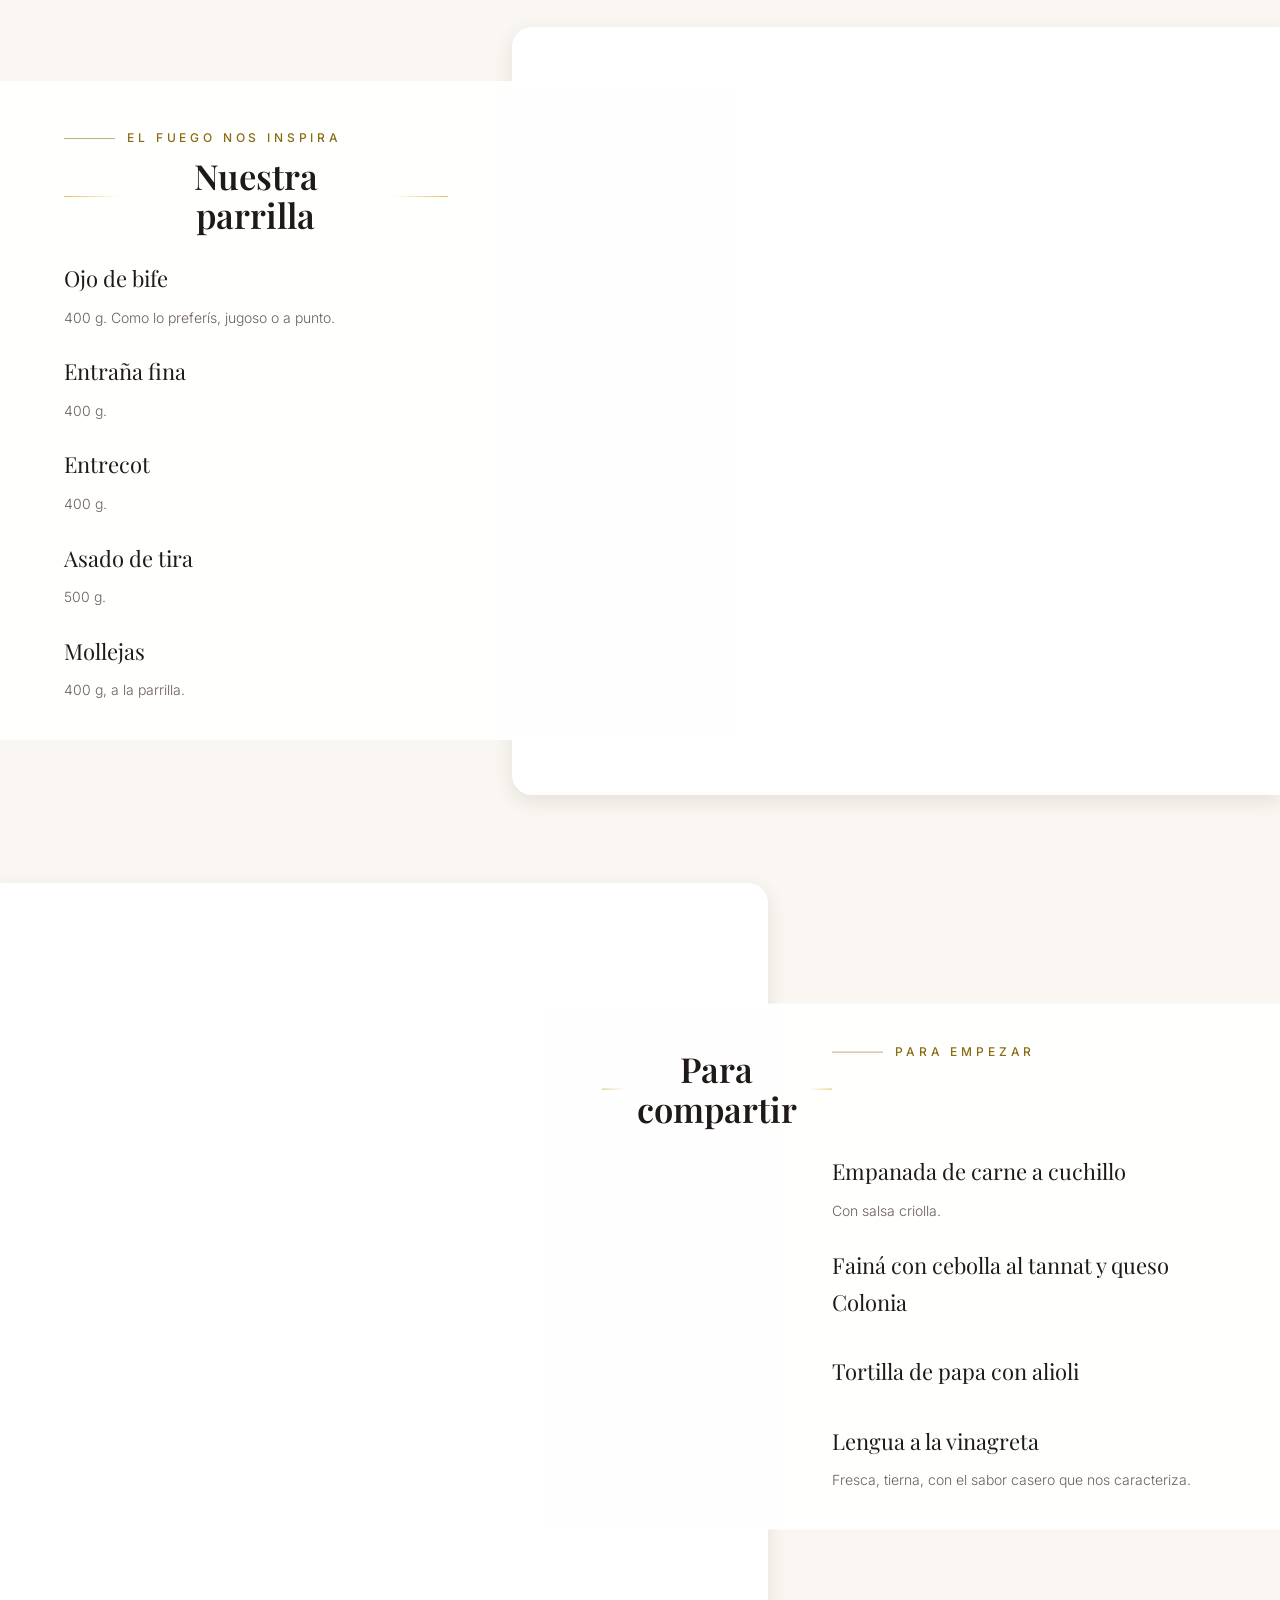
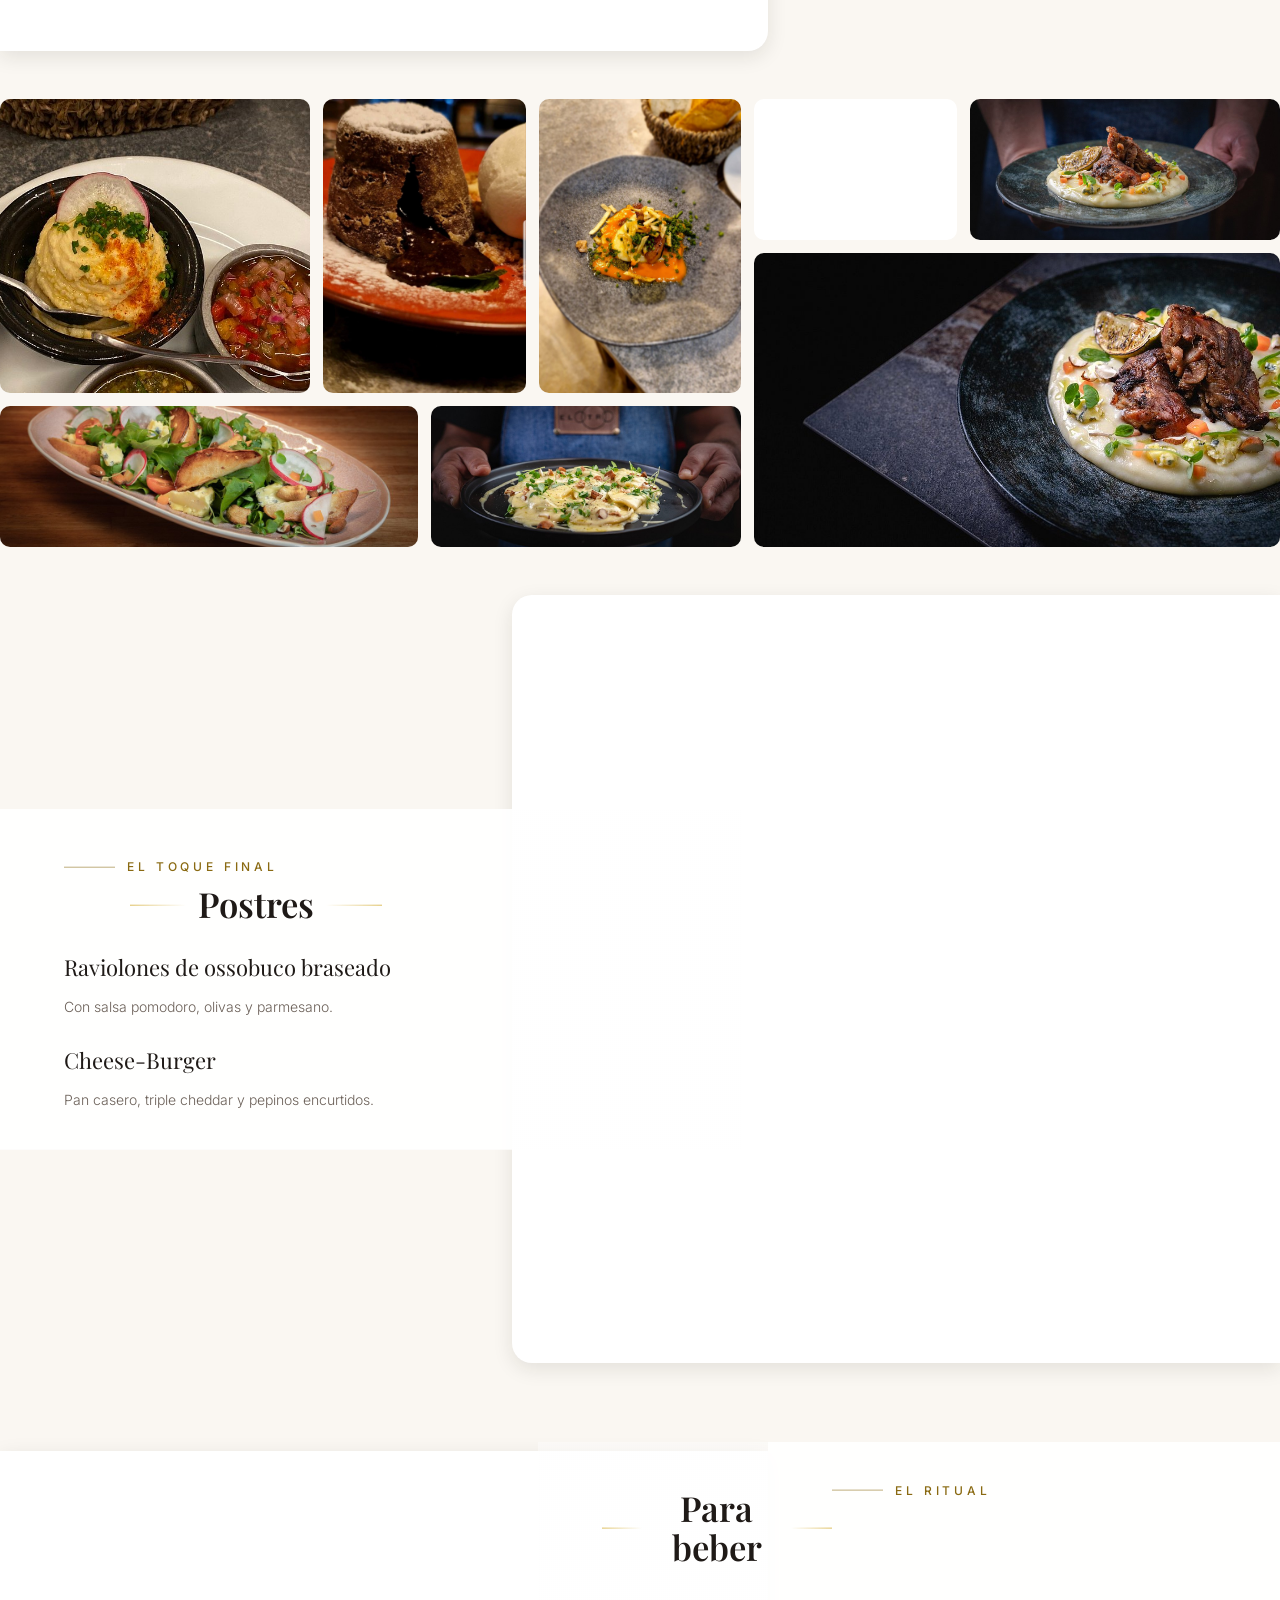
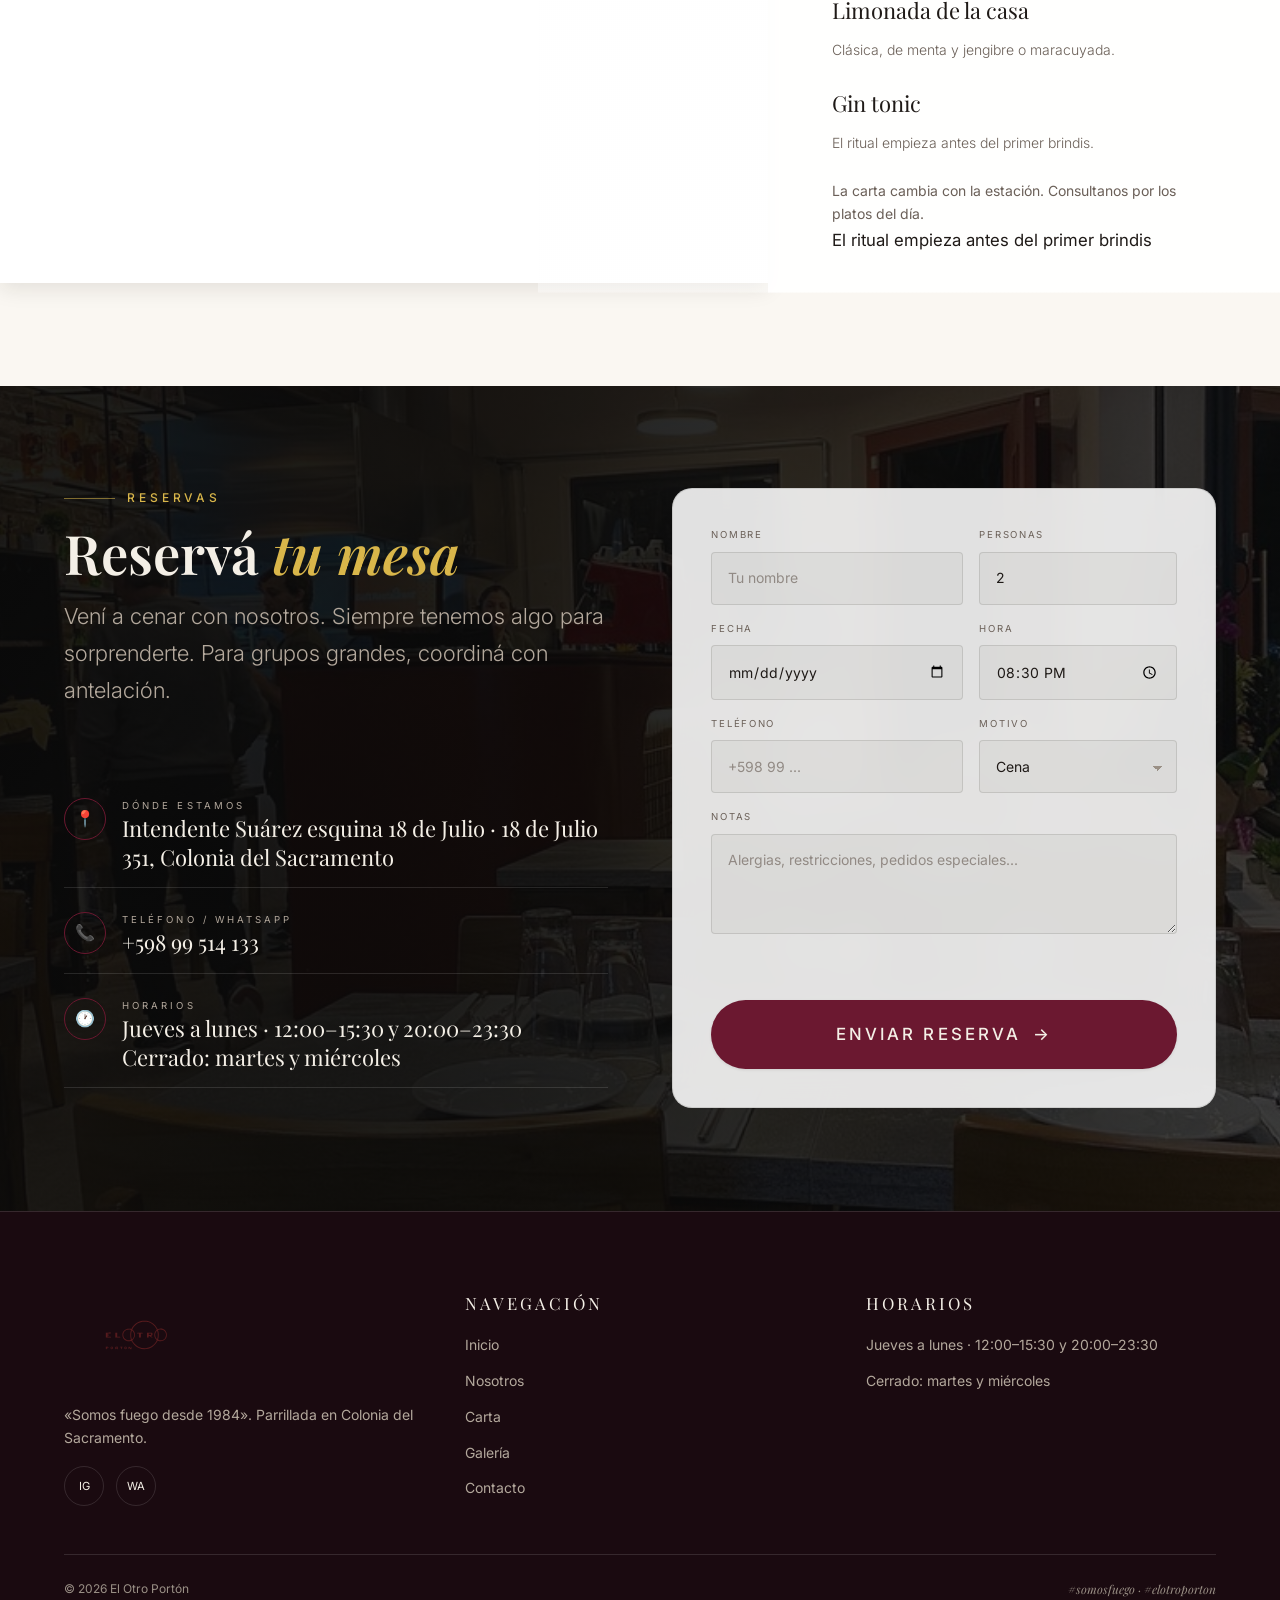
==== commit 64fb1fee: "Orden visual en móvil: filtros fijos, precios alineados y galería limpia" ====
--- a/index.html
+++ b/index.html
@@ -355,7 +355,7 @@
                Es el mismo esquema (lista de platos + foto) pero con la foto
                a la izquierda, para que los dos bloques seguidos no se lean
                igual. En el celular, donde todo se apila en una columna, la
-               lista sigue yendo primero: el texto antes que la foto.
+               foto va primero en ambos bloques (ver `order` en galeria.css).
 
                Usa una foto vertical de las que estaban sin usar en la
                galería: las horizontales no dan la altura que necesita el efecto
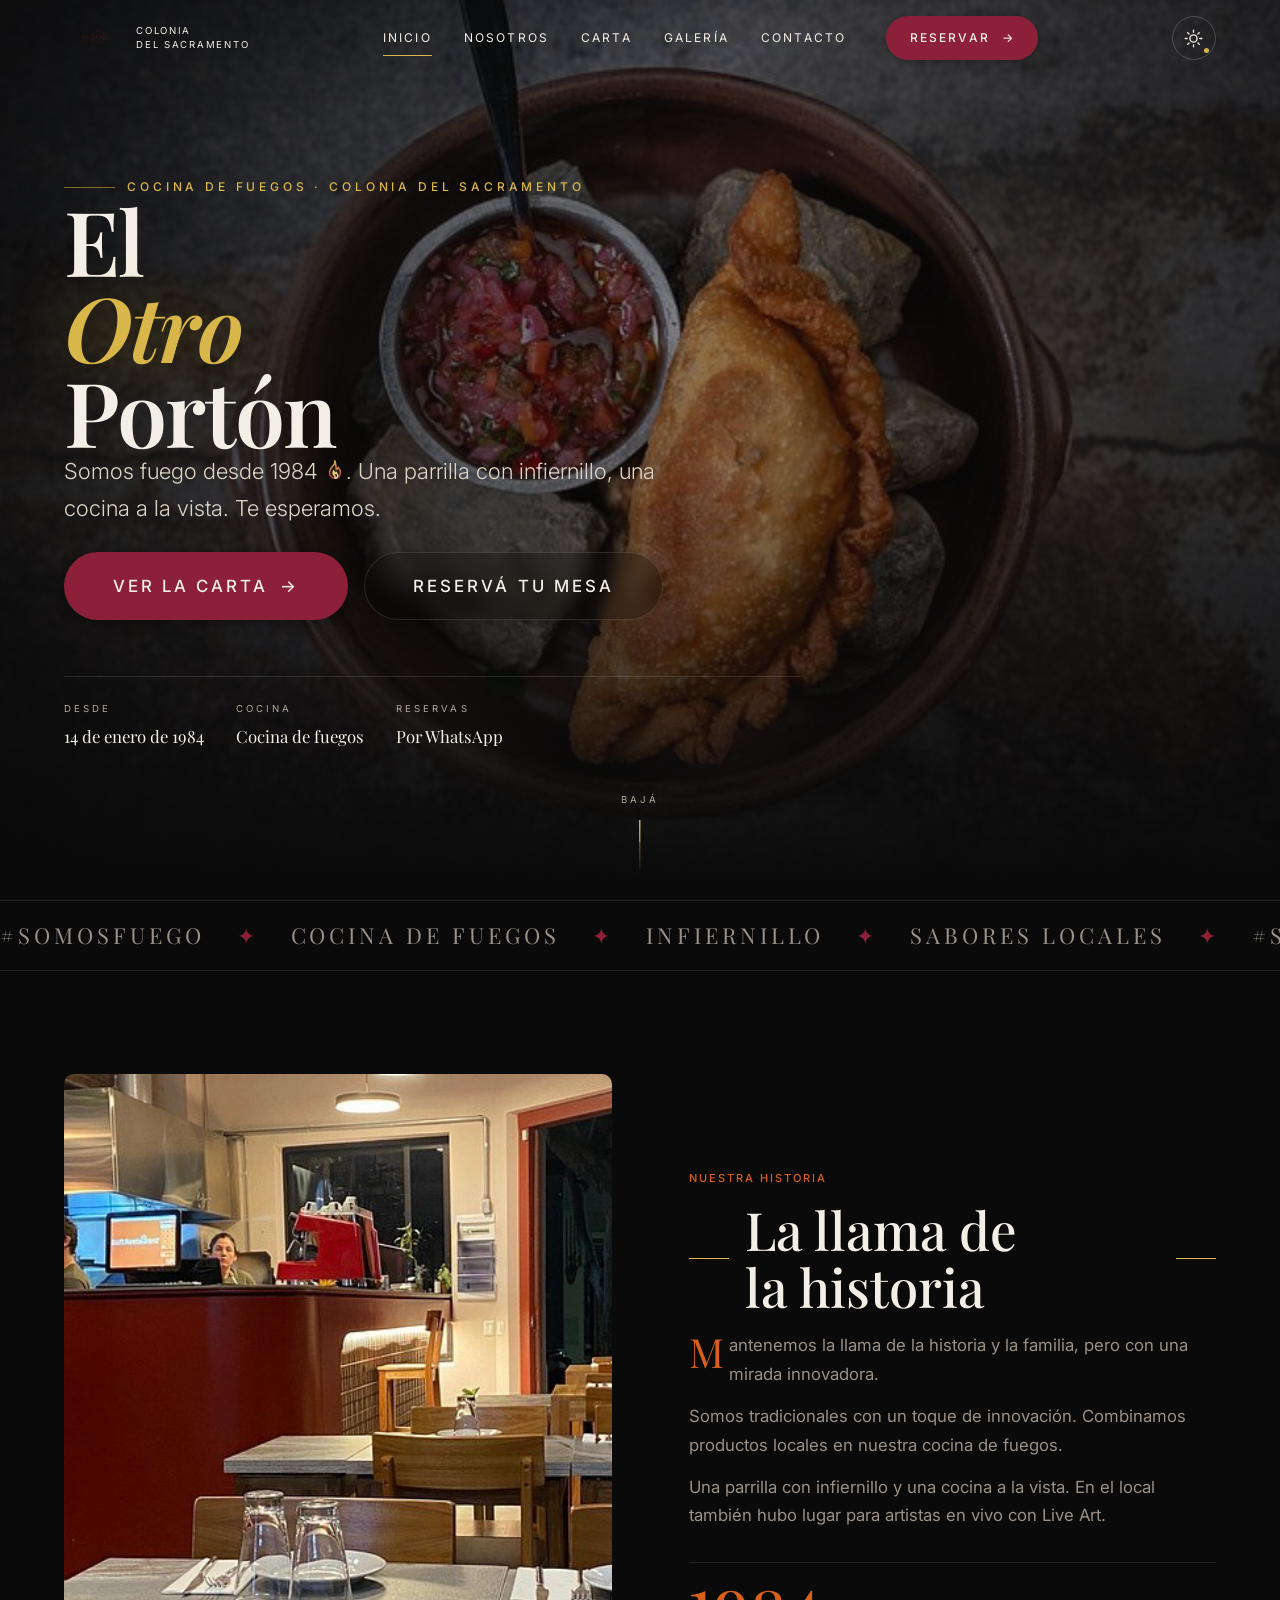
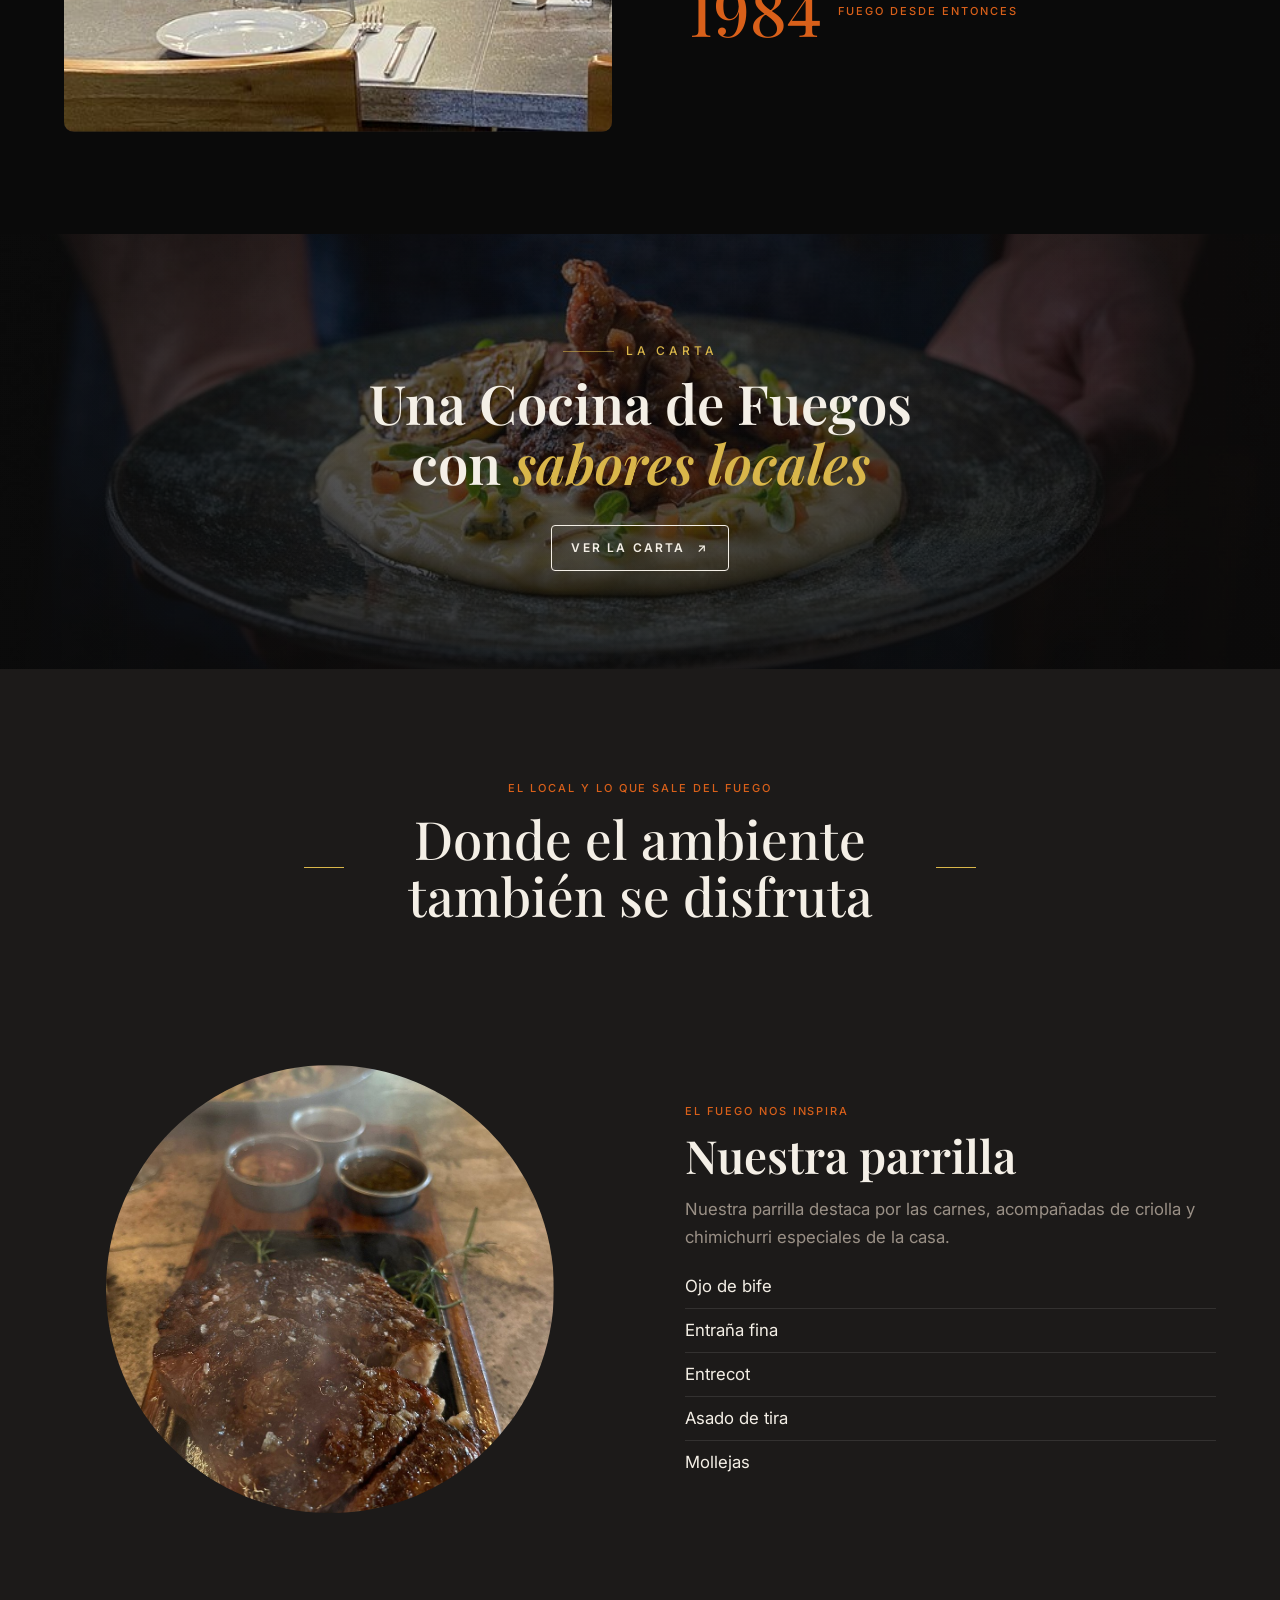
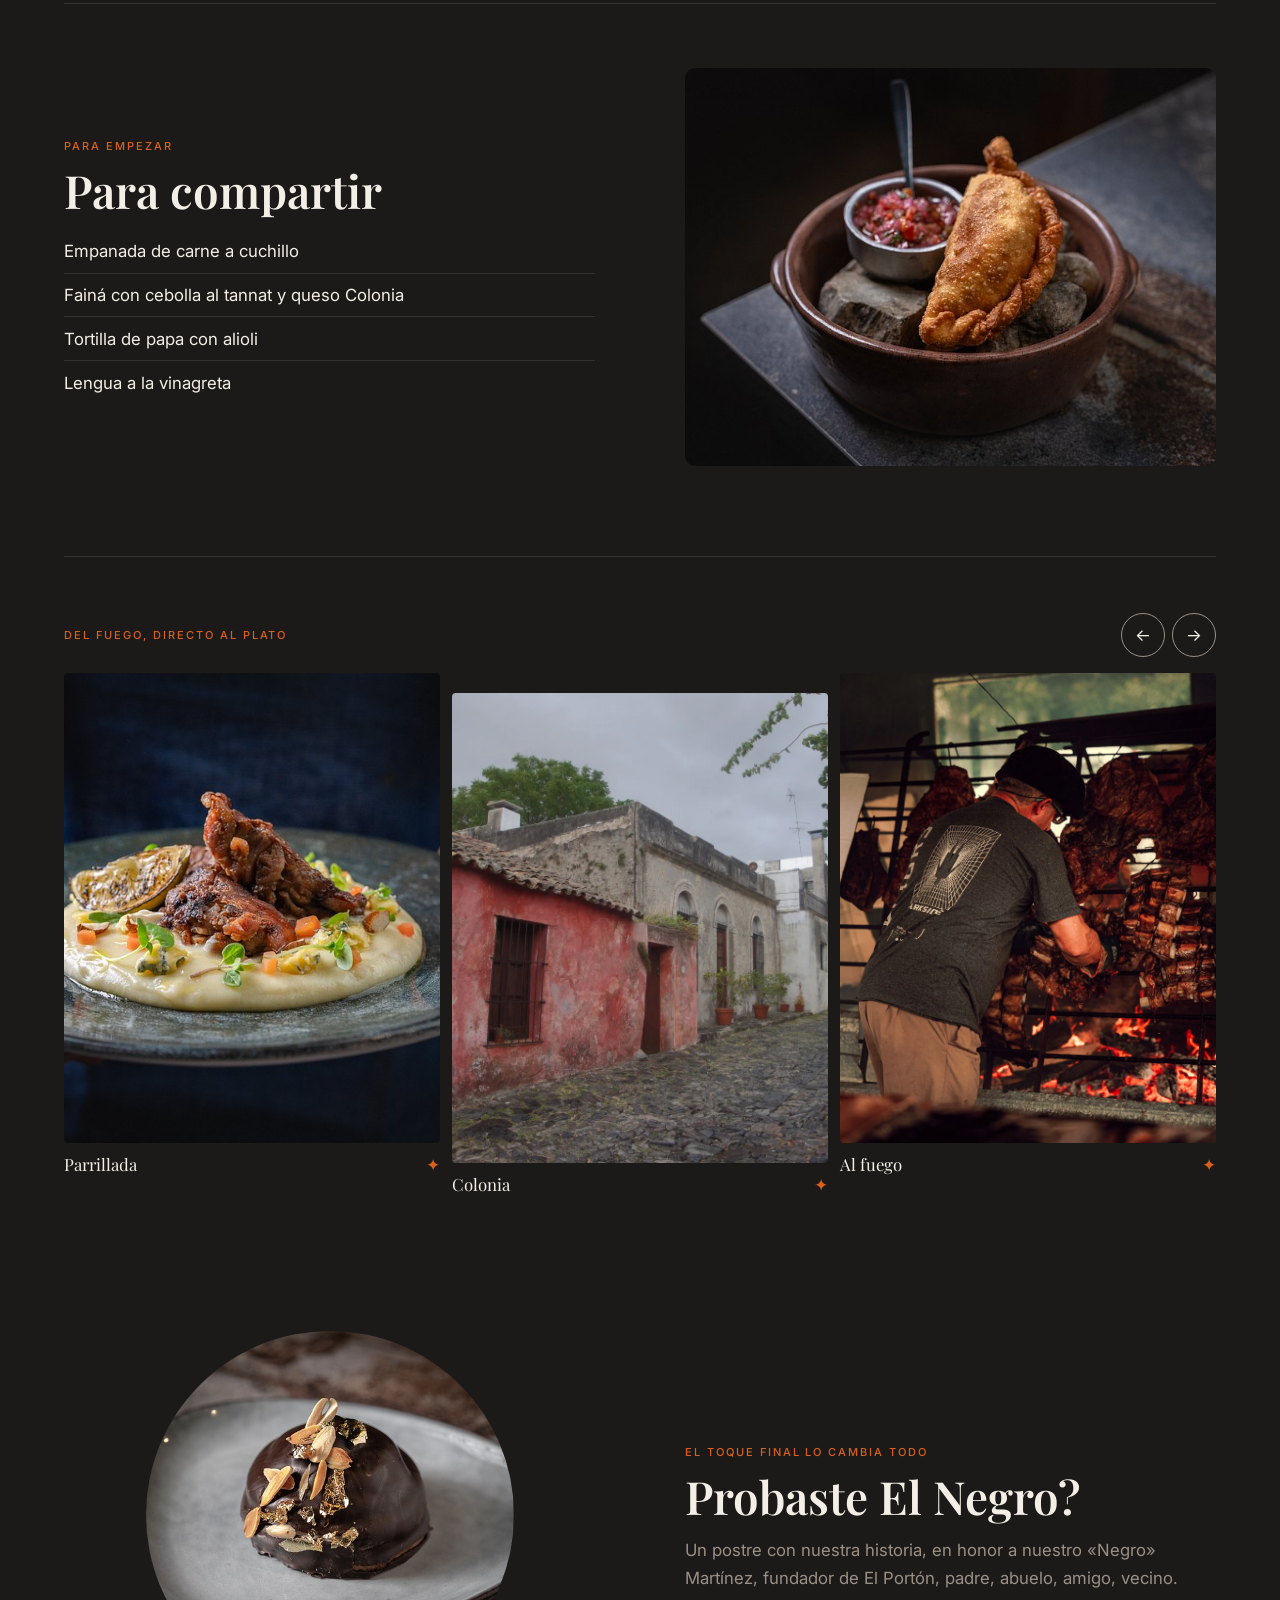
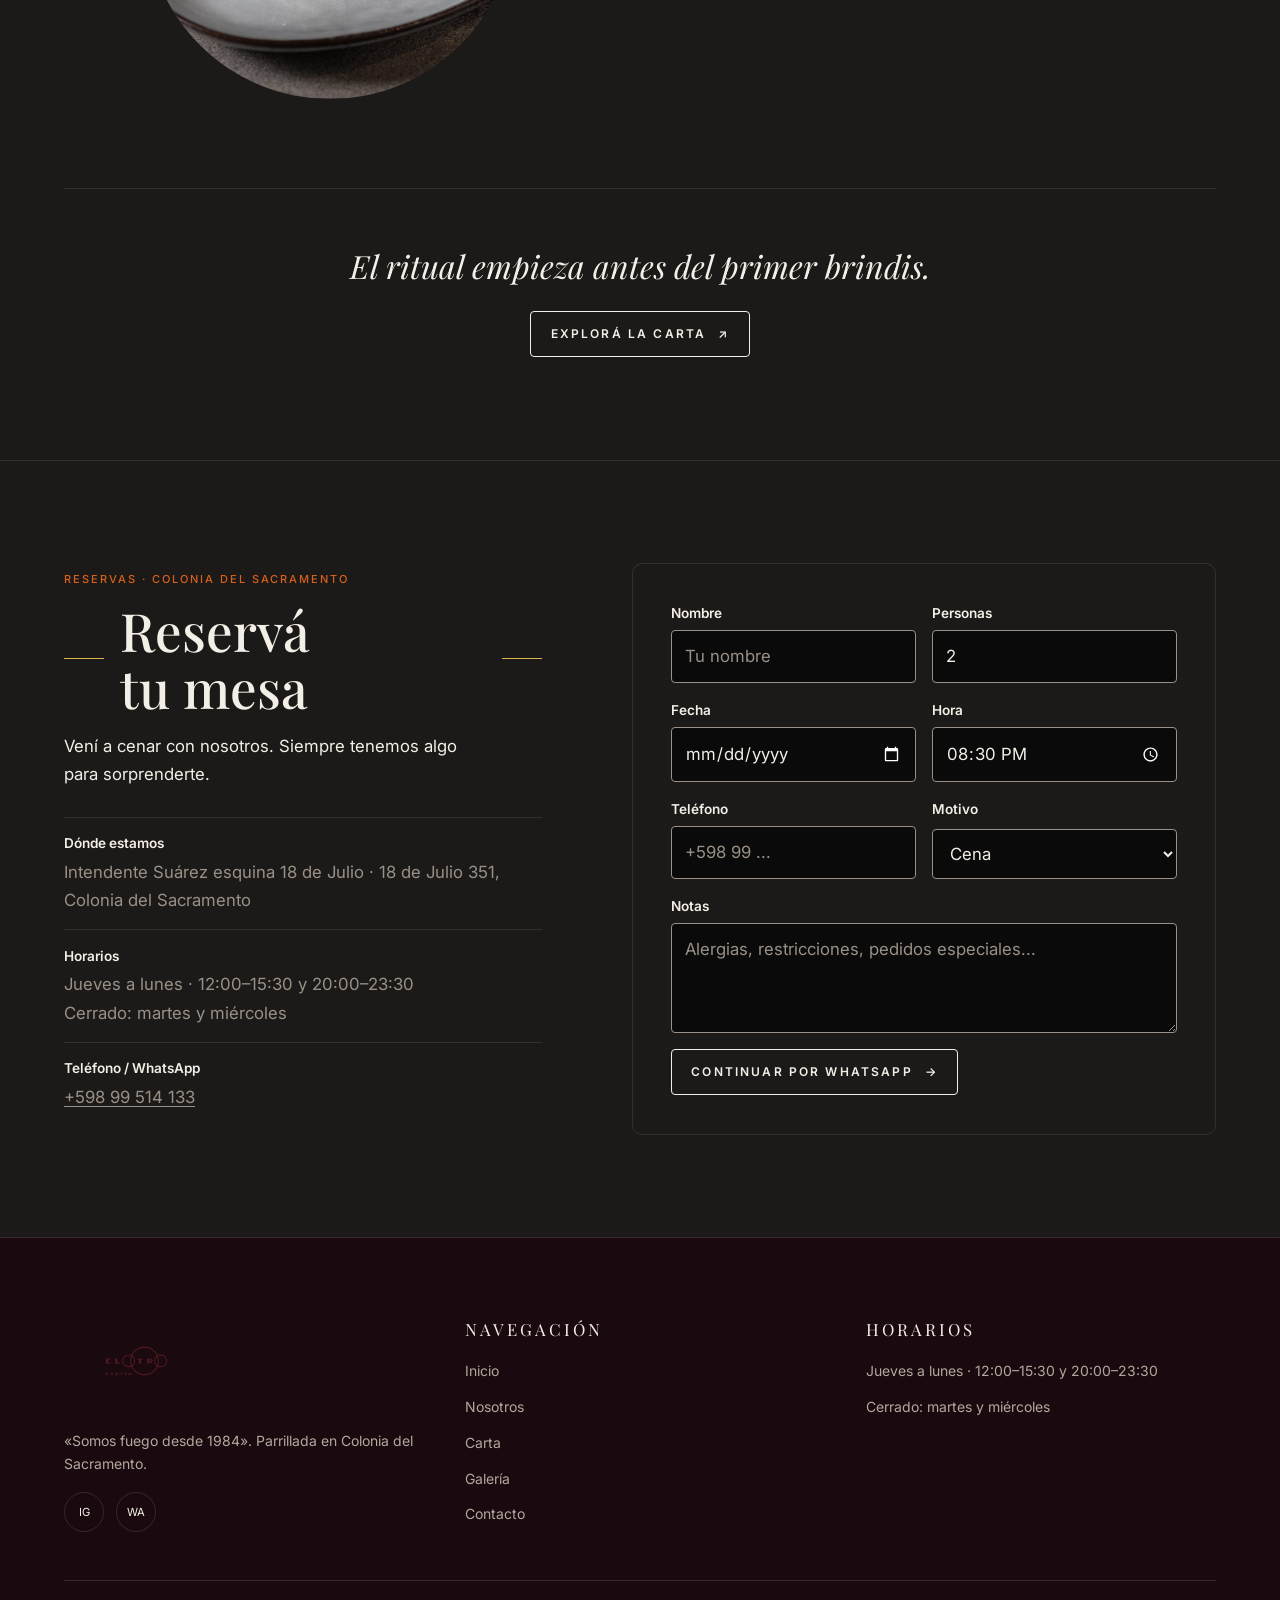
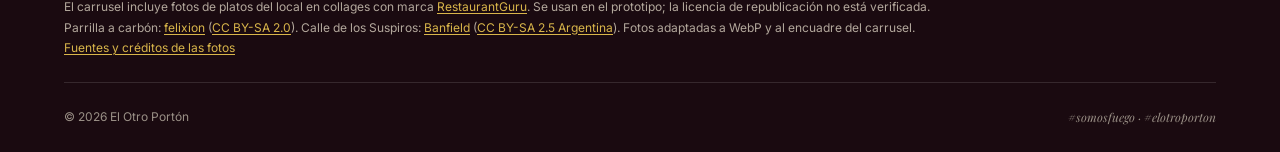
==== commit a1661b78: "Reconstruye El Otro Portón con un diseño mobile-first" ====
--- a/index.html
+++ b/index.html
@@ -15,6 +15,8 @@
   <meta property="og:type" content="restaurant">
 
   <link rel="icon" href="assets/img/log.svg" type="image/svg+xml">
+  <link rel="preconnect" href="https://fonts.googleapis.com">
+  <link rel="preconnect" href="https://fonts.gstatic.com" crossorigin>
   <link rel="stylesheet" href="css/main.css">
 
   <!--
@@ -27,8 +29,7 @@
     Si esto corriera más tarde (desde main.js), el visitante vería un
     destello del tema equivocado al cargar.
 
-    Si no hay nada guardado, no se pone atributo: el CSS resuelve el
-    tema con prefers-color-scheme, así que funciona igual sin este script.
+    Sin preferencia guardada, el tema por defecto es oscuro.
   -->
   <script>
     (function () {
@@ -38,7 +39,7 @@
           document.documentElement.dataset.tema = t;
         }
       } catch (e) {
-        /* Sin almacenamiento: se usa el tema del sistema. */
+        /* Sin almacenamiento: se usa el tema por defecto. */
       }
     })();
   </script>
@@ -134,7 +135,8 @@
           </h1>
 
           <p class="hero__subtitle hero__item">
-            Somos fuego desde 1984. Una parrilla con infiernillo,
+            Somos fuego desde 1984 <svg class="flame-icon" viewBox="0 0 24 24" aria-hidden="true" focusable="false">
+            <defs><linearGradient id="flame-grad" x1="0" y1="0" x2="0" y2="1"><stop offset="0" style="stop-color: var(--c-oro-400)"/><stop offset="1" style="stop-color: var(--c-vino-400)"/></linearGradient></defs><path d="M12 2c.6 3.4-1.7 4.8-3.3 6.6C7 10.5 6 12.3 6 15a6 6 0 0 0 12 0c0-2.6-1.2-4.4-2.6-6-.3 1.5-1.2 2.3-2.1 2.6.4-3.4-1-6.1-1.3-9.6z" style="fill: var(--c-oro-500); fill-opacity: .12; stroke: url(#flame-grad)"/><path d="M12 21a3 3 0 0 0 3-3c0-1.6-1.1-2.6-1.8-3.4-.3.9-.9 1.3-1.5 1.5-.1-1.5-.8-2.5-1.3-3.1-.2.8-.4 1.6-.4 2.5a3 3 0 0 0 2 3z" style="fill: none; stroke: var(--c-oro-300)"/></svg>. Una parrilla con infiernillo,
             una cocina a la vista. Te esperamos.
           </p>
 
@@ -156,7 +158,7 @@
             </div>
             <div class="hero__fact">
               <span class="hero__fact-label">Reservas</span>
-              <span class="hero__fact-value">099 514 133</span>
+              <span class="hero__fact-value">Por WhatsApp</span>
             </div>
           </div>
 
@@ -189,367 +191,120 @@
     </div>
 
 
-    <!-- ========================================================================
-         SOBRE NOSOTROS
-         ======================================================================== -->
-    <section class="section" id="sobre-nosotros">
+    <section class="section historia" id="sobre-nosotros" aria-labelledby="historia-titulo">
+      <div class="container historia__layout">
+        <figure class="editorial-photo historia__foto" data-photo-reveal>
+          <img src="assets/img/caption.jpg" alt="Salón de El Otro Portón, con la cocina a la vista" loading="lazy" decoding="async">
+        </figure>
+        <div class="historia__texto" data-reveal>
+          <p class="eyebrow">Nuestra historia</p>
+          <h2 class="editorial-title" id="historia-titulo"><span>La llama de la historia</span></h2>
+          <p class="historia__intro">Mantenemos la llama de la historia y la familia, pero con una mirada innovadora.</p>
+          <p>Somos tradicionales con un toque de innovación. Combinamos productos locales en nuestra cocina de fuegos.</p>
+          <p>Una parrilla con infiernillo y una cocina a la vista. En el local también hubo lugar para artistas en vivo con Live Art.</p>
+          <div class="historia__fecha">
+            <strong>1984</strong>
+            <span class="eyebrow">Fuego desde entonces</span>
+          </div>
+        </div>
+      </div>
+    </section>
+
+    <section class="transicion transicion--mollejas" aria-label="La carta">
+      <div class="transicion__veil" aria-hidden="true"></div>
+      <div class="container transicion__content" data-reveal>
+        <p class="eyebrow transicion__eyebrow">La carta</p>
+        <h2 class="transicion__title">Una Cocina de Fuegos con <em>sabores locales</em></h2>
+        <a class="btn btn--outline" href="carta.html">Ver la carta <span aria-hidden="true">↗</span></a>
+      </div>
+    </section>
+
+    <section class="section galeria" id="galeria" aria-labelledby="galeria-titulo">
       <div class="container">
-        <div class="about__layout">
-
-          <figure class="about__figure about__figure--recorte" data-reveal="right">
-            <img src="assets/img/caption.jpg" alt="Salón del restaurante El Otro Portón" loading="lazy">
+        <div class="editorial-head" data-reveal>
+          <p class="eyebrow">El local y lo que sale del fuego</p>
+          <h2 class="editorial-title" id="galeria-titulo"><span>Donde el ambiente también se disfruta</span></h2>
+        </div>
+
+        <section class="galeria__bloque galeria__bloque--parrilla" aria-labelledby="galeria-parrilla">
+          <figure class="editorial-photo galeria__circulo" data-photo-reveal>
+            <img src="assets/img/caption_11.jpg" alt="Corte a la parrilla servido sobre una tabla, con salsas de la casa" loading="lazy" decoding="async">
           </figure>
-
-          <div class="about__text">
-            <span class="eyebrow" data-reveal>Nuestra historia</span>
-            <h2 class="section-title titulo-con-regla" data-reveal>
-              <span class="titulo-con-regla__texto">Mantenemos la llama de la historia y la familia, <span class="hl">con una mirada innovadora</span></span>
-            </h2>
-            <p class="about__intro" data-reveal>
-              Somos la otra casa de la familia de El Portón. Acá seguimos con las mismas
-              ganas de siempre <svg class="flame-icon" viewBox="0 0 24 24" aria-hidden="true" focusable="false">
-                <defs><linearGradient id="flame-grad" x1="0" y1="0" x2="0" y2="1"><stop offset="0" style="stop-color: var(--c-oro-400)"/><stop offset="1" style="stop-color: var(--c-vino-400)"/></linearGradient></defs><path d="M12 2c.6 3.4-1.7 4.8-3.3 6.6C7 10.5 6 12.3 6 15a6 6 0 0 0 12 0c0-2.6-1.2-4.4-2.6-6-.3 1.5-1.2 2.3-2.1 2.6.4-3.4-1-6.1-1.3-9.6z" style="fill: var(--c-oro-500); fill-opacity: .12; stroke: url(#flame-grad)"/><path d="M12 21a3 3 0 0 0 3-3c0-1.6-1.1-2.6-1.8-3.4-.3.9-.9 1.3-1.5 1.5-.1-1.5-.8-2.5-1.3-3.1-.2.8-.4 1.6-.4 2.5a3 3 0 0 0 2 3z" style="fill: none; stroke: var(--c-oro-300)"/></svg>.
-            </p>
-            <p data-reveal>
-              Buscamos que cada plato sea protagonista, con productos locales y de
-              estación. La parrilla es a la vista y el infiernillo está siempre prendido.
-            </p>
-
-            <p class="about__microcopia" aria-hidden="true">Somos fuego desde 1984 · Colección familiar</p>
-
-            <div class="about__stats" data-reveal>
-              <div>
-                <p class="about__stat-value">1984</p>
-                <p class="about__stat-label">Fuego desde entonces</p>
-              </div>
-              <div>
-                <p class="about__stat-value">Live Art</p>
-                <p class="about__stat-label">Artistas en vivo</p>
-              </div>
-              <div>
-                <p class="about__stat-value">Infiernillo</p>
-                <p class="about__stat-label">Parrilla a la vista</p>
-              </div>
+          <div class="galeria__texto" data-reveal>
+            <p class="eyebrow">El fuego nos inspira</p>
+            <h3 id="galeria-parrilla">Nuestra parrilla</h3>
+            <p>Nuestra parrilla destaca por las carnes, acompañadas de criolla y chimichurri especiales de la casa.</p>
+            <ul class="galeria__platos" data-platos="parrilla"></ul>
+          </div>
+        </section>
+
+        <section class="galeria__bloque galeria__bloque--entradas" aria-labelledby="galeria-entradas">
+          <figure class="editorial-photo galeria__rectangulo" data-photo-reveal>
+            <img src="assets/img/empanada-de-carne-a-cuchillo.jpg" alt="Empanada de carne a cuchillo con salsa" loading="lazy" decoding="async">
+          </figure>
+          <div class="galeria__texto" data-reveal>
+            <p class="eyebrow">Para empezar</p>
+            <h3 id="galeria-entradas">Para compartir</h3>
+            <ul class="galeria__platos" data-platos="entradas"></ul>
+          </div>
+        </section>
+
+        <div class="mosaico" aria-labelledby="mosaico-titulo">
+          <div class="mosaico__cabecera" data-reveal>
+            <p class="eyebrow" id="mosaico-titulo">Del fuego, directo al plato</p>
+            <div class="mosaico__controles" hidden>
+              <button type="button" aria-controls="mesa-fotos" aria-label="Foto anterior" data-avance="-1">←</button>
+              <button type="button" aria-controls="mesa-fotos" aria-label="Foto siguiente" data-avance="1">→</button>
             </div>
           </div>
-
+          <ul class="mosaico__fotos" id="mesa-fotos" tabindex="0" aria-label="Fotos de la mesa; deslizá para ver más">
+            <li><img src="assets/img/mollejas-con-cremoso.jpg" alt="Mollejas con cremoso de papa y roquefort" loading="lazy" decoding="async"><span>Parrillada <b aria-hidden="true">✦</b></span></li>
+            <li><img src="assets/img/redisenio/galeria-colonia.webp" alt="Calle de los Suspiros, Colonia del Sacramento" loading="lazy" decoding="async"><span>Colonia <b aria-hidden="true">✦</b></span></li>
+            <li><img src="assets/img/redisenio/hero-asado.webp" alt="Imagen ilustrativa de un parrillero avivando el fuego" loading="lazy" decoding="async"><span>Al fuego <b aria-hidden="true">✦</b></span></li>
+            <li><img src="assets/img/redisenio/galeria-brasas.webp" alt="Imagen ilustrativa de una parrilla a carbón" loading="lazy" decoding="async"><span>Brasas <b aria-hidden="true">✦</b></span></li>
+            <li><img src="assets/img/redisenio/galeria-ambiente.webp" alt="Imagen ilustrativa de un salón con luz cálida" loading="lazy" decoding="async"><span>Ambiente <b aria-hidden="true">✦</b></span></li>
+            <li><img src="assets/img/redisenio/galeria-mesa.webp" alt="Imagen ilustrativa de carne asada servida en una fuente" loading="lazy" decoding="async"><span>A la mesa <b aria-hidden="true">✦</b></span></li>
+            <li class="mosaico__collage"><img src="assets/img/redisenio/rg-comida-c73e.webp" alt="Collage de RestaurantGuru con platos, bebidas y una mesa del local" loading="lazy" decoding="async"><span>Platos de la casa <b aria-hidden="true">✦</b></span></li>
+            <li class="mosaico__collage"><img src="assets/img/redisenio/rg-espuma-chocolate-ce13.webp" alt="Collage de RestaurantGuru con platos y bebidas" loading="lazy" decoding="async"><span>Sobremesa <b aria-hidden="true">✦</b></span></li>
+            <li class="mosaico__collage"><img src="assets/img/redisenio/rg-filete-c127.webp" alt="Collage de RestaurantGuru con cortes de carne y guarniciones" loading="lazy" decoding="async"><span>Cortes <b aria-hidden="true">✦</b></span></li>
+            <li class="mosaico__collage"><img src="assets/img/redisenio/rg-food-c394.webp" alt="Collage de RestaurantGuru con carne, tortilla y postre" loading="lazy" decoding="async"><span>De la cocina <b aria-hidden="true">✦</b></span></li>
+            <li class="mosaico__collage"><img src="assets/img/redisenio/rg-platos-c8bc.webp" alt="Collage de RestaurantGuru con platos y guarniciones" loading="lazy" decoding="async"><span>Para compartir <b aria-hidden="true">✦</b></span></li>
+            <li class="mosaico__collage"><img src="assets/img/redisenio/rg-platos-c9c1.webp" alt="Collage de RestaurantGuru con platos y mesas servidas" loading="lazy" decoding="async"><span>En la mesa <b aria-hidden="true">✦</b></span></li>
+          </ul>
+          <p class="sr-only" aria-live="polite" data-mosaico-estado></p>
+        </div>
+
+        <section class="galeria__bloque galeria__bloque--postre" aria-labelledby="galeria-postre">
+          <figure class="editorial-photo galeria__circulo galeria__circulo--postre" data-photo-reveal>
+            <img src="assets/img/el-negro-inspirado-en.jpg" alt="El Negro, postre de la casa" loading="lazy" decoding="async">
+          </figure>
+          <div class="galeria__texto" data-reveal>
+            <p class="eyebrow">El toque final lo cambia todo</p>
+            <h3 id="galeria-postre">Probaste El Negro?</h3>
+            <p>Un postre con nuestra historia, en honor a nuestro «Negro» Martínez, fundador de El Portón, padre, abuelo, amigo, vecino.</p>
+          </div>
+        </section>
+
+        <div class="galeria__cierre" data-reveal>
+          <p>El ritual empieza antes del primer brindis.</p>
+          <a class="btn btn--outline" href="carta.html">Explorá la carta <span aria-hidden="true">↗</span></a>
         </div>
       </div>
     </section>
 
-    <!-- ========================================================================
-         BANDA "LA CARTA" — la única del sitio, antes de "Nosotros"
-         ------------------------------------------------------------------------
-         Arriba del todo, después de la portada. Ya no es un par de bandas
-         pegadas: "El local" se quitó y esta quedó sola abriendo la página. El
-         botón baja a la galería, así que anticipa lo que viene. El efecto es un
-         Ken Burns lento (ver transicion.css), nada de foto clavada. -->
-    <section class="transicion transicion--mollejas">
-      <div class="transicion__veil" aria-hidden="true"></div>
-
-      <div class="container transicion__content">
-        <span class="eyebrow transicion__eyebrow" data-reveal>La carta</span>
-        <h2 class="transicion__title" data-reveal>
-          Una Cocina de Fuegos con <em>sabores locales</em>
-        </h2>
-        <a class="btn btn--primary" href="#galeria" data-reveal>
-          Ver la carta <span class="btn-arrow" aria-hidden="true">→</span>
-        </a>
-      </div>
-    </section>
-
-    <!-- ========================================================================
-         GALERÍA
-         ======================================================================== -->
-    <section class="section" id="galeria">
-      <div class="container">
-
-        <div class="section-head">
-          <span class="eyebrow" data-reveal>Galería</span>
-          <h2 class="section-title titulo-con-regla" data-reveal><span class="titulo-con-regla__texto">El local y <span class="hl">lo que sale del fuego</span></span></h2>
-        </div>
-
-        <!-- Secuencia alternada: angosto, ancho, angosto, ancho, angosto.
-             Los angostos cambian de lado para que el ojo no caiga siempre
-             en el mismo punto.
-
-             Entre foto y foto hay bloques con texto y con platos de la
-             carta, que es lo que evita que la galería sea solo una tira de
-             fotos. Los dos bloques de platos se llenan solos desde
-             js/data/menu.js (ver modules/galeria-menu.js): los destacados
-             y los postres. Si ese archivo no llegara a cargar, esos dos
-             bloques se ocultan solos y no queda un hueco vacío.
-
-             Todas las fotos van de fondo (ver galeria.css) porque es lo
-             único que el navegador puede dejar clavada en la pantalla. Por
-             eso la descripción va en el marco, con role="img".
-
-             Y van con data-reveal="fade" y no "scale": cualquier transform
-             o will-change rompe el efecto de foto clavada. Ver la nota en
-             css/components/animations.css. -->
-        <div class="gallery">
-
-          <!-- LA COCINA · dos fotos con el texto en el medio
-
-               Abre la galería, antes del bloque de "Del fuego". Antes iba en el
-               medio, entre la parrilla y las entradas, para partir en dos la
-               serie de bloques de platos. Ahora abre: el texto de cómo se
-               cocina entra primero y da el tono antes de mostrar los platos.
-
-               Es una sección propia y no un <div> más de la galería porque se
-               sangra a pantalla completa: tiene su propio relleno y no el de
-               los bloques de adentro. -->
-          <section class="cocina" aria-labelledby="cocina-titulo">
-            <div class="galeria-bloque galeria-bloque--costuras">
-
-              <figure class="gallery__item gallery__item--costura gallery__item--empanada"
-                      role="img" aria-label="Empanadas de carne a cuchillo con salsa criolla"
-                      data-reveal="fade">
-                <figcaption class="gallery__caption">Empanadas</figcaption>
-              </figure>
-
-              <div class="galeria-centro" data-reveal="fade">
-                <span class="eyebrow">Cocina de fuegos</span>
-                <h2 class="galeria-centro__texto" id="cocina-titulo">
-                  Cada plato sale de la parrilla cuando está en su punto. Las empanadas
-                  se amasan a mano. Nada se sirve apurado.
-                </h2>
-                <p class="galeria-centro__micro" aria-hidden="true">El fuego está listo · Nada se sirve apurado</p>
-              </div>
-
-              <figure class="gallery__item gallery__item--costura gallery__item--tortilla"
-                      role="img" aria-label="Tortilla española con alioli de ajo y huevo"
-                      data-reveal="fade">
-                <figcaption class="gallery__caption">Tortilla de papa con alioli</figcaption>
-              </figure>
-
-            </div>
-          </section>
-
-          <!-- BLOQUE 1 · la parrilla, al lado de la foto de la parrilla.
-               Cada categoría queda junto a la foto que la representa: se lee
-               mejor que una lista de platos suelta, y la foto sola no dice
-               nada de lo que se cocina.
-
-               Ojo con el valor de data-platos: es la CLAVE de la categoría en
-               js/data/menu.js, no la etiqueta que se ve. La de la parrilla es
-               "parrilla" y su etiqueta es "Parrillada". Con la palabra
-               equivocada el bloque se oculta solo y no se ve por qué. -->
-          <section class="galeria-bloque galeria-bloque--pareja"
-                   aria-labelledby="galeria-parrillada-titulo">
-            <div class="galeria-lista" data-reveal="fade">
-              <span class="eyebrow">EL FUEGO NOS INSPIRA</span>
-              <h3 class="galeria-bloque__titulo titulo-con-regla" id="galeria-parrillada-titulo">Nuestra parrilla</h3>
-              <ul class="galeria-platos" data-platos="parrilla"></ul>
-            </div>
-
-            <figure class="gallery__item gallery__item--pareja gallery__item--costillar"
-                    role="img" aria-label="Carnes asándose en la parrilla con infiernillo"
-                    data-reveal="fade">
-            </figure>
-          </section>
-
-
-          <!-- BLOQUE 1b · las entradas, con la foto al revés que en el
-               bloque de la parrilla.
-               Es el mismo esquema (lista de platos + foto) pero con la foto
-               a la izquierda, para que los dos bloques seguidos no se lean
-               igual. En el celular, donde todo se apila en una columna, la
-               foto va primero en ambos bloques (ver `order` en galeria.css).
-
-               Usa una foto vertical de las que estaban sin usar en la
-               galería: las horizontales no dan la altura que necesita el efecto
-               de foto clavada, y con el panel montado encima tapaban la foto. -->
-          <section class="galeria-bloque galeria-bloque--pareja galeria-bloque--pareja-inversa"
-                   aria-labelledby="galeria-entradas-titulo">
-
-            <figure class="gallery__item gallery__item--pareja gallery__item--picos gallery__item--circulo"
-                    role="img" aria-label="Plato con papas y pan, recién salido de la cocina"
-                    data-reveal="fade">
-            </figure>
-
-            <div class="galeria-lista" data-reveal="fade">
-              <span class="eyebrow">Para empezar</span>
-              <h3 class="galeria-bloque__titulo titulo-con-regla" id="galeria-entradas-titulo">Para compartir</h3>
-              <ul class="galeria-platos" data-platos="entradas"></ul>
-            </div>
-          </section>
-
-          <!-- EL MOSAICO · contraste con las fotos de efecto
-
-               Estas van al revés que las de arriba: NO tienen efecto de
-               scroll. El contraste no viene del movimiento sino del tamaño:
-               son chicas, de distintas proporciones, y ahí la vista se para
-               un momento antes de volver a las fotos grandes.
-
-               El mosaico es de celdas desiguales, no de cuadros iguales. Con
-               todas del mismo tamaño se lee como una tabla y deja de tener
-               gracia; lo que hace que funcione es que ninguna tiene el mismo
-               ancho que la de al lado.
-
-               La grilla es de 12 columnas y cada celda dice cuántas ocupa con
-               su clase. La suma de cada fila tiene que dar JUSTO 12, si no
-               quedan huecos al final de la línea y el mosaico se descuadra.
-               Estas ocho celdas cierran así:
-
-                 Fila 1:  3 + 2 + 2 + 2 + 3   = 12
-                 Fila 2:  3 + 2 + 2 + 5       = 12   (las tres primeras
-                                                        siguen bajando)
-                 Fila 3:  5 + 4 + 3           = 12   (la de 5 sigue)
-
-               Las celdas de dos filas se anotan una sola vez: si se las contara
-               dos veces, la cuenta no cerraría. Y las dos últimas son de una
-               fila sola porque, si bajaran dos, abrirían una cuarta fila que
-               quedaría a medio llenar.
-
-               Con fotos de ejemplo: van a entrar las definitivas del
-               restaurante, y para cambiar una alcanza con reemplazar el
-               `src` y el `alt`. Las imágenes están todas en `assets/img/`. -->
-
-          <div class="mosaico" data-reveal="fade">
-            <figure class="mosaico__celda mosaico__celda--3x2">
-              <img src="assets/img/caption_10.jpg" alt="Platos de la casa servidos para compartir" loading="lazy" decoding="async">
-            </figure>
-
-            <figure class="mosaico__celda mosaico__celda--2x2">
-              <img src="assets/img/caption_12.jpg" alt="Postre de chocolate con dulce de leche" loading="lazy" decoding="async">
-            </figure>
-
-            <figure class="mosaico__celda mosaico__celda--2x2">
-              <img src="assets/img/caption_13.jpg" alt="Plato de temporada con Shooting Star y microgreens" loading="lazy" decoding="async">
-            </figure>
-
-            <figure class="mosaico__celda mosaico__celda--2x1">
-              <img src="assets/img/caption_3.jpg" alt="Parrillada con guarnición" loading="lazy" decoding="async">
-            </figure>
-
-            <figure class="mosaico__celda mosaico__celda--3x1">
-              <img src="assets/img/mollejas-con-cremoso.jpg" alt="Mollejas con cremoso" loading="lazy" decoding="async">
-            </figure>
-
-            <figure class="mosaico__celda mosaico__celda--5x2">
-              <img src="assets/img/port.jpg" alt="Plato de la casa, servido en mesa" loading="lazy" decoding="async">
-            </figure>
-
-            <figure class="mosaico__celda mosaico__celda--4x1">
-              <img src="assets/img/ensalada-de-estacion.jpg" alt="Ensalada de estación" loading="lazy" decoding="async">
-            </figure>
-
-            <figure class="mosaico__celda mosaico__celda--3x1">
-              <img src="assets/img/tortellinis-de-espinaca.jpg" alt="Tortellinis de espinaca" loading="lazy" decoding="async">
-            </figure>
-          </div>
-
-          <!-- BLOQUE 3 · los postres a la izquierda y una foto con el efecto
-               clavado a la derecha -->
-          <section class="galeria-bloque galeria-bloque--pareja"
-                   aria-labelledby="galeria-postres-titulo">
-            <div class="galeria-lista" data-reveal="fade">
-              <span class="eyebrow">El toque final</span>
-              <h3 class="galeria-bloque__titulo titulo-con-regla" id="galeria-postres-titulo">Postres</h3>
-              <ul class="galeria-platos" data-platos="especiales"></ul>
-            </div>
-
-            <figure class="gallery__item gallery__item--pareja gallery__item--negro"
-                    role="img" aria-label="El Negro, postre en homenaje a Rubén «El Negro» Martínez"
-                    data-reveal="fade">
-              <figcaption class="gallery__caption">El Negro</figcaption>
-            </figure>
-          </section>
-
-          <!-- LAS BEBIDAS · el bloque de pareja de siempre, pero con la foto
-               grande del final
-
-               Es el mismo esquema que la parrilla, las entradas y los postres:
-               la foto de un lado, el panel de vidrio con el texto montado
-               encima desde el borde contrario. Pero esta vez la foto no es la
-               cuadrada de media pantalla, sino la imagen ancha que ya estaba
-               abajo, a todo el ancho. Esa foto era el remate de la galería y
-               achicarla a media pantalla la perdía, así que ocupa las dos
-               columnas de la grilla y el panel se le monta encima.
-
-               El reparto del panel no cambia: el mismo ancho, la misma franja
-               de vidrio de 18vw sobre la foto y el resto opaco con el texto. Lo
-               único que cambia es qué hay detrás de la parte opaca: en vez del
-               fondo de la página, la foto. Como el panel es opaco, no se nota.
-
-               Va en el turno de la invertida (foto a la izquierda, texto a la
-               derecha) porque es el que sigue después del bloque de postres.
-
-               La foto no lleva pie: el de "Postre de la casa" era de la foto
-               sola y acá el bloque es el de las bebidas, y sobre un panel de
-               vidrio ese pie no se lee (ver galeria.css). -->
-          <section class="galeria-bloque galeria-bloque--pareja galeria-bloque--pareja-inversa galeria-bloque--ancha"
-                   aria-labelledby="galeria-bebidas-titulo">
-            <div class="galeria-lista" data-reveal="fade">
-              <span class="eyebrow">El ritual</span>
-              <h3 class="galeria-bloque__titulo titulo-con-regla" id="galeria-bebidas-titulo">Para beber</h3>
-              <ul class="galeria-platos" data-platos="bebidas"></ul>
-              <p class="galeria-bloque__nota">
-                La carta cambia con la estación. Consultanos por los platos del día.
-              </p>
-              <p class="galeria-bloque__micro" aria-hidden="true">El ritual empieza antes del primer brindis</p>
-            </div>
-
-            <figure class="gallery__item gallery__item--ancha gallery__item--calabaza"
-                    role="img" aria-label="Calabaza asada con queso y semillas, en un plato negro"
-                    data-reveal="fade">
-            </figure>
-          </section>
-
-        </div>
-
-      </div>
-    </section>
-
-    <!-- ========================================================================
-         CONTACTO Y RESERVAS (js/modules/contacto.js)
-         ======================================================================== -->
-    <section class="contacto" id="contacto">
-      <img class="contacto__bg" src="assets/img/caption.jpg" alt="" aria-hidden="true" loading="lazy">
-      <div class="contacto__veil" aria-hidden="true"></div>
-
-      <div class="container contacto__layout">
-
-        <div class="contacto__info">
-          <div class="section-head" data-reveal>
-            <span class="eyebrow">Reservas</span>
-            <h2 class="section-title">Reservá <span class="hl">tu mesa</span></h2>
-            <p class="lead">
-              Vení a cenar con nosotros. Siempre tenemos algo para sorprenderte. Para
-              grupos grandes, coordiná con antelación.
-            </p>
-          </div>
-
-          <div class="info-item" data-reveal>
-            <span class="info-item__icon" aria-hidden="true">📍</span>
-            <div>
-              <p class="info-item__label">Dónde estamos</p>
-              <p class="info-item__value">Intendente Suárez esquina 18 de Julio · 18 de Julio 351, Colonia del Sacramento</p>
-            </div>
-          </div>
-
-          <div class="info-item" data-reveal data-reveal-delay="1">
-            <span class="info-item__icon" aria-hidden="true">📞</span>
-            <div>
-              <p class="info-item__label">Teléfono / WhatsApp</p>
-              <p class="info-item__value"><a href="tel:+59899514133">+598 99 514 133</a></p>
-            </div>
-          </div>
-
-          <div class="info-item" data-reveal data-reveal-delay="2">
-            <span class="info-item__icon" aria-hidden="true">🕐</span>
-            <div>
-              <p class="info-item__label">Horarios</p>
-              <p class="info-item__value">
-                Jueves a lunes · 12:00–15:30 y 20:00–23:30<br>
-                Cerrado: martes y miércoles
-              </p>
-            </div>
-          </div>
-        </div>
-
-        <form class="form" id="reservas" novalidate data-reveal="right">
+    <section class="section reservas" id="contacto" aria-labelledby="reservas-titulo">
+      <div class="container reservas__layout">
+        <div data-reveal>
+          <p class="eyebrow">Reservas · Colonia del Sacramento</p>
+          <h2 class="editorial-title" id="reservas-titulo"><span>Reservá tu mesa</span></h2>
+          <p class="reservas__intro">Vení a cenar con nosotros. Siempre tenemos algo para sorprenderte.</p>
+          <dl class="reservas__datos">
+            <div><dt>Dónde estamos</dt><dd data-restaurante="direccion">Intendente Suárez esquina 18 de Julio · 18 de Julio 351, Colonia del Sacramento</dd></div>
+            <div><dt>Horarios</dt><dd><span data-restaurante="horario">Jueves a lunes · 12:00–15:30 y 20:00–23:30</span><br><span data-restaurante="cierre">Cerrado: martes y miércoles</span></dd></div>
+            <div><dt>Teléfono / WhatsApp</dt><dd><a href="tel:+59899514133">+598 99 514 133</a></dd></div>
+          </dl>
+        </div>
+        <form class="form" id="reservas" novalidate aria-label="Solicitar reserva por WhatsApp" data-reveal>
           <div class="field">
             <label class="field__label" for="nombre">Nombre</label>
             <input class="field__input" type="text" id="nombre" name="nombre" placeholder="Tu nombre" autocomplete="name">
@@ -592,25 +347,12 @@
 
           <p class="form__status" role="status" aria-live="polite"></p>
 
-          <button class="btn btn--primary btn--lg form__submit" type="submit">
-            Enviar reserva <span class="btn-arrow" aria-hidden="true">→</span>
+          <button class="btn btn--outline form__submit" type="submit">
+            Continuar por WhatsApp <span class="btn-arrow" aria-hidden="true">→</span>
           </button>
         </form>
-
       </div>
     </section>
-
-  <!-- ========================================================================
-         BANDA "EL LOCAL" — cierra la página, antes del pie
-         ------------------------------------------------------------------------
-         Estaba pegada a la de "La carta", arriba, y las dos seguidas se leían
-         como un solo bloque de fotos en vez de dos respiros. Ahora "El local"
-         baja al final: la última imagen antes del pie, que es lo que hace una
-         banda al cierre, y arriba queda una sola, entre "Nosotros" y la galería.
-
-         Misma idea que la otra, sin el efecto clavado (ver transicion.css): un
-         Ken Burns lento. Y el botón apunta a la galería, que ahora está arriba,
-         como enlace de bajada para quien llegó al final. -->
 
   </main>
 
@@ -654,6 +396,11 @@
 
       </div>
 
+      <aside class="footer-credits" aria-label="Créditos de la galería">
+        <p>El carrusel incluye fotos de platos del local en collages con marca <a href="https://es.restaurantguru.com/EL-OTRO-PORTON-Colonia-Del-Sacramento">RestaurantGuru</a>. Se usan en el prototipo; la licencia de republicación no está verificada.</p>
+        <p>Parrilla a carbón: <a href="https://commons.wikimedia.org/wiki/File:Asado_argentino_en_parrilla_a_carb%C3%B3n.jpg">felixion</a> (<a href="https://creativecommons.org/licenses/by-sa/2.0/">CC BY-SA 2.0</a>). Calle de los Suspiros: <a href="https://commons.wikimedia.org/wiki/File:Calle_de_los_Suspiros.jpg">Banfield</a> (<a href="https://creativecommons.org/licenses/by-sa/2.5/ar/">CC BY-SA 2.5 Argentina</a>). Fotos adaptadas a WebP y al encuadre del carrusel.</p>
+        <p><a href="docs/CREDITOS-FOTOS-NUEVAS.md">Fuentes y créditos de las fotos</a></p>
+      </aside>
       <div class="footer__bottom">
         <p>© <span id="year">2026</span> El Otro Portón</p>
         <p class="footer__made">#somosfuego · #elotroporton</p>
--- a/css/main.css
+++ b/css/main.css
@@ -39,4 +39,6 @@
 @import "layout/carta.css";
 @import "layout/galeria.css";
 @import "layout/contacto.css";
-@import "layout/footer.css";+@import "layout/footer.css";
+
+@import "components/editorial.css";
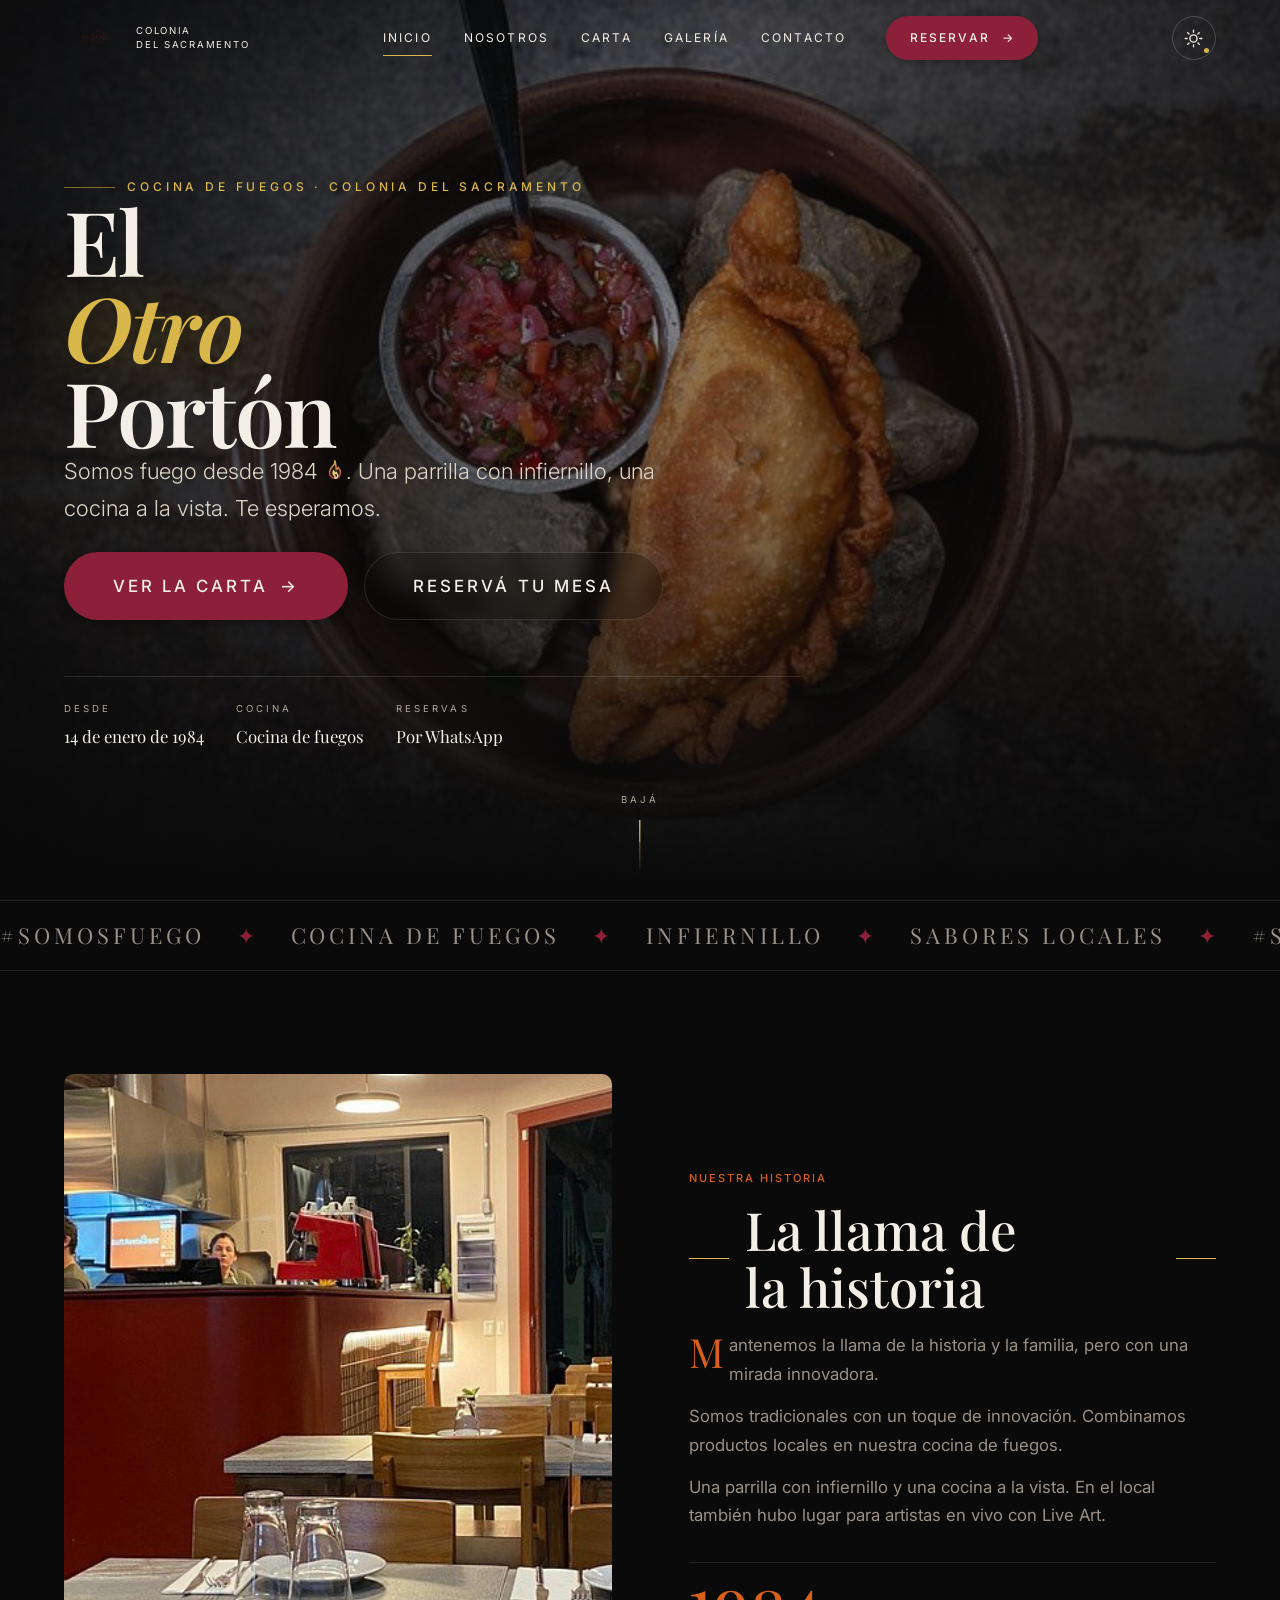
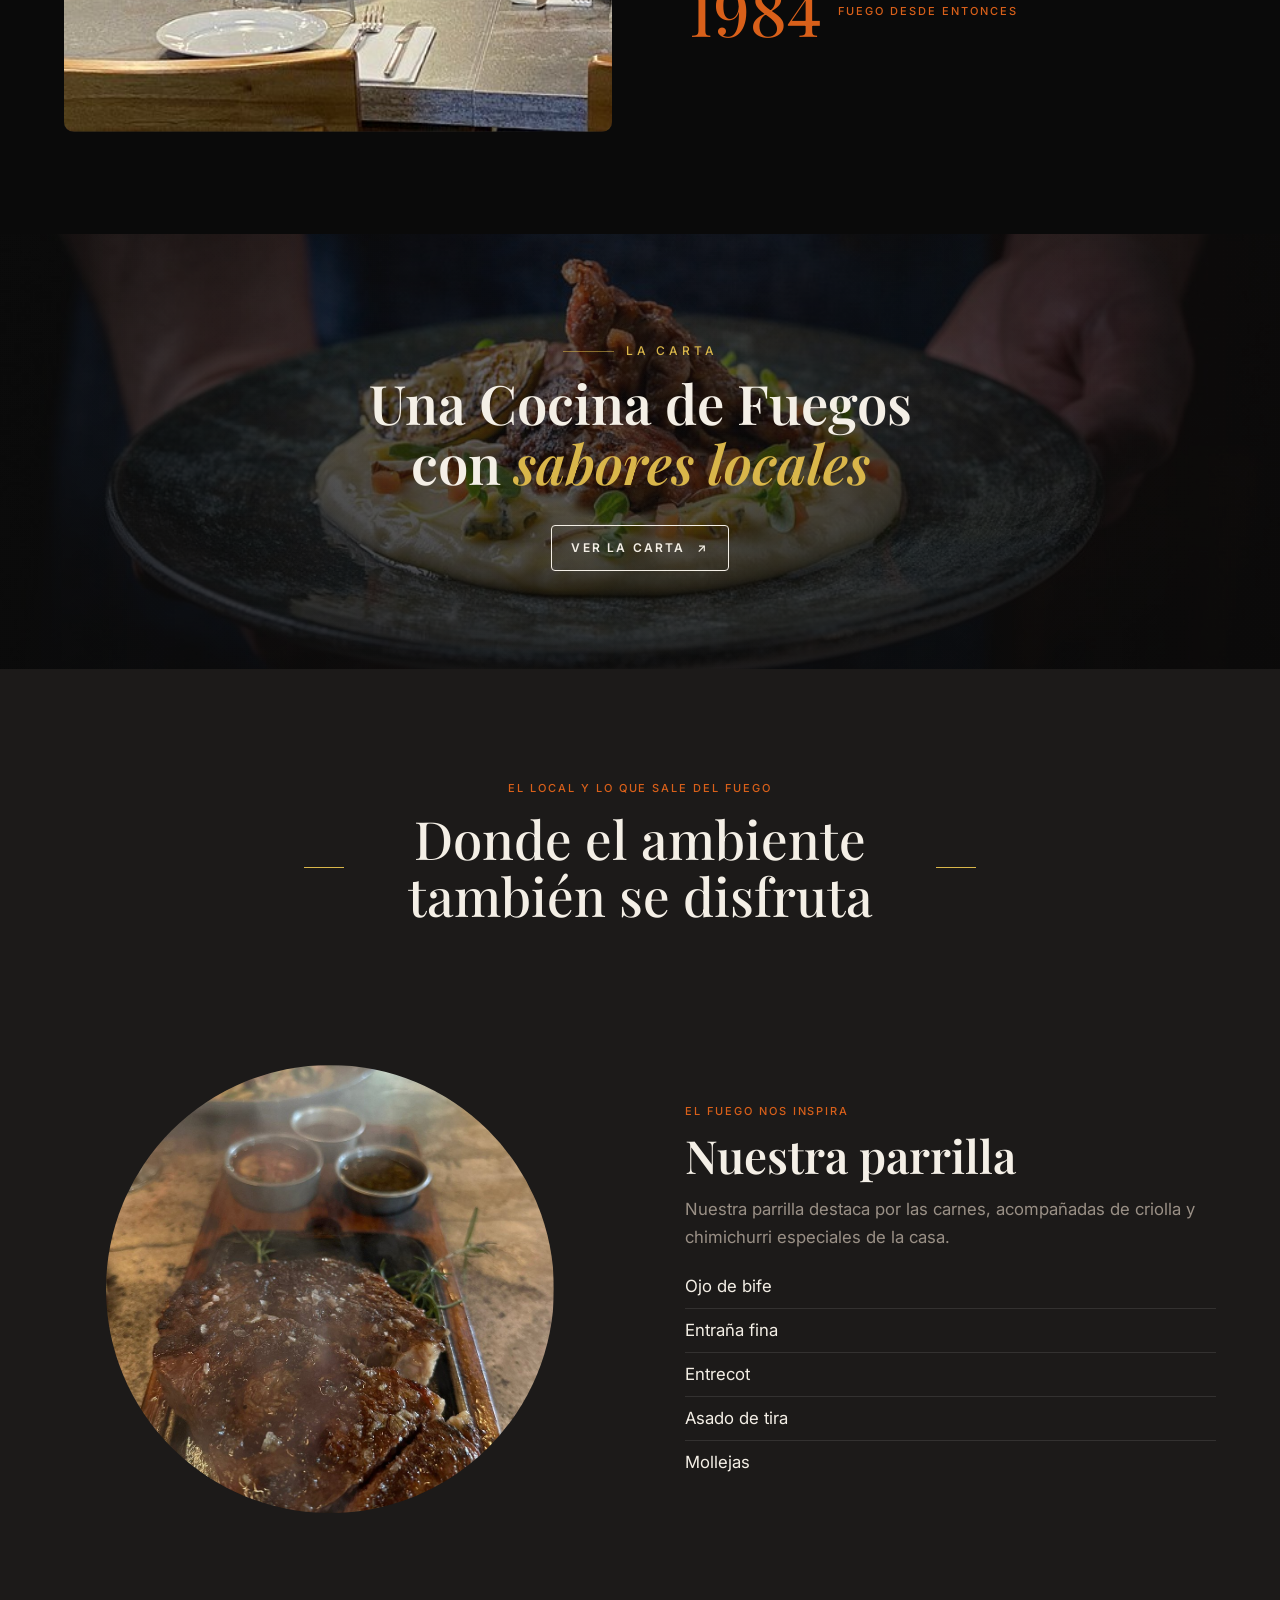
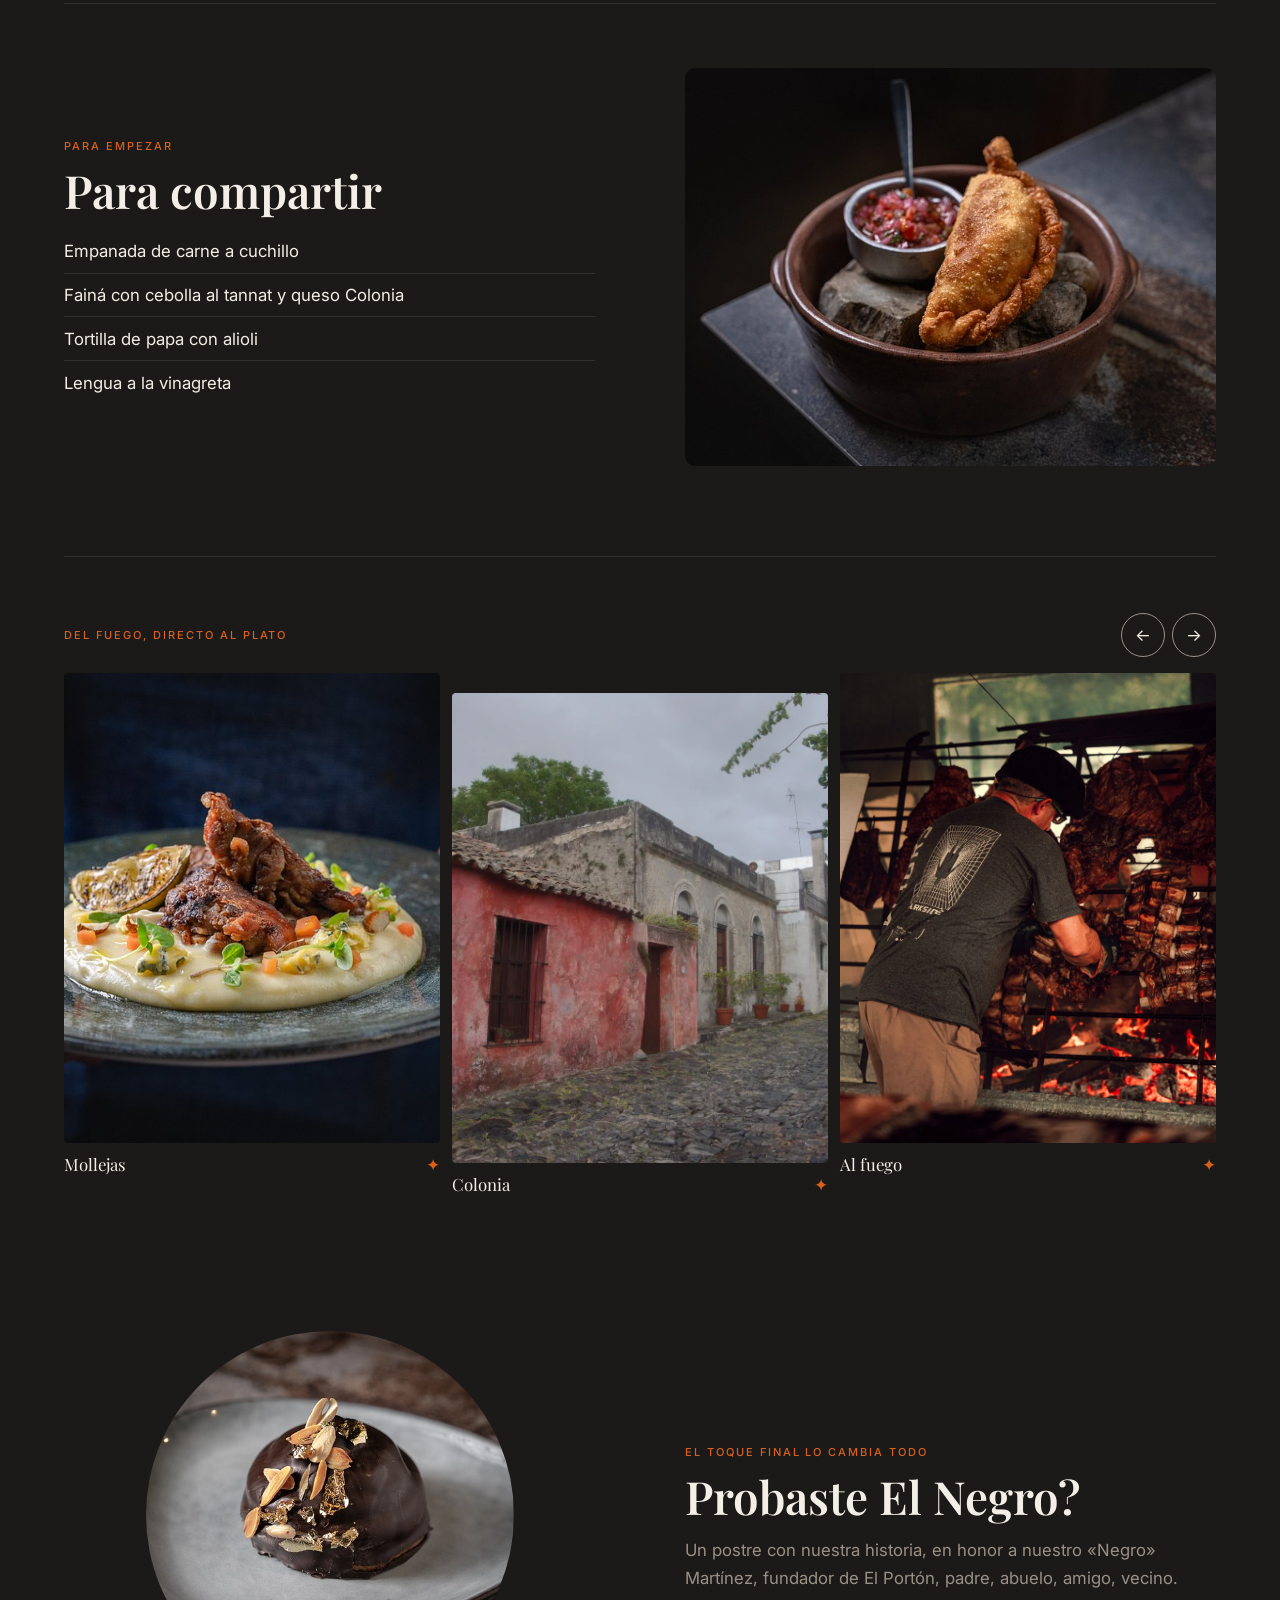
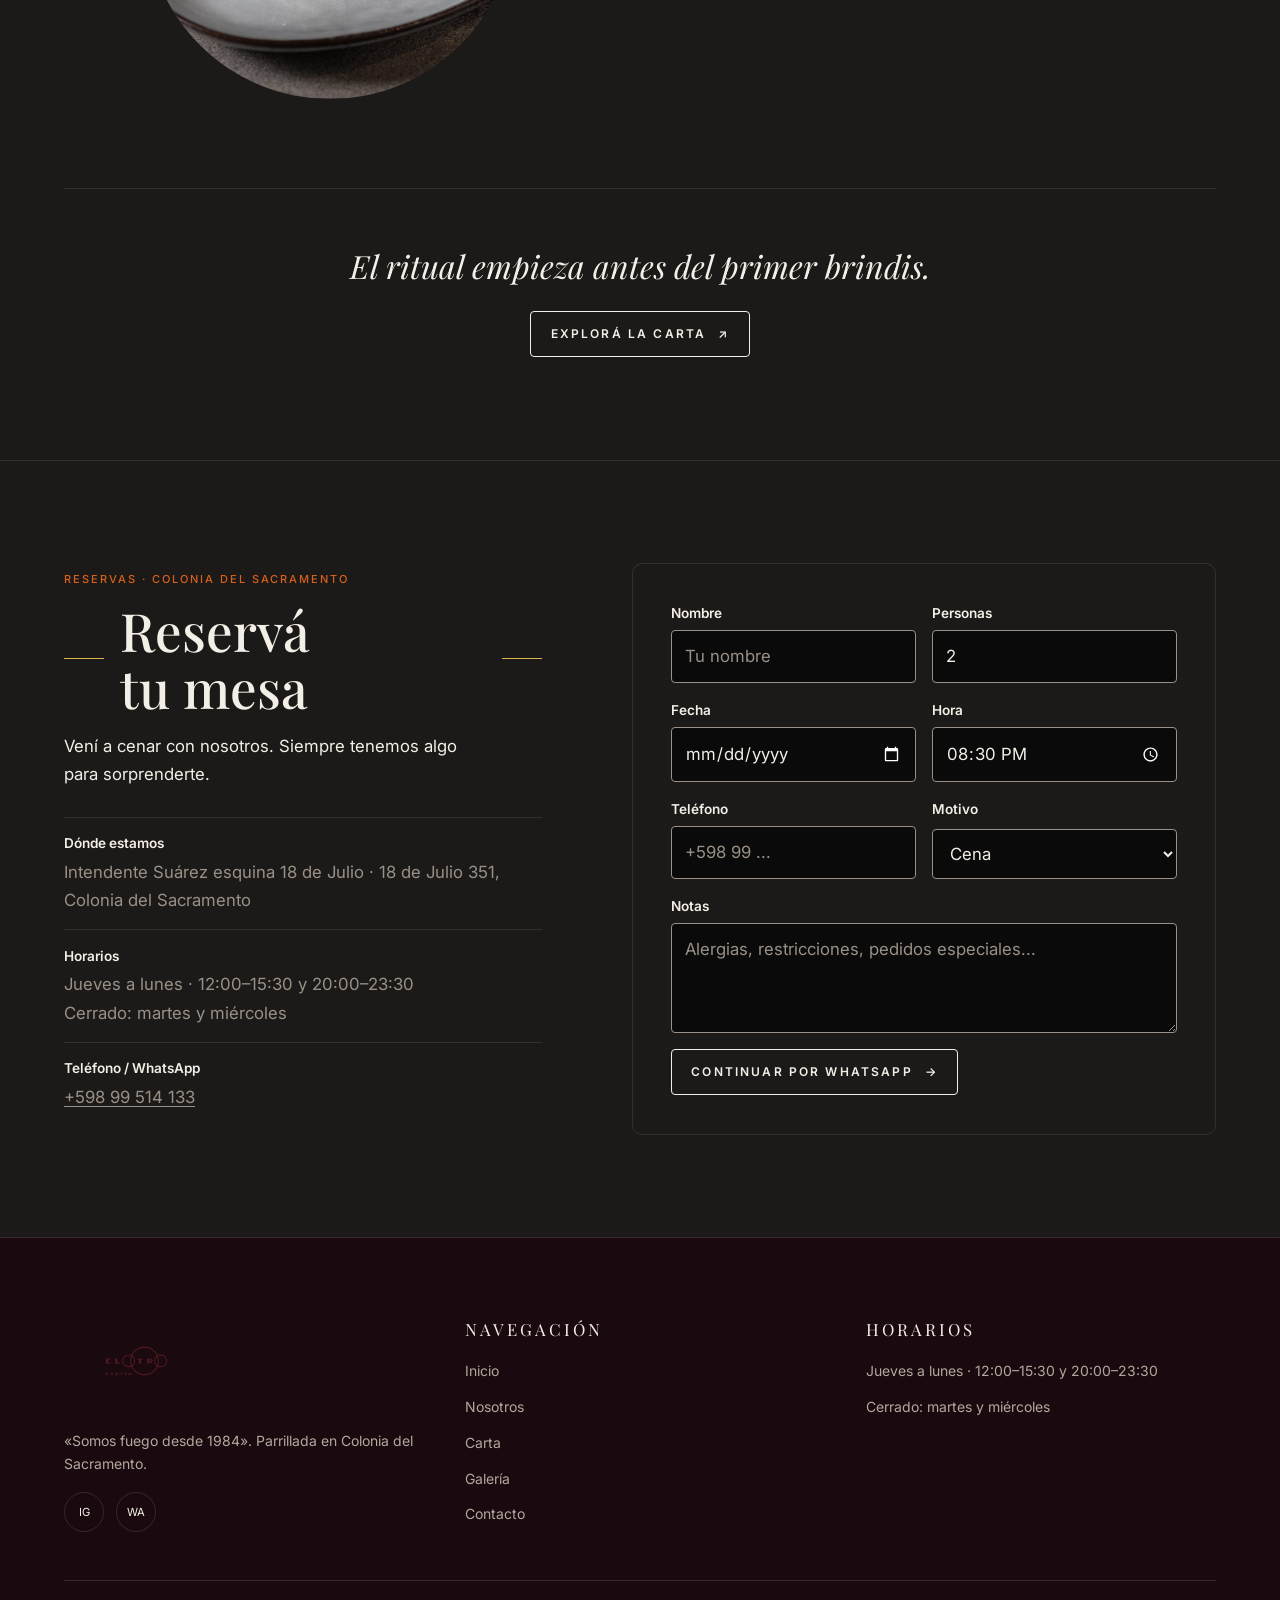
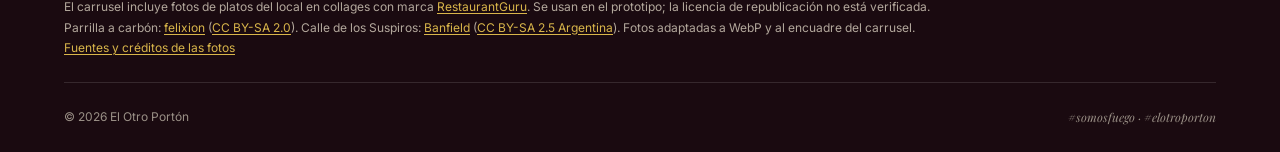
==== commit facc537f: "Alinea los créditos y rótulos con las fotos de la galería" ====
--- a/index.html
+++ b/index.html
@@ -258,7 +258,7 @@
             </div>
           </div>
           <ul class="mosaico__fotos" id="mesa-fotos" tabindex="0" aria-label="Fotos de la mesa; deslizá para ver más">
-            <li><img src="assets/img/mollejas-con-cremoso.jpg" alt="Mollejas con cremoso de papa y roquefort" loading="lazy" decoding="async"><span>Parrillada <b aria-hidden="true">✦</b></span></li>
+            <li><img src="assets/img/mollejas-con-cremoso.jpg" alt="Mollejas con cremoso de papa y roquefort" loading="lazy" decoding="async"><span>Mollejas <b aria-hidden="true">✦</b></span></li>
             <li><img src="assets/img/redisenio/galeria-colonia.webp" alt="Calle de los Suspiros, Colonia del Sacramento" loading="lazy" decoding="async"><span>Colonia <b aria-hidden="true">✦</b></span></li>
             <li><img src="assets/img/redisenio/hero-asado.webp" alt="Imagen ilustrativa de un parrillero avivando el fuego" loading="lazy" decoding="async"><span>Al fuego <b aria-hidden="true">✦</b></span></li>
             <li><img src="assets/img/redisenio/galeria-brasas.webp" alt="Imagen ilustrativa de una parrilla a carbón" loading="lazy" decoding="async"><span>Brasas <b aria-hidden="true">✦</b></span></li>
